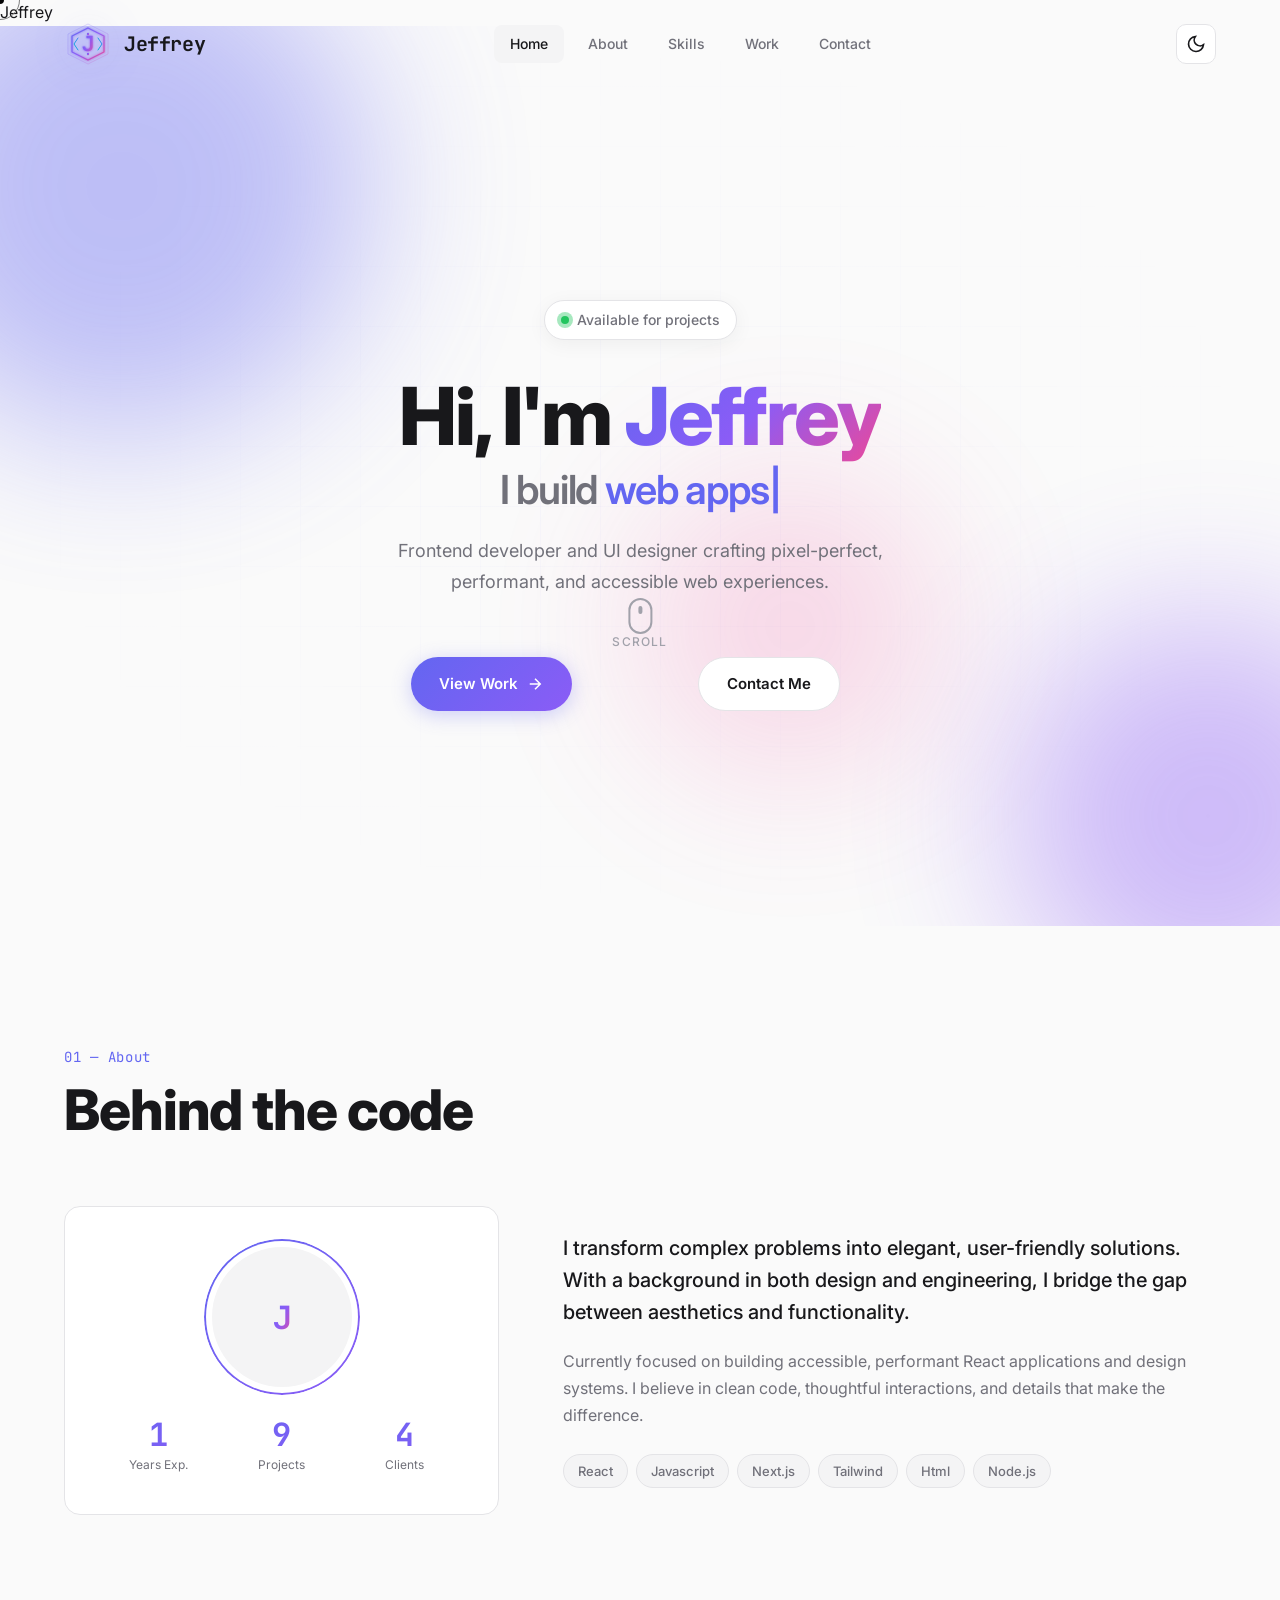
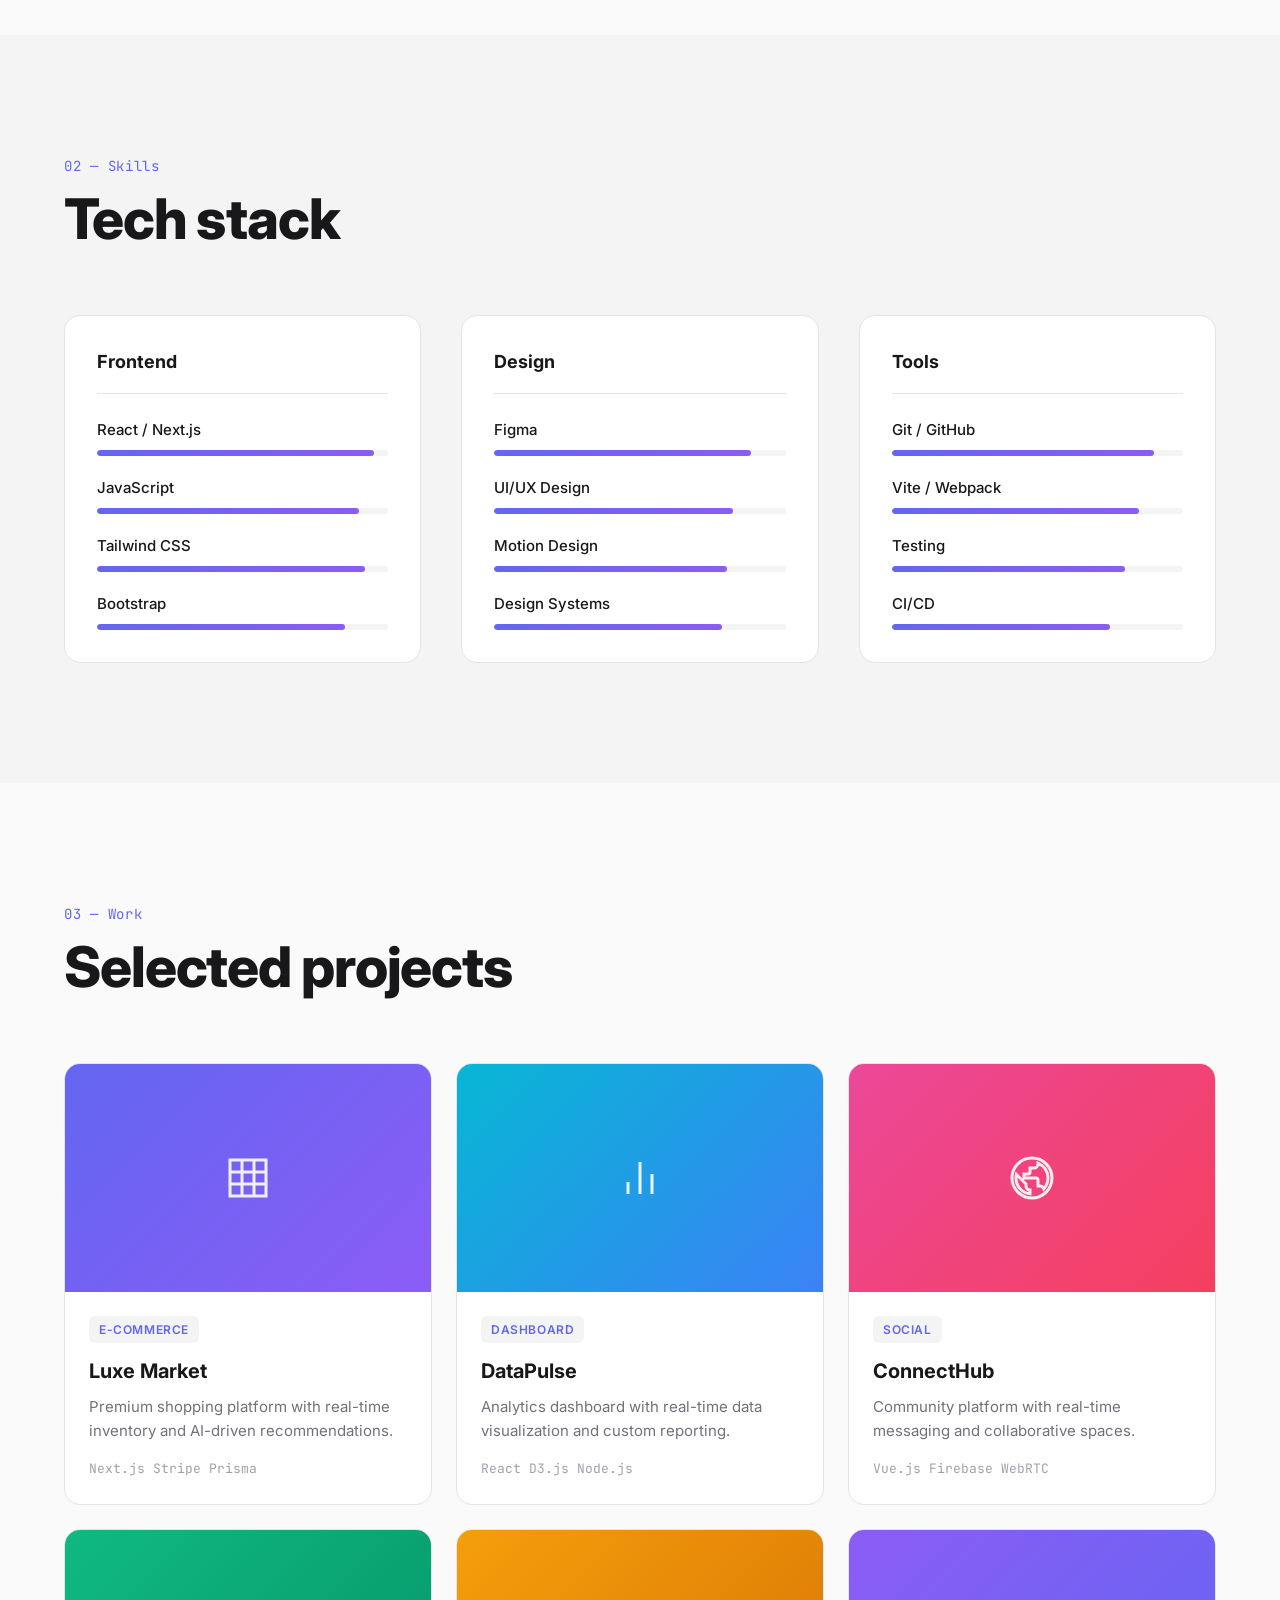
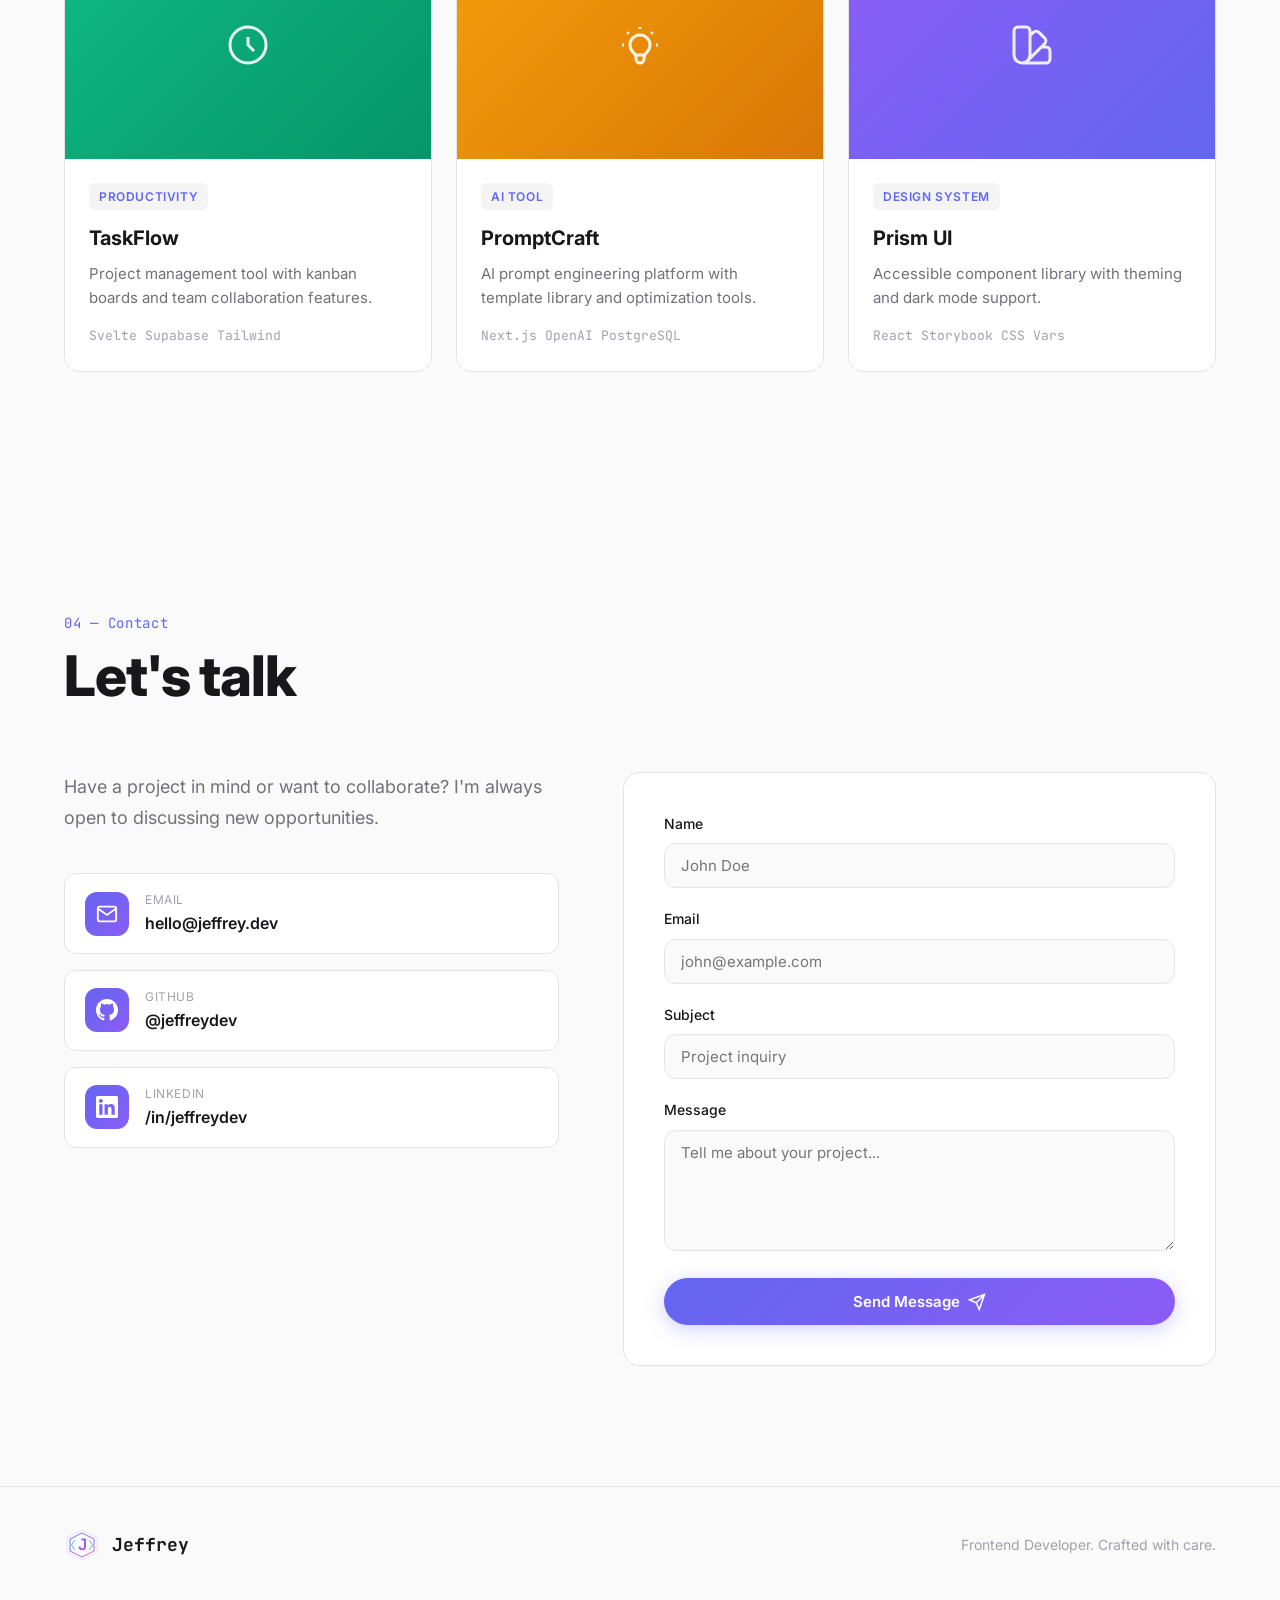
==== index.html @ cb97dbd1 "first commit" ====
<!-- index.html -->
<!DOCTYPE html>
<html lang="en">
<head>
    <meta charset="UTF-8">
    <meta name="viewport" content="width=device-width, initial-scale=1.0">
    <title>Jeffrey | Frontend Developer & Designer</title>
    <link rel="stylesheet" href="styles.css">
    <link rel="preconnect" href="https://fonts.googleapis.com">
    <link rel="preconnect" href="https://fonts.gstatic.com" crossorigin>
    <link href="https://fonts.googleapis.com/css2?family=Inter:wght@300;400;500;600;700;800&family=JetBrains+Mono:wght@400;500;700&display=swap" rel="stylesheet">
</head>
<body>  Jeffrey
    <!-- Custom Cursor -->
    <div class="cursor-dot"></div>
    <div class="cursor-ring"></div>

    <!-- Navigation -->
    <nav class="navbar" id="navbar">
        <div class="nav-container">
            <a href="#home" class="logo-link">
                <div class="logo-wrapper">
                    <svg class="logo-svg" viewBox="0 0 120 120" xmlns="http://www.w3.org/2000/svg">
                        <defs>
                            <linearGradient id="logoGrad" x1="0%" y1="0%" x2="100%" y2="100%">
                                <stop offset="0%" style="stop-color:#6366f1;stop-opacity:1" />
                                <stop offset="50%" style="stop-color:#8b5cf6;stop-opacity:1" />
                                <stop offset="100%" style="stop-color:#ec4899;stop-opacity:1" />
                            </linearGradient>
                            <linearGradient id="logoGrad2" x1="100%" y1="0%" x2="0%" y2="100%">
                                <stop offset="0%" style="stop-color:#3b82f6;stop-opacity:1" />
                                <stop offset="100%" style="stop-color:#06b6d4;stop-opacity:1" />
                            </linearGradient>
                            <filter id="glow" x="-50%" y="-50%" width="200%" height="200%">
                                <feGaussianBlur stdDeviation="3" result="coloredBlur"/>
                                <feMerge>
                                    <feMergeNode in="coloredBlur"/>
                                    <feMergeNode in="SourceGraphic"/>
                                </feMerge>
                            </filter>
                        </defs>
                        <!-- Outer geometric shape -->
                        <path d="M60 10 L110 35 L110 85 L60 110 L10 85 L10 35 Z" fill="none" stroke="url(#logoGrad)" stroke-width="2" opacity="0.3"/>
                        <path d="M60 20 L100 40 L100 80 L60 100 L20 80 L20 40 Z" fill="none" stroke="url(#logoGrad)" stroke-width="3" filter="url(#glow)"/>
                        <!-- Inner J letter -->
                        <text x="60" y="78" text-anchor="middle" font-family="JetBrains Mono" font-weight="700" font-size="52" fill="url(#logoGrad)" filter="url(#glow)">J</text>
                        <!-- Code brackets -->
                        <path d="M35 45 L25 60 L35 75" fill="none" stroke="url(#logoGrad2)" stroke-width="2.5" stroke-linecap="round" stroke-linejoin="round"/>
                        <path d="M85 45 L95 60 L85 75" fill="none" stroke="url(#logoGrad2)" stroke-width="2.5" stroke-linecap="round" stroke-linejoin="round"/>
                        <!-- Dots -->
                        <circle cx="60" cy="35" r="3" fill="url(#logoGrad)"/>
                        <circle cx="60" cy="85" r="3" fill="url(#logoGrad)"/>
                    </svg>
                </div>
                <span class="logo-text">Jeffrey</span>
            </a>

            <ul class="nav-menu" id="navMenu">
                <li><a href="#home" class="nav-link active">Home</a></li>
                <li><a href="#about" class="nav-link">About</a></li>
                <li><a href="#skills" class="nav-link">Skills</a></li>
                <li><a href="#work" class="nav-link">Work</a></li>
                <li><a href="#contact" class="nav-link">Contact</a></li>
            </ul>

            <div class="nav-actions">
                <button class="theme-toggle" id="themeToggle" aria-label="Toggle theme">
                    <svg class="sun-icon" viewBox="0 0 24 24" fill="none" stroke="currentColor" stroke-width="2">
                        <circle cx="12" cy="12" r="5"/>
                        <path d="M12 1v2M12 21v2M4.22 4.22l1.42 1.42M18.36 18.36l1.42 1.42M1 12h2M21 12h2M4.22 19.78l1.42-1.42M18.36 5.64l1.42-1.42"/>
                    </svg>
                    <svg class="moon-icon" viewBox="0 0 24 24" fill="none" stroke="currentColor" stroke-width="2">
                        <path d="M21 12.79A9 9 0 1111.21 3 7 7 0 0021 12.79z"/>
                    </svg>
                </button>
                <button class="hamburger" id="hamburger" aria-label="Menu">
                    <span></span>
                    <span></span>
                    <span></span>
                </button>
            </div>
        </div>
    </nav>

    <!-- Hero Section -->
    <section id="home" class="hero">
        <div class="hero-bg">
            <div class="orb orb-1"></div>
            <div class="orb orb-2"></div>
            <div class="orb orb-3"></div>
            <div class="grid-overlay"></div>
        </div>
        
        <div class="hero-content">
            <div class="hero-badge">
                <span class="pulse-dot"></span>
                Available for projects
            </div>
            
            <h1 class="hero-title">
                <span class="title-line">Hi, I'm <span class="gradient-text">Jeffrey</span></span>
                <span class="title-line title-line-2">I build <span class="typewriter" id="typewriter"></span><span class="cursor-blink">|</span></span>
            </h1>
            
            <p class="hero-desc">
                Frontend developer and UI designer crafting pixel-perfect, performant, and accessible web experiences.
            </p>
            
            <div class="hero-cta">
                <a href="#work" class="btn btn-primary" style="right: 70px; position: relative; top: 20px;">
                    <span>View Work</span>
                    <svg viewBox="0 0 24 24" fill="none" stroke="currentColor" stroke-width="2">
                        <path d="M5 12h14M12 5l7 7-7 7"/>
                    </svg> 
                </a>
                <a href="#contact" class="btn btn-secondary"style="left: 40px; position: relative; top: 20px;">Contact Me</a>
            </div>


            <div class="scroll-indicator">
                <div class="mouse" style="top: 10px;">
                    <div class="wheel"></div>
                </div>
                <span>Scroll</span>
            </div>
        </div>
    </section>

    <!-- About Section -->
    <section id="about" class="about section">
        <div class="container">
            <div class="section-header">
                <span class="section-label">01 — About</span>
                <h2 class="section-title">Behind the code</h2>
            </div>
            
            <div class="about-grid">
                <div class="about-visual">
                    <div class="about-card">
                        <div class="card-glare"></div>
                        <div class="about-avatar">
                            <div class="avatar-ring"></div>
                            <div class="avatar-inner">
                                <svg viewBox="0 0 100 100" class="avatar-logo">
                                    <use href="#logoGrad"/>
                                    <text x="50" y="65" text-anchor="middle" font-family="JetBrains Mono" font-weight="700" font-size="40" fill="url(#logoGrad)">J</text>
                                </svg>
                            </div>
                        </div>
                        <div class="about-stats">
                            <div class="stat">
                                <span class="stat-num" data-target="2">0</span>
                                <span class="stat-label">Years Exp.</span>
                            </div>
                            <div class="stat">
                                <span class="stat-num" data-target="12">0</span>
                                <span class="stat-label">Projects</span>
                            </div>
                            <div class="stat">
                                <span class="stat-num" data-target="6">0</span>
                                <span class="stat-label">Clients</span>
                            </div>
                        </div>
                    </div>
                </div>
                
                <div class="about-text">
                    <p class="lead">
                        I transform complex problems into elegant, user-friendly solutions. With a background in both design and engineering, I bridge the gap between aesthetics and functionality.
                    </p>
                    <p>
                        Currently focused on building accessible, performant React applications and design systems. I believe in clean code, thoughtful interactions, and details that make the difference.
                    </p>
                    <div class="about-tags">
                        <span class="tag">React</span>
                        <span class="tag">Javascript</span>
                        <span class="tag">Next.js</span>
                        <span class="tag">Tailwind</span>
                        <span class="tag">Html</span>
                        <span class="tag">Node.js</span>
                    </div>
                </div>
            </div>
        </div>
    </section>

    <!-- Skills Section -->
    <section id="skills" class="skills section">
        <div class="container">
            <div class="section-header">
                <span class="section-label">02 — Skills</span>
                <h2 class="section-title">Tech stack</h2>
            </div>
            
            <div class="skills-grid">
                <div class="skill-category">
                    <h3 class="skill-cat-title">Frontend</h3>
                    <div class="skill-list">
                        <div class="skill-item" data-level="95">
                            <span class="skill-name">React / Next.js</span>
                            <div class="skill-bar"><div class="skill-fill"></div></div>
                        </div>
                        <div class="skill-item" data-level="90">
                            <span class="skill-name">JavaScript</span>
                            <div class="skill-bar"><div class="skill-fill"></div></div>
                        </div>
                        <div class="skill-item" data-level="92">
                            <span class="skill-name">Tailwind CSS</span>
                            <div class="skill-bar"><div class="skill-fill"></div></div>
                        </div>
                        <div class="skill-item" data-level="85">
                            <span class="skill-name">Bootstrap</span>
                            <div class="skill-bar"><div class="skill-fill"></div></div>
                        </div>
                    </div>
                </div>
                
                <div class="skill-category">
                    <h3 class="skill-cat-title">Design</h3>
                    <div class="skill-list">
                        <div class="skill-item" data-level="88">
                            <span class="skill-name">Figma</span>
                            <div class="skill-bar"><div class="skill-fill"></div></div>
                        </div>
                        <div class="skill-item" data-level="82">
                            <span class="skill-name">UI/UX Design</span>
                            <div class="skill-bar"><div class="skill-fill"></div></div>
                        </div>
                        <div class="skill-item" data-level="80">
                            <span class="skill-name">Motion Design</span>
                            <div class="skill-bar"><div class="skill-fill"></div></div>
                        </div>
                        <div class="skill-item" data-level="78">
                            <span class="skill-name">Design Systems</span>
                            <div class="skill-bar"><div class="skill-fill"></div></div>
                        </div>
                    </div>
                </div>
                
                <div class="skill-category">
                    <h3 class="skill-cat-title">Tools</h3>
                    <div class="skill-list">
                        <div class="skill-item" data-level="90">
                            <span class="skill-name">Git / GitHub</span>
                            <div class="skill-bar"><div class="skill-fill"></div></div>
                        </div>
                        <div class="skill-item" data-level="85">
                            <span class="skill-name">Vite / Webpack</span>
                            <div class="skill-bar"><div class="skill-fill"></div></div>
                        </div>
                        <div class="skill-item" data-level="80">
                            <span class="skill-name">Testing</span>
                            <div class="skill-bar"><div class="skill-fill"></div></div>
                        </div>
                        <div class="skill-item" data-level="75">
                            <span class="skill-name">CI/CD</span>
                            <div class="skill-bar"><div class="skill-fill"></div></div>
                        </div>
                    </div>
                </div>
            </div>
        </div>
    </section>

    <!-- Work Section -->
    <section id="work" class="work section">
        <div class="container">
            <div class="section-header">
                <span class="section-label">03 — Work</span>
                <h2 class="section-title">Selected projects</h2>
            </div>
            
            <div class="projects-grid">
                <article class="project-card">
                    <div class="project-visual" style="background: linear-gradient(135deg, #6366f1 0%, #8b5cf6 100%);">
                        <div class="project-icon">
                            <svg viewBox="0 0 24 24" fill="none" stroke="white" stroke-width="1.5">
                                <path d="M3 3h18v18H3zM9 3v18M15 3v18M3 9h18M3 15h18"/>
                            </svg>
                        </div>
                    </div>
                    <div class="project-info">
                        <span class="project-tag">E-Commerce</span>
                        <h3 class="project-title">Luxe Market</h3>
                        <p class="project-desc">Premium shopping platform with real-time inventory and AI-driven recommendations.</p>
                        <div class="project-tech">
                            <span>Next.js</span>
                            <span>Stripe</span>
                            <span>Prisma</span>
                        </div>
                    </div>
                </article>

                <article class="project-card">
                    <div class="project-visual" style="background: linear-gradient(135deg, #06b6d4 0%, #3b82f6 100%);">
                        <div class="project-icon">
                            <svg viewBox="0 0 24 24" fill="none" stroke="white" stroke-width="1.5">
                                <path d="M18 20V10M12 20V4M6 20v-6"/>
                            </svg>
                        </div>
                    </div>
                    <div class="project-info">
                        <span class="project-tag">Dashboard</span>
                        <h3 class="project-title">DataPulse</h3>
                        <p class="project-desc">Analytics dashboard with real-time data visualization and custom reporting.</p>
                        <div class="project-tech">
                            <span>React</span>
                            <span>D3.js</span>
                            <span>Node.js</span>
                        </div>
                    </div>
                </article>

                <article class="project-card">
                    <div class="project-visual" style="background: linear-gradient(135deg, #ec4899 0%, #f43f5e 100%);">
                        <div class="project-icon">
                            <svg viewBox="0 0 24 24" fill="none" stroke="white" stroke-width="1.5">
                                <path d="M12 2C6.48 2 2 6.48 2 12s4.48 10 10 10 10-4.48 10-10S17.52 2 12 2zm-1 17.93c-3.95-.49-7-3.85-7-7.93 0-.62.08-1.21.21-1.79L9 15v1c0 1.1.9 2 2 2v1.93zm6.9-2.54c-.26-.81-1-1.39-1.9-1.39h-1v-3c0-.55-.45-1-1-1H8v-2h2c.55 0 1-.45 1-1V7h2c1.1 0 2-.9 2-2v-.41c2.93 1.19 5 4.06 5 7.41 0 2.08-.8 3.97-2.1 5.39z"/>
                            </svg>
                        </div>
                    </div>
                    <div class="project-info">
                        <span class="project-tag">Social</span>
                        <h3 class="project-title">ConnectHub</h3>
                        <p class="project-desc">Community platform with real-time messaging and collaborative spaces.</p>
                        <div class="project-tech">
                            <span>Vue.js</span>
                            <span>Firebase</span>
                            <span>WebRTC</span>
                        </div>
                    </div>
                </article>

                <article class="project-card">
                    <div class="project-visual" style="background: linear-gradient(135deg, #10b981 0%, #059669 100%);">
                        <div class="project-icon">
                            <svg viewBox="0 0 24 24" fill="none" stroke="white" stroke-width="1.5">
                                <path d="M12 8v4l3 3m6-3a9 9 0 11-18 0 9 9 0 0118 0z"/>
                            </svg>
                        </div>
                    </div>
                    <div class="project-info">
                        <span class="project-tag">Productivity</span>
                        <h3 class="project-title">TaskFlow</h3>
                        <p class="project-desc">Project management tool with kanban boards and team collaboration features.</p>
                        <div class="project-tech">
                            <span>Svelte</span>
                            <span>Supabase</span>
                            <span>Tailwind</span>
                        </div>
                    </div>
                </article>

                <article class="project-card">
                    <div class="project-visual" style="background: linear-gradient(135deg, #f59e0b 0%, #d97706 100%);">
                        <div class="project-icon">
                            <svg viewBox="0 0 24 24" fill="none" stroke="white" stroke-width="1.5">
                                <path d="M9.663 17h4.673M12 3v1m6.364 1.636l-.707.707M21 12h-1M4 12H3m3.343-5.657l-.707-.707m2.828 9.9a5 5 0 117.072 0l-.548.547A3.374 3.374 0 0014 18.469V19a2 2 0 11-4 0v-.531c0-.895-.356-1.754-.988-2.386l-.548-.547z"/>
                            </svg>
                        </div>
                    </div>
                    <div class="project-info">
                        <span class="project-tag">AI Tool</span>
                        <h3 class="project-title">PromptCraft</h3>
                        <p class="project-desc">AI prompt engineering platform with template library and optimization tools.</p>
                        <div class="project-tech">
                            <span>Next.js</span>
                            <span>OpenAI</span>
                            <span>PostgreSQL</span>
                        </div>
                    </div>
                </article>

                <article class="project-card">
                    <div class="project-visual" style="background: linear-gradient(135deg, #8b5cf6 0%, #6366f1 100%);">
                        <div class="project-icon">
                            <svg viewBox="0 0 24 24" fill="none" stroke="white" stroke-width="1.5">
                                <path d="M7 21a4 4 0 01-4-4V5a2 2 0 012-2h4a2 2 0 012 2v12a4 4 0 01-4 4zm0 0h12a2 2 0 002-2v-4a2 2 0 00-2-2h-2.343M11 7.343l1.657-1.657a2 2 0 012.828 0l2.829 2.829a2 2 0 010 2.828l-8.486 8.485M7 17h.01"/>
                            </svg>
                        </div>
                    </div>
                    <div class="project-info">
                        <span class="project-tag">Design System</span>
                        <h3 class="project-title">Prism UI</h3>
                        <p class="project-desc">Accessible component library with theming and dark mode support.</p>
                        <div class="project-tech">
                            <span>React</span>
                            <span>Storybook</span>
                            <span>CSS Vars</span>
                        </div>
                    </div>
                </article>
            </div>
        </div>
    </section>

    <!-- Contact Section -->
    <section id="contact" class="contact section">
        <div class="container">
            <div class="section-header">
                <span class="section-label">04 — Contact</span>
                <h2 class="section-title">Let's talk</h2>
            </div>
            
            <div class="contact-grid">
                <div class="contact-info">
                    <p class="contact-lead">
                        Have a project in mind or want to collaborate? I'm always open to discussing new opportunities.
                    </p>
                    
                    <div class="contact-links">
                        <a href="mailto:hello@jeffrey.dev" class="contact-link">
                            <span class="contact-icon">
                                <svg viewBox="0 0 24 24" fill="none" stroke="currentColor" stroke-width="2">
                                    <path d="M4 4h16c1.1 0 2 .9 2 2v12c0 1.1-.9 2-2 2H4c-1.1 0-2-.9-2-2V6c0-1.1.9-2 2-2z"/>
                                    <path d="M22 6l-10 7L2 6"/>
                                </svg>
                            </span>
                            <div>
                                <span class="contact-label">Email</span>
                                <span class="contact-value">hello@jeffrey.dev</span>
                            </div>
                        </a>
                        
                        <a href="#" class="contact-link">
                            <span class="contact-icon">
                                <svg viewBox="0 0 24 24" fill="currentColor">
                                    <path d="M12 0c-6.626 0-12 5.373-12 12 0 5.302 3.438 9.8 8.207 11.387.599.111.793-.261.793-.577v-2.234c-3.338.726-4.033-1.416-4.033-1.416-.546-1.387-1.333-1.756-1.333-1.756-1.089-.745.083-.729.083-.729 1.205.084 1.839 1.237 1.839 1.237 1.07 1.834 2.807 1.304 3.492.997.107-.775.418-1.305.762-1.604-2.665-.305-5.467-1.334-5.467-5.931 0-1.311.469-2.381 1.236-3.221-.124-.303-.535-1.524.117-3.176 0 0 1.008-.322 3.301 1.23.957-.266 1.983-.399 3.003-.404 1.02.005 2.047.138 3.006.404 2.291-1.552 3.297-1.23 3.297-1.23.653 1.653.242 2.874.118 3.176.77.84 1.235 1.911 1.235 3.221 0 4.609-2.807 5.624-5.479 5.921.43.372.823 1.102.823 2.222v3.293c0 .319.192.694.801.576 4.765-1.589 8.199-6.086 8.199-11.386 0-6.627-5.373-12-12-12z"/>
                                </svg>
                            </span>
                            <div>
                                <span class="contact-label">GitHub</span>
                                <span class="contact-value">@jeffreydev</span>
                            </div>
                        </a>
                        
                        <a href="#" class="contact-link">
                            <span class="contact-icon">
                                <svg viewBox="0 0 24 24" fill="currentColor">
                                    <path d="M20.447 20.452h-3.554v-5.569c0-1.328-.027-3.037-1.852-3.037-1.853 0-2.136 1.445-2.136 2.939v5.667H9.351V9h3.414v1.561h.046c.477-.9 1.637-1.85 3.37-1.85 3.601 0 4.267 2.37 4.267 5.455v6.286zM5.337 7.433c-1.144 0-2.063-.926-2.063-2.065 0-1.138.92-2.063 2.063-2.063 1.14 0 2.064.925 2.064 2.063 0 1.139-.925 2.065-2.064 2.065zm1.782 13.019H3.555V9h3.564v11.452zM22.225 0H1.771C.792 0 0 .774 0 1.729v20.542C0 23.227.792 24 1.771 24h20.451C23.2 24 24 23.227 24 22.271V1.729C24 .774 23.2 0 22.222 0h.003z"/>
                                </svg>
                            </span>
                            <div>
                                <span class="contact-label">LinkedIn</span>
                                <span class="contact-value">/in/jeffreydev</span>
                            </div>
                        </a>
                    </div>
                </div>
                
                <form class="contact-form" id="contactForm">
                    <div class="form-group">
                        <label for="name">Name</label>
                        <input type="text" id="name" required placeholder="John Doe">
                    </div>
                    <div class="form-group">
                        <label for="email">Email</label>
                        <input type="email" id="email" required placeholder="john@example.com">
                    </div>
                    <div class="form-group">
                        <label for="subject">Subject</label>
                        <input type="text" id="subject" required placeholder="Project inquiry">
                    </div>
                    <div class="form-group">
                        <label for="message">Message</label>
                        <textarea id="message" rows="5" required placeholder="Tell me about your project..."></textarea>
                    </div>
                    <button type="submit" class="btn btn-primary btn-full">
                        <span>Send Message</span>
                        <svg viewBox="0 0 24 24" fill="none" stroke="currentColor" stroke-width="2">
                            <path d="M22 2L11 13M22 2l-7 20-4-9-9-4 20-7z"/>
                        </svg>
                    </button>
                </form>
            </div>
        </div>
    </section>

    <!-- Footer -->
    <footer class="footer">
        <div class="container">
            <div class="footer-content">
                <div class="footer-brand">
                    <svg class="footer-logo" viewBox="0 0 120 120">
                        <use href="#logoGrad"/>
                        <path d="M60 10 L110 35 L110 85 L60 110 L10 85 L10 35 Z" fill="none" stroke="url(#logoGrad)" stroke-width="2" opacity="0.3"/>
                        <path d="M60 20 L100 40 L100 80 L60 100 L20 80 L20 40 Z" fill="none" stroke="url(#logoGrad)" stroke-width="3"/>
                        <text x="60" y="78" text-anchor="middle" font-family="JetBrains Mono" font-weight="700" font-size="52" fill="url(#logoGrad)">J</text>
                        <path d="M35 45 L25 60 L35 75" fill="none" stroke="url(#logoGrad2)" stroke-width="2.5" stroke-linecap="round"/>
                        <path d="M85 45 L95 60 L85 75" fill="none" stroke="url(#logoGrad2)" stroke-width="2.5" stroke-linecap="round"/>
                    </svg>
                    <span class="footer-name">Jeffrey</span>
                </div>
                <p class="footer-copy"> Frontend Developer. Crafted with care.</p>
            </div>
        </div>
    </footer>

    <script src="script.js"></script>
</body>
</html>
---- styles.css ----
/* styles.css */

/* CSS Variables */
:root {
    --primary: #6366f1;
    --primary-light: #818cf8;
    --primary-dark: #4f46e5;
    --accent: #8b5cf6;
    --accent-2: #06b6d4;
    --pink: #ec4899;
    
    --bg: #fafafa;
    --bg-elevated: #ffffff;
    --bg-sunken: #f4f4f5;
    --text: #18181b;
    --text-secondary: #71717a;
    --text-tertiary: #a1a1aa;
    --border: #e4e4e7;
    
    --font-sans: 'Inter', system-ui, sans-serif;
    --font-mono: 'JetBrains Mono', monospace;
    
    --radius: 12px;
    --radius-lg: 16px;
    --transition: all 0.3s cubic-bezier(0.4, 0, 0.2, 1);
    --transition-slow: all 0.5s cubic-bezier(0.4, 0, 0.2, 1);
}

[data-theme="dark"] {
    --bg: #09090b;
    --bg-elevated: #18181b;
    --bg-sunken: #27272a;
    --text: #fafafa;
    --text-secondary: #a1a1aa;
    --text-tertiary: #71717a;
    --border: #27272a;
}

/* Reset */
*, *::before, *::after {
    margin: 0;
    padding: 0;
    box-sizing: border-box;
}

html {
    scroll-behavior: smooth;
    font-size: 16px;
}

body {
    font-family: var(--font-sans);
    background: var(--bg);
    color: var(--text);
    line-height: 1.6;
    overflow-x: hidden;
    transition: background 0.3s, color 0.3s;
}

/* Custom Cursor */
.cursor-dot,
.cursor-ring {
    position: fixed;
    top: 0;
    left: 0;
    transform: translate(-50%, -50%);
    border-radius: 50%;
    pointer-events: none;
    z-index: 9999;
    mix-blend-mode: difference;
}

.cursor-dot {
    width: 8px;
    height: 8px;
    background: white;
}

.cursor-ring {
    width: 40px;
    height: 40px;
    border: 1.5px solid rgba(255, 255, 255, 0.5);
    transition: width 0.2s, height 0.2s, border-color 0.2s;
}

/* Container */
.container {
    max-width: 1200px;
    margin: 0 auto;
    padding: 0 24px;
}

/* Section */
.section {
    padding: 120px 0;
}

.section-header {
    margin-bottom: 64px;
}

.section-label {
    display: block;
    font-family: var(--font-mono);
    font-size: 0.875rem;
    color: var(--primary);
    margin-bottom: 12px;
    letter-spacing: 0.05em;
}

.section-title {
    font-size: clamp(2rem, 5vw, 3.5rem);
    font-weight: 800;
    line-height: 1.1;
    letter-spacing: -0.02em;
}

/* Gradient Text */
.gradient-text {
    background: linear-gradient(135deg, var(--primary) 0%, var(--accent) 50%, var(--pink) 100%);
    -webkit-background-clip: text;
    -webkit-text-fill-color: transparent;
    background-clip: text;
}

/* Navigation */
.navbar {
    position: fixed;
    top: 0;
    left: 0;
    right: 0;
    z-index: 100;
    padding: 20px 0;
    transition: var(--transition);
}

.navbar.scrolled {
    background: rgba(var(--bg), 0.8);
    backdrop-filter: blur(20px);
    -webkit-backdrop-filter: blur(20px);
    border-bottom: 1px solid var(--border);
    padding: 16px 0;
}

.nav-container {
    max-width: 1200px;
    margin: 0 auto;
    padding: 0 24px;
    display: flex;
    align-items: center;
    justify-content: space-between;
}

.logo-link {
    display: flex;
    align-items: center;
    gap: 12px;
    text-decoration: none;
    color: var(--text);
}

.logo-wrapper {
    width: 48px;
    height: 48px;
    position: relative;
}

.logo-svg {
    width: 100%;
    height: 100%;
    filter: drop-shadow(0 0 20px rgba(99, 102, 241, 0.3));
    transition: transform 0.3s ease;
}

.logo-link:hover .logo-svg {
    transform: rotate(5deg) scale(1.05);
}

.logo-text {
    font-family: var(--font-mono);
    font-size: 1.25rem;
    font-weight: 700;
    letter-spacing: -0.02em;
}

.nav-menu {
    display: flex;
    list-style: none;
    gap: 8px;
}

.nav-link {
    display: block;
    padding: 8px 16px;
    text-decoration: none;
    color: var(--text-secondary);
    font-size: 0.875rem;
    font-weight: 500;
    border-radius: 8px;
    transition: var(--transition);
    position: relative;
}

.nav-link:hover,
.nav-link.active {
    color: var(--text);
    background: var(--bg-sunken);
}

.nav-actions {
    display: flex;
    align-items: center;
    gap: 12px;
}

.theme-toggle {
    width: 40px;
    height: 40px;
    border-radius: 10px;
    border: 1px solid var(--border);
    background: var(--bg-elevated);
    color: var(--text);
    cursor: pointer;
    display: flex;
    align-items: center;
    justify-content: center;
    transition: var(--transition);
}

.theme-toggle:hover {
    border-color: var(--primary);
    transform: translateY(-2px);
}

.theme-toggle svg {
    width: 20px;
    height: 20px;
}

.sun-icon { display: none; }
[data-theme="dark"] .sun-icon { display: block; }
[data-theme="dark"] .moon-icon { display: none; }

.hamburger {
    display: none;
    flex-direction: column;
    gap: 5px;
    width: 32px;
    height: 32px;
    background: none;
    border: none;
    cursor: pointer;
    padding: 4px;
}

.hamburger span {
    display: block;
    width: 100%;
    height: 2px;
    background: var(--text);
    border-radius: 2px;
    transition: var(--transition);
}

/* Hero */
.hero {
    min-height: 100vh;
    display: flex;
    align-items: center;
    justify-content: center;
    position: relative;
    overflow: hidden;
    padding: 120px 24px 80px;
}

.hero-bg {
    position: absolute;
    inset: 0;
    pointer-events: none;
}

.orb {
    position: absolute;
    border-radius: 50%;
    filter: blur(80px);
    opacity: 0.4;
    animation: float 8s ease-in-out infinite;
}

.orb-1 {
    width: 500px;
    height: 500px;
    background: var(--primary);
    top: -10%;
    left: -10%;
    animation-delay: 0s;
}

.orb-2 {
    width: 400px;
    height: 400px;
    background: var(--accent);
    bottom: -10%;
    right: -10%;
    animation-delay: -4s;
}

.orb-3 {
    width: 300px;
    height: 300px;
    background: var(--pink);
    top: 50%;
    left: 50%;
    transform: translate(-50%, -50%);
    animation-delay: -2s;
    opacity: 0.2;
}

.grid-overlay {
    position: absolute;
    inset: 0;
    background-image: 
        linear-gradient(rgba(99, 102, 241, 0.03) 1px, transparent 1px),
        linear-gradient(90deg, rgba(99, 102, 241, 0.03) 1px, transparent 1px);
    background-size: 60px 60px;
    mask-image: radial-gradient(ellipse at center, black 0%, transparent 70%);
}

.hero-content {
    position: relative;
    z-index: 1;
    text-align: center;
    max-width: 800px;
}

.hero-badge {
    display: inline-flex;
    align-items: center;
    gap: 8px;
    padding: 8px 16px;
    background: var(--bg-elevated);
    border: 1px solid var(--border);
    border-radius: 100px;
    font-size: 0.875rem;
    font-weight: 500;
    color: var(--text-secondary);
    margin-bottom: 32px;
    box-shadow: 0 4px 20px rgba(0,0,0,0.05);
}

.pulse-dot {
    width: 8px;
    height: 8px;
    border-radius: 50%;
    background: #22c55e;
    position: relative;
}

.pulse-dot::after {
    content: '';
    position: absolute;
    inset: -4px;
    border-radius: 50%;
    background: #22c55e;
    opacity: 0.4;
    animation: pulse 2s ease-out infinite;
}

.hero-title {
    margin-bottom: 24px;
}

.title-line {
    display: block;
    font-size: clamp(2.5rem, 8vw, 5rem);
    font-weight: 800;
    line-height: 1.1;
    letter-spacing: -0.03em;
}

.title-line-2 {
    margin-top: 8px;
    font-size: clamp(1.5rem, 4vw, 2.5rem);
    color: var(--text-secondary);
    font-weight: 600;
}

.typewriter {
    color: var(--primary);
}

.cursor-blink {
    color: var(--primary);
    animation: blink 1s step-end infinite;
}

.hero-desc {
    font-size: 1.125rem;
    color: var(--text-secondary);
    max-width: 560px;
    margin: 0 auto 40px;
    line-height: 1.7;
}

.hero-cta {
    display: flex;
    gap: 16px;
    justify-content: center;
    flex-wrap: wrap;
}

/* Buttons */
.btn {
    display: inline-flex;
    align-items: center;
    gap: 8px;
    padding: 14px 28px;
    border-radius: 100px;
    font-weight: 600;
    font-size: 0.9375rem;
    text-decoration: none;
    transition: var(--transition);
    cursor: pointer;
    border: none;
    font-family: inherit;
}

.btn svg {
    width: 18px;
    height: 18px;
    transition: transform 0.3s;
}

.btn-primary {
    background: linear-gradient(135deg, var(--primary) 0%, var(--accent) 100%);
    color: white;
    box-shadow: 0 4px 20px rgba(99, 102, 241, 0.3);
}

.btn-primary:hover {
    transform: translateY(-2px);
    box-shadow: 0 8px 30px rgba(99, 102, 241, 0.4);
}

.btn-primary:hover svg {
    transform: translateX(4px);
}

.btn-secondary {
    background: var(--bg-elevated);
    color: var(--text);
    border: 1px solid var(--border);
}

.btn-secondary:hover {
    border-color: var(--primary);
    transform: translateY(-2px);
}

.btn-full {
    width: 100%;
    justify-content: center;
}

/* Scroll Indicator */
.scroll-indicator {
    position: absolute;
    bottom: 40px;
    left: 50%;
    transform: translateX(-50%);
    display: flex;
    flex-direction: column;
    align-items: center;
    gap: 8px;
    color: var(--text-tertiary);
    font-size: 0.75rem;
    font-weight: 500;
    letter-spacing: 0.1em;
    text-transform: uppercase;
}

.mouse {
    width: 24px;
    height: 36px;
    border: 2px solid var(--text-tertiary);
    border-radius: 12px;
    position: relative;
}

.wheel {
    width: 4px;
    height: 8px;
    background: var(--text-tertiary);
    border-radius: 2px;
    position: absolute;
    top: 6px;
    left: 50%;
    transform: translateX(-50%);
    animation: scroll 2s ease-in-out infinite;
}

/* About */
.about-grid {
    display: grid;
    grid-template-columns: 1fr 1.5fr;
    gap: 64px;
    align-items: center;
}

.about-visual {
    perspective: 1000px;
}

.about-card {
    position: relative;
    background: var(--bg-elevated);
    border: 1px solid var(--border);
    border-radius: var(--radius-lg);
    padding: 40px;
    transform-style: preserve-3d;
    transition: transform 0.3s ease;
}

.card-glare {
    position: absolute;
    inset: 0;
    border-radius: var(--radius-lg);
    background: radial-gradient(
        circle at var(--mouse-x, 50%) var(--mouse-y, 50%),
        rgba(99, 102, 241, 0.15) 0%,
        transparent 60%
    );
    opacity: 0;
    transition: opacity 0.3s;
    pointer-events: none;
}

.about-card:hover .card-glare {
    opacity: 1;
}

.about-avatar {
    position: relative;
    width: 140px;
    height: 140px;
    margin: 0 auto 32px;
}

.avatar-ring {
    position: absolute;
    inset: -8px;
    border-radius: 50%;
    border: 2px solid transparent;
    background: linear-gradient(135deg, var(--primary), var(--accent)) border-box;
    -webkit-mask: linear-gradient(#fff 0 0) padding-box, linear-gradient(#fff 0 0);
    mask: linear-gradient(#fff 0 0) padding-box, linear-gradient(#fff 0 0);
    -webkit-mask-composite: xor;
    mask-composite: exclude;
    animation: spin 10s linear infinite;
}

.avatar-inner {
    width: 100%;
    height: 100%;
    border-radius: 50%;
    background: var(--bg-sunken);
    display: flex;
    align-items: center;
    justify-content: center;
    overflow: hidden;
}

.avatar-logo {
    width: 80px;
    height: 80px;
}

.about-stats {
    display: grid;
    grid-template-columns: repeat(3, 1fr);
    gap: 16px;
    text-align: center;
}

.stat-num {
    display: block;
    font-family: var(--font-mono);
    font-size: 2rem;
    font-weight: 700;
    background: linear-gradient(135deg, var(--primary), var(--accent));
    -webkit-background-clip: text;
    -webkit-text-fill-color: transparent;
    line-height: 1;
}

.stat-label {
    font-size: 0.75rem;
    color: var(--text-secondary);
    margin-top: 4px;
    display: block;
}

.about-text .lead {
    font-size: 1.25rem;
    font-weight: 500;
    line-height: 1.6;
    margin-bottom: 20px;
    color: var(--text);
}

.about-text p {
    color: var(--text-secondary);
    margin-bottom: 16px;
    line-height: 1.7;
}

.about-tags {
    display: flex;
    flex-wrap: wrap;
    gap: 8px;
    margin-top: 24px;
}

.tag {
    padding: 6px 14px;
    background: var(--bg-sunken);
    border: 1px solid var(--border);
    border-radius: 100px;
    font-size: 0.8125rem;
    font-weight: 500;
    color: var(--text-secondary);
    transition: var(--transition);
}

.tag:hover {
    border-color: var(--primary);
    color: var(--primary);
    transform: translateY(-2px);
}

/* Skills */
.skills {
    background: var(--bg-sunken);
}

.skills-grid {
    display: grid;
    grid-template-columns: repeat(3, 1fr);
    gap: 40px;
}

.skill-category {
    background: var(--bg-elevated);
    border: 1px solid var(--border);
    border-radius: var(--radius-lg);
    padding: 32px;
}

.skill-cat-title {
    font-size: 1.125rem;
    font-weight: 700;
    margin-bottom: 24px;
    padding-bottom: 16px;
    border-bottom: 1px solid var(--border);
}

.skill-list {
    display: flex;
    flex-direction: column;
    gap: 20px;
}

.skill-item {
    display: flex;
    flex-direction: column;
    gap: 8px;
}

.skill-name {
    font-size: 0.9375rem;
    font-weight: 500;
    color: var(--text);
}

.skill-bar {
    height: 6px;
    background: var(--bg-sunken);
    border-radius: 100px;
    overflow: hidden;
}

.skill-fill {
    height: 100%;
    background: linear-gradient(90deg, var(--primary), var(--accent));
    border-radius: 100px;
    width: 0;
    transition: width 1.5s cubic-bezier(0.4, 0, 0.2, 1);
}

/* Work */
.projects-grid {
    display: grid;
    grid-template-columns: repeat(3, 1fr);
    gap: 24px;
}

.project-card {
    background: var(--bg-elevated);
    border: 1px solid var(--border);
    border-radius: var(--radius-lg);
    overflow: hidden;
    transition: var(--transition-slow);
    cursor: pointer;
}

.project-card:hover {
    transform: translateY(-8px);
    box-shadow: 0 20px 40px rgba(0,0,0,0.1);
    border-color: var(--primary);
}

.project-visual {
    aspect-ratio: 16/10;
    display: flex;
    align-items: center;
    justify-content: center;
    position: relative;
    overflow: hidden;
}

.project-visual::before {
    content: '';
    position: absolute;
    inset: 0;
    background: linear-gradient(180deg, transparent 0%, rgba(0,0,0,0.3) 100%);
    opacity: 0;
    transition: opacity 0.3s;
}

.project-card:hover .project-visual::before {
    opacity: 1;
}

.project-icon {
    width: 48px;
    height: 48px;
    opacity: 0.9;
    transition: transform 0.3s;
}

.project-card:hover .project-icon {
    transform: scale(1.1) rotate(-5deg);
}

.project-info {
    padding: 24px;
}

.project-tag {
    display: inline-block;
    padding: 4px 10px;
    background: var(--bg-sunken);
    border-radius: 6px;
    font-size: 0.75rem;
    font-weight: 600;
    color: var(--primary);
    text-transform: uppercase;
    letter-spacing: 0.05em;
    margin-bottom: 12px;
}

.project-title {
    font-size: 1.25rem;
    font-weight: 700;
    margin-bottom: 8px;
}

.project-desc {
    font-size: 0.9375rem;
    color: var(--text-secondary);
    line-height: 1.6;
    margin-bottom: 16px;
}

.project-tech {
    display: flex;
    gap: 8px;
    flex-wrap: wrap;
}

.project-tech span {
    font-size: 0.8125rem;
    color: var(--text-tertiary);
    font-family: var(--font-mono);
}

/* Contact */
.contact-grid {
    display: grid;
    grid-template-columns: 1fr 1.2fr;
    gap: 64px;
}

.contact-lead {
    font-size: 1.125rem;
    color: var(--text-secondary);
    line-height: 1.7;
    margin-bottom: 40px;
}

.contact-links {
    display: flex;
    flex-direction: column;
    gap: 16px;
}

.contact-link {
    display: flex;
    align-items: center;
    gap: 16px;
    padding: 16px 20px;
    background: var(--bg-elevated);
    border: 1px solid var(--border);
    border-radius: var(--radius);
    text-decoration: none;
    color: inherit;
    transition: var(--transition);
}

.contact-link:hover {
    border-color: var(--primary);
    transform: translateX(8px);
    box-shadow: 0 4px 20px rgba(99, 102, 241, 0.1);
}

.contact-icon {
    width: 44px;
    height: 44px;
    border-radius: 12px;
    background: linear-gradient(135deg, var(--primary), var(--accent));
    display: flex;
    align-items: center;
    justify-content: center;
    flex-shrink: 0;
}

.contact-icon svg {
    width: 22px;
    height: 22px;
    color: white;
}

.contact-label {
    display: block;
    font-size: 0.75rem;
    color: var(--text-tertiary);
    text-transform: uppercase;
    letter-spacing: 0.05em;
    margin-bottom: 2px;
}

.contact-value {
    display: block;
    font-weight: 600;
    color: var(--text);
}

/* Form */
.contact-form {
    background: var(--bg-elevated);
    border: 1px solid var(--border);
    border-radius: var(--radius-lg);
    padding: 40px;
}

.form-group {
    margin-bottom: 20px;
}

.form-group label {
    display: block;
    font-size: 0.875rem;
    font-weight: 500;
    margin-bottom: 8px;
    color: var(--text);
}

.form-group input,
.form-group textarea {
    width: 100%;
    padding: 12px 16px;
    background: var(--bg);
    border: 1px solid var(--border);
    border-radius: var(--radius);
    font-family: inherit;
    font-size: 0.9375rem;
    color: var(--text);
    transition: var(--transition);
    outline: none;
}

.form-group input:focus,
.form-group textarea:focus {
    border-color: var(--primary);
    box-shadow: 0 0 0 3px rgba(99, 102, 241, 0.1);
}

.form-group textarea {
    resize: vertical;
    min-height: 120px;
}

/* Footer */
.footer {
    padding: 40px 0;
    border-top: 1px solid var(--border);
}

.footer-content {
    display: flex;
    align-items: center;
    justify-content: space-between;
}

.footer-brand {
    display: flex;
    align-items: center;
    gap: 12px;
}

.footer-logo {
    width: 36px;
    height: 36px;
}

.footer-name {
    font-family: var(--font-mono);
    font-weight: 700;
    font-size: 1.125rem;
}

.footer-copy {
    font-size: 0.875rem;
    color: var(--text-tertiary);
}

/* Animations */
@keyframes float {
    0%, 100% { transform: translate(0, 0); }
    25% { transform: translate(30px, -30px); }
    50% { transform: translate(0, -60px); }
    75% { transform: translate(-30px, -30px); }
}

@keyframes pulse {
    0% { transform: scale(1); opacity: 0.4; }
    100% { transform: scale(2.5); opacity: 0; }
}

@keyframes blink {
    50% { opacity: 0; }
}

@keyframes spin {
    to { transform: rotate(360deg); }
}

@keyframes scroll {
    0% { opacity: 1; transform: translateX(-50%) translateY(0); }
    100% { opacity: 0; transform: translateX(-50%) translateY(12px); }
}

/* Reveal Animation */
.reveal {
    opacity: 0;
    transform: translateY(30px);
    transition: opacity 0.8s ease, transform 0.8s ease;
}

.reveal.active {
    opacity: 1;
    transform: translateY(0);
}

/* Responsive */
@media (max-width: 1024px) {
    .about-grid,
    .contact-grid {
        grid-template-columns: 1fr;
        gap: 40px;
    }
    
    .skills-grid {
        grid-template-columns: 1fr;
    }
    
    .projects-grid {
        grid-template-columns: repeat(2, 1fr);
    }
}

@media (max-width: 768px) {
    .nav-menu {
        position: fixed;
        top: 80px;
        left: 24px;
        right: 24px;
        background: var(--bg-elevated);
        border: 1px solid var(--border);
        border-radius: var(--radius-lg);
        padding: 16px;
        flex-direction: column;
        gap: 4px;
        box-shadow: 0 20px 40px rgba(0,0,0,0.1);
        transform: translateY(-20px);
        opacity: 0;
        pointer-events: none;
        transition: var(--transition);
    }
    
    .nav-menu.active {
        transform: translateY(0);
        opacity: 1;
        pointer-events: all;
    }
    
    .hamburger {
        display: flex;
    }
    
    .projects-grid {
        grid-template-columns: 1fr;
    }
    
    .cursor-dot,
    .cursor-ring {
        display: none;
    }
    
    .section {
        padding: 80px 0;
    }
    
    .hero-cta {
        flex-direction: column;
        align-items: stretch;
    }
    
    .btn {
        justify-content: center;
    }
    
    .footer-content {
        flex-direction: column;
        gap: 16px;
        text-align: center;
    }
}

/* Reduced Motion */
@media (prefers-reduced-motion: reduce) {
    * {
        animation-duration: 0.01ms !important;
        animation-iteration-count: 1 !important;
        transition-duration: 0.01ms !important;
    }
}
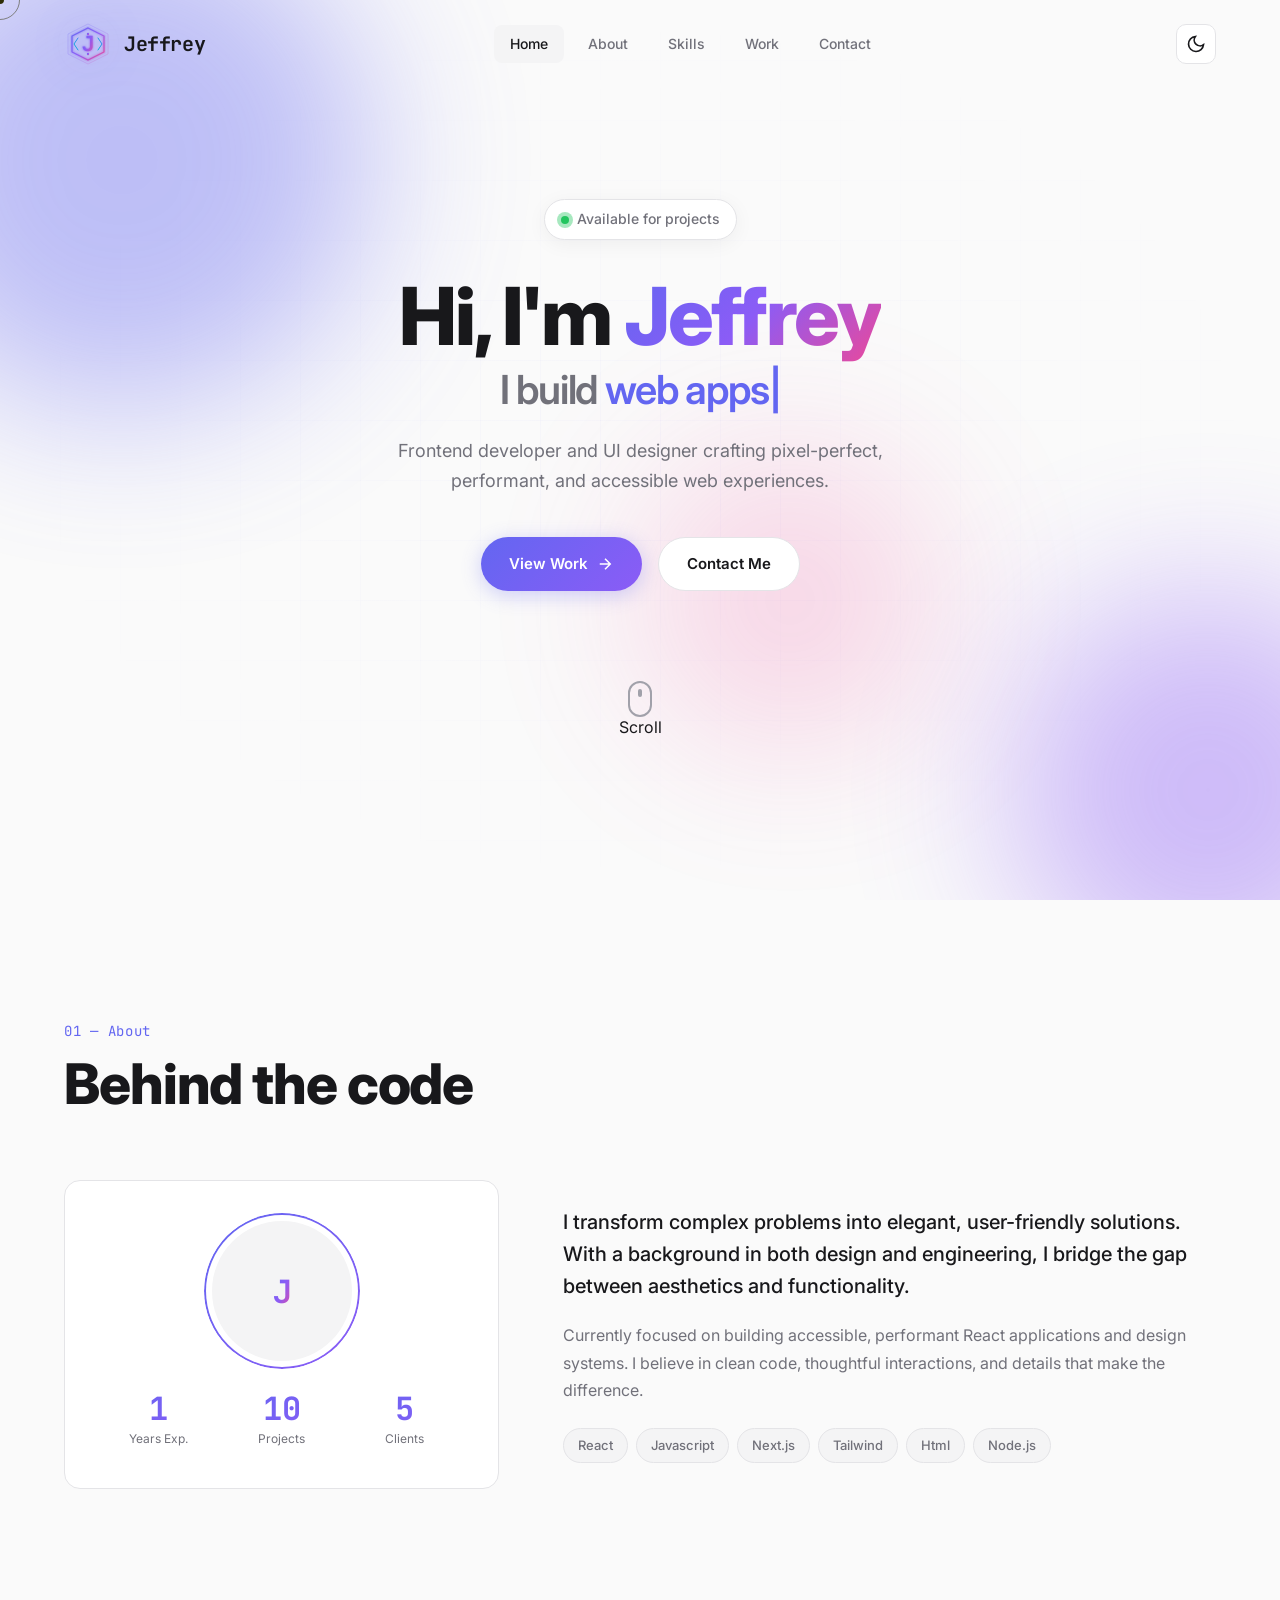
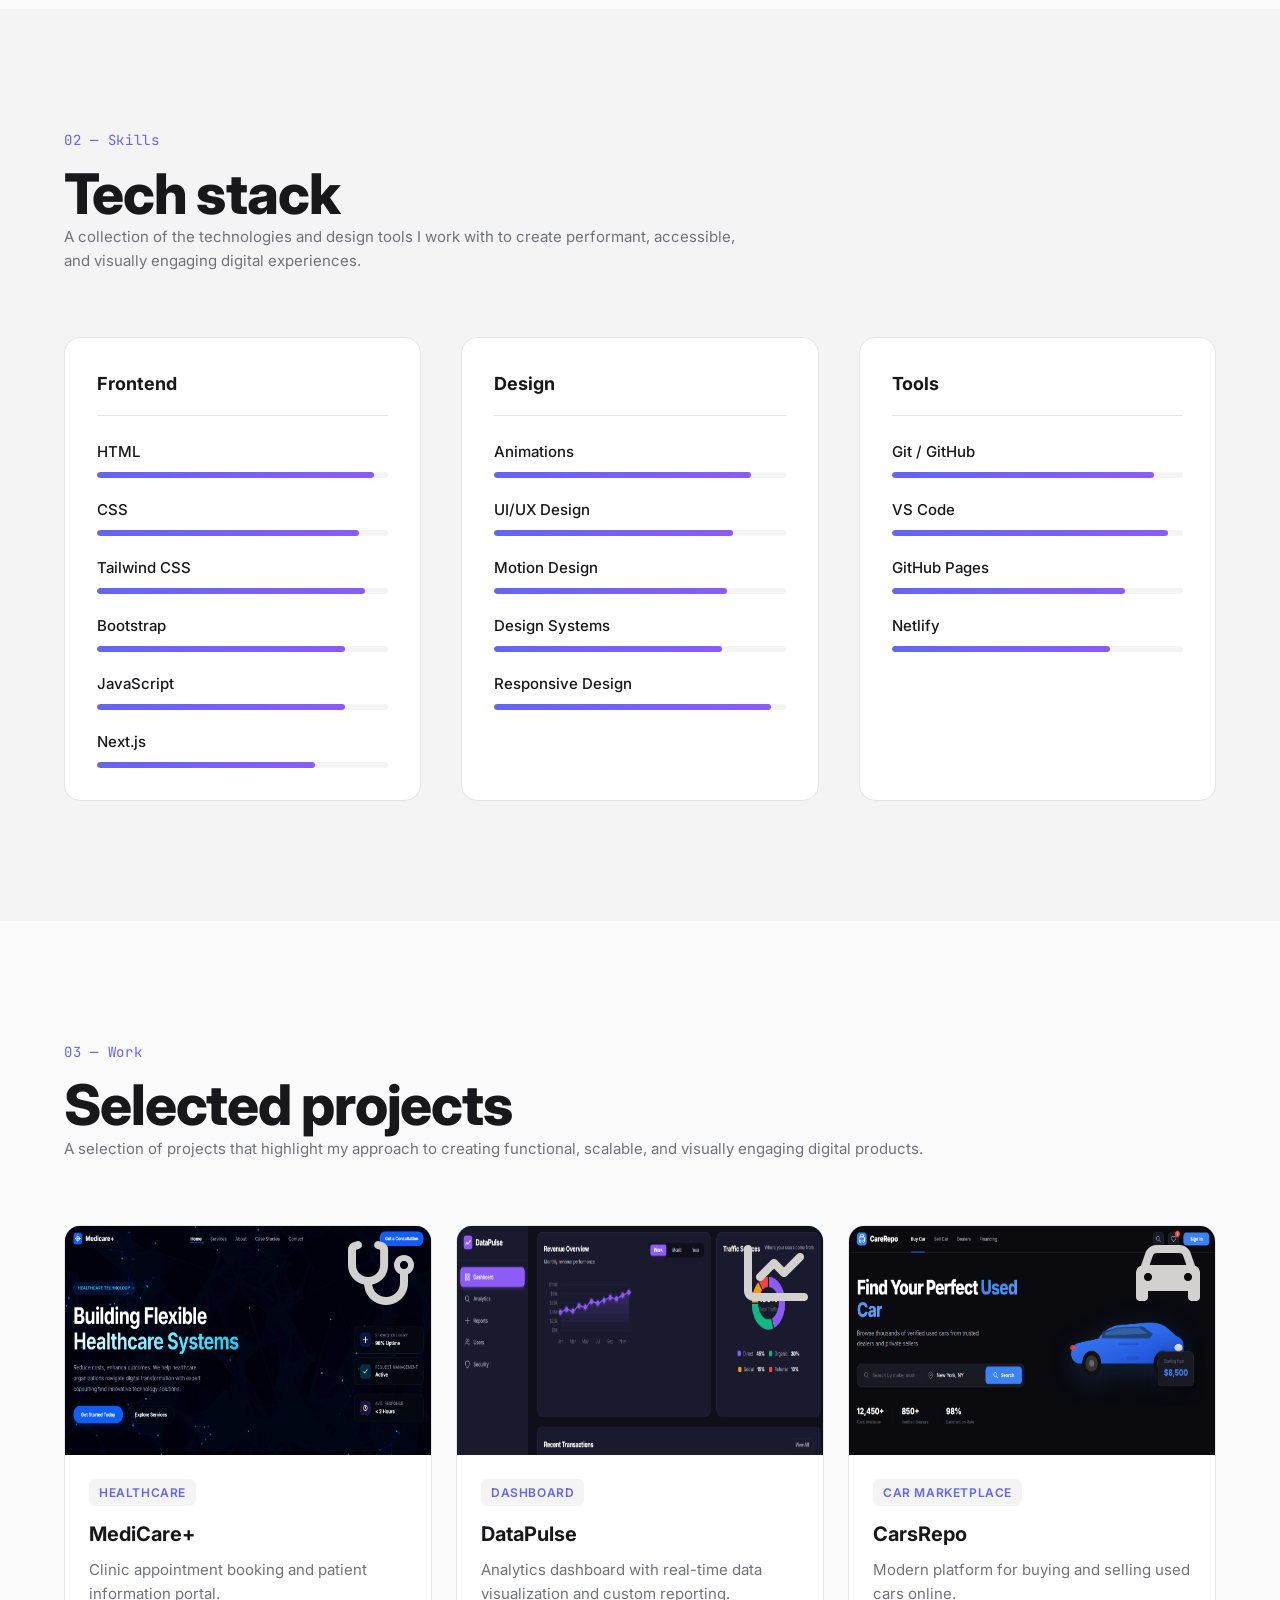
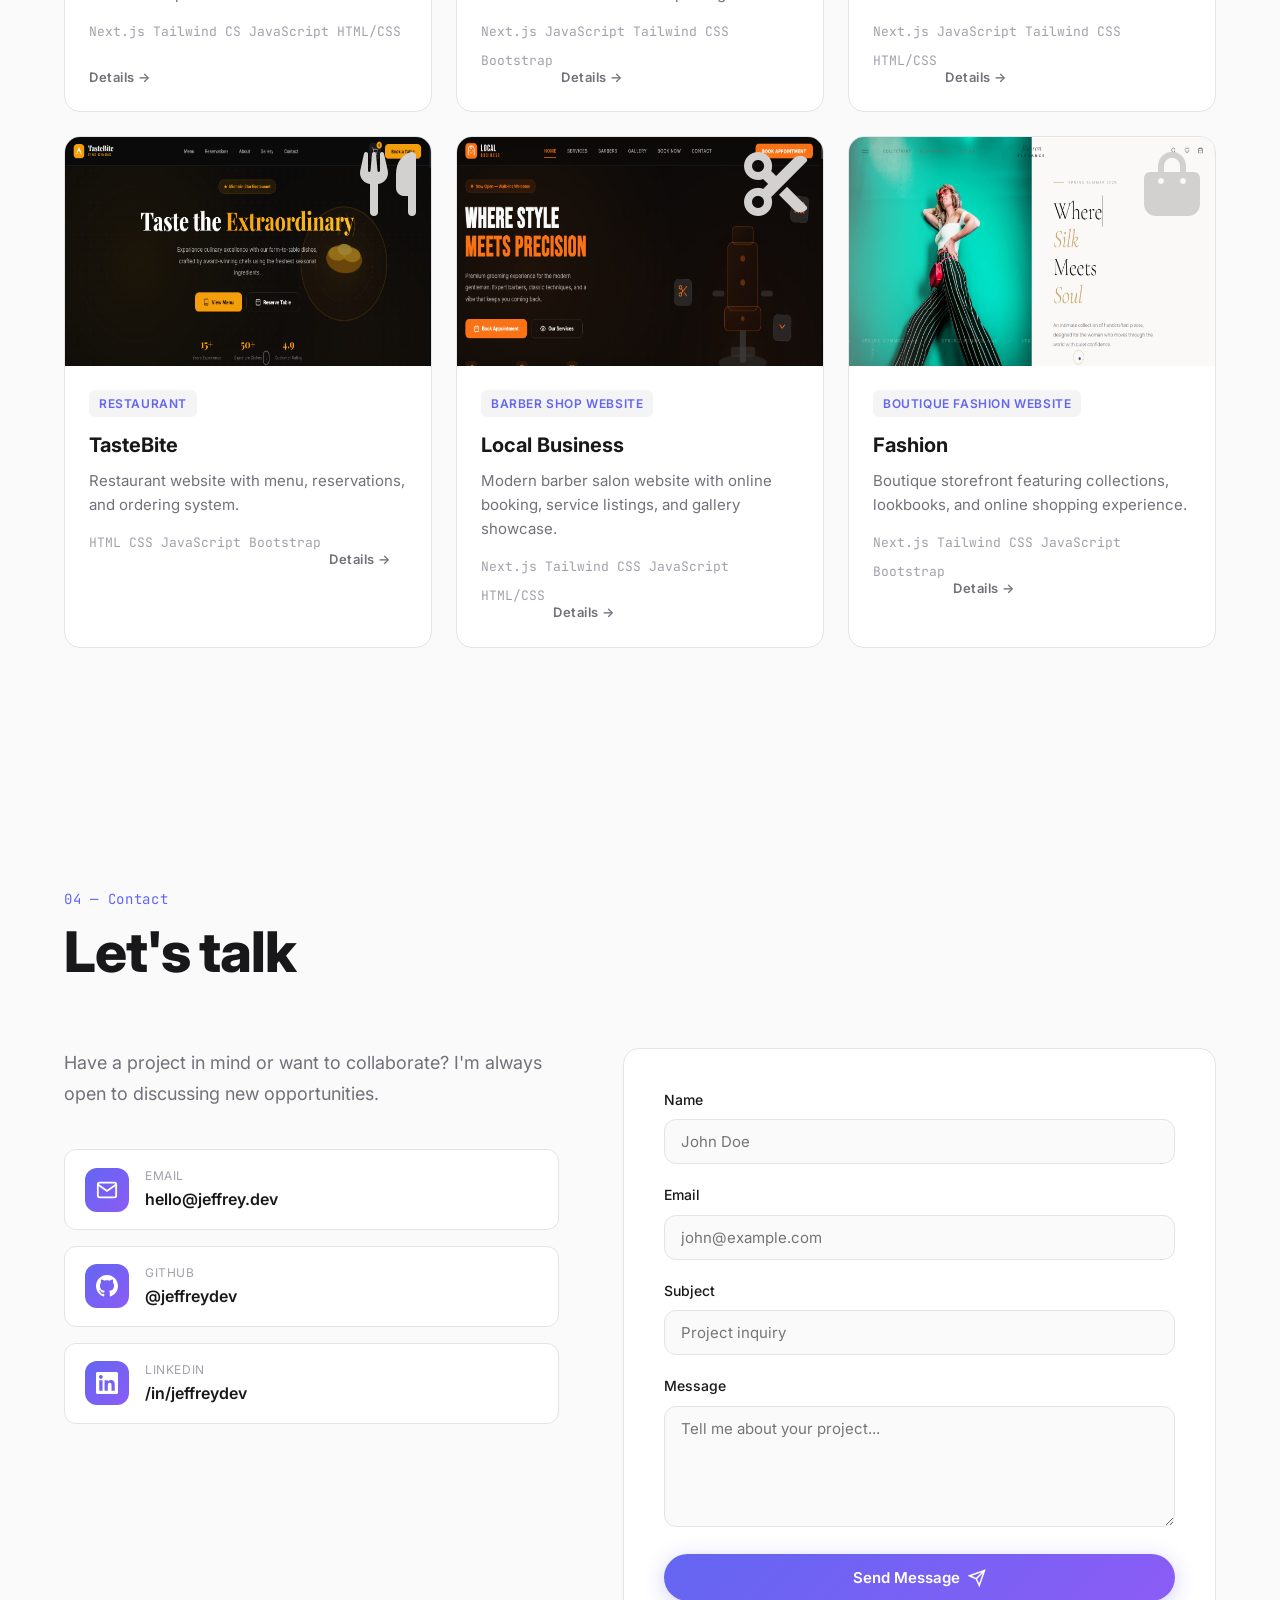
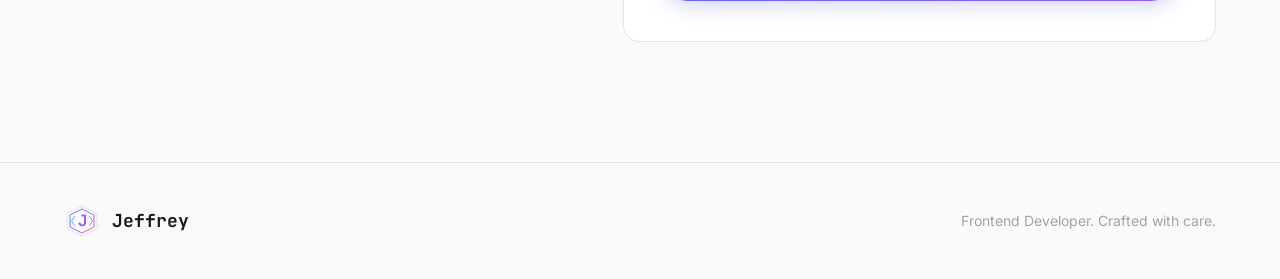
==== commit 24392535: "update project" ====
--- a/index.html
+++ b/index.html
@@ -1,4 +1,4 @@
-<!-- index.html -->
+   <!-- index.html -->
 <!DOCTYPE html>
 <html lang="en">
 <head>
@@ -9,8 +9,10 @@
     <link rel="preconnect" href="https://fonts.googleapis.com">
     <link rel="preconnect" href="https://fonts.gstatic.com" crossorigin>
     <link href="https://fonts.googleapis.com/css2?family=Inter:wght@300;400;500;600;700;800&family=JetBrains+Mono:wght@400;500;700&display=swap" rel="stylesheet">
+    <link rel="stylesheet" href="https://cdnjs.cloudflare.com/ajax/libs/font-awesome/6.5.1/css/all.min.css">
+    <link rel="stylesheet" href="style.css">
 </head>
-<body>  Jeffrey
+<body>
     <!-- Custom Cursor -->
     <div class="cursor-dot"></div>
     <div class="cursor-ring"></div>
@@ -86,7 +88,7 @@
     <section id="home" class="hero">
         <div class="hero-bg">
             <div class="orb orb-1"></div>
-            <div class="orb orb-2"></div>
+            <div class="orb orb-2"></div>  
             <div class="orb orb-3"></div>
             <div class="grid-overlay"></div>
         </div>
@@ -107,13 +109,13 @@
             </p>
             
             <div class="hero-cta">
-                <a href="#work" class="btn btn-primary" style="right: 70px; position: relative; top: 20px;">
+            <a href="#work" class="btn btn-primary">
                     <span>View Work</span>
                     <svg viewBox="0 0 24 24" fill="none" stroke="currentColor" stroke-width="2">
                         <path d="M5 12h14M12 5l7 7-7 7"/>
                     </svg> 
                 </a>
-                <a href="#contact" class="btn btn-secondary"style="left: 40px; position: relative; top: 20px;">Contact Me</a>
+              <a href="#contact" class="btn btn-secondary">Contact Me</a>
             </div>
 
 
@@ -190,6 +192,7 @@
             <div class="section-header">
                 <span class="section-label">02 — Skills</span>
                 <h2 class="section-title">Tech stack</h2>
+                <p class="project-desc ">A collection of the technologies and design tools I work with to create performant, accessible,<br> and visually engaging digital experiences.</p>
             </div>
             
             <div class="skills-grid">
@@ -197,11 +200,11 @@
                     <h3 class="skill-cat-title">Frontend</h3>
                     <div class="skill-list">
                         <div class="skill-item" data-level="95">
-                            <span class="skill-name">React / Next.js</span>
+                            <span class="skill-name">HTML</span>
                             <div class="skill-bar"><div class="skill-fill"></div></div>
                         </div>
                         <div class="skill-item" data-level="90">
-                            <span class="skill-name">JavaScript</span>
+                            <span class="skill-name">CSS</span>
                             <div class="skill-bar"><div class="skill-fill"></div></div>
                         </div>
                         <div class="skill-item" data-level="92">
@@ -211,7 +214,14 @@
                         <div class="skill-item" data-level="85">
                             <span class="skill-name">Bootstrap</span>
                             <div class="skill-bar"><div class="skill-fill"></div></div>
-                        </div>
+                    
+                        </div>
+                        <div class="skill-item" data-level="85">
+                            <span class="skill-name">JavaScript</span>
+                            <div class="skill-bar"><div class="skill-fill"></div></div> </div>
+                            <div class="skill-item" data-level="75">
+                            <span class="skill-name">Next.js</span>
+                            <div class="skill-bar"><div class="skill-fill"></div></div> </div>
                     </div>
                 </div>
                 
@@ -219,7 +229,7 @@
                     <h3 class="skill-cat-title">Design</h3>
                     <div class="skill-list">
                         <div class="skill-item" data-level="88">
-                            <span class="skill-name">Figma</span>
+                            <span class="skill-name">Animations</span>
                             <div class="skill-bar"><div class="skill-fill"></div></div>
                         </div>
                         <div class="skill-item" data-level="82">
@@ -232,6 +242,11 @@
                         </div>
                         <div class="skill-item" data-level="78">
                             <span class="skill-name">Design Systems</span>
+                            <div class="skill-bar"><div class="skill-fill"></div></div>
+                        </div>
+
+                              <div class="skill-item" data-level="95">
+                            <span class="skill-name">Responsive Design</span>
                             <div class="skill-bar"><div class="skill-fill"></div></div>
                         </div>
                     </div>
@@ -244,16 +259,16 @@
                             <span class="skill-name">Git / GitHub</span>
                             <div class="skill-bar"><div class="skill-fill"></div></div>
                         </div>
-                        <div class="skill-item" data-level="85">
-                            <span class="skill-name">Vite / Webpack</span>
+                        <div class="skill-item" data-level="95">
+                            <span class="skill-name">VS Code</span>
                             <div class="skill-bar"><div class="skill-fill"></div></div>
                         </div>
                         <div class="skill-item" data-level="80">
-                            <span class="skill-name">Testing</span>
+                            <span class="skill-name">GitHub Pages</span>
                             <div class="skill-bar"><div class="skill-fill"></div></div>
                         </div>
                         <div class="skill-item" data-level="75">
-                            <span class="skill-name">CI/CD</span>
+                            <span class="skill-name">Netlify</span>
                             <div class="skill-bar"><div class="skill-fill"></div></div>
                         </div>
                     </div>
@@ -268,125 +283,154 @@
             <div class="section-header">
                 <span class="section-label">03 — Work</span>
                 <h2 class="section-title">Selected projects</h2>
+                 <p class="project-desc ">A selection of projects that highlight my approach to creating
+                 functional, scalable, and visually engaging digital products.
+                 </p>
             </div>
             
             <div class="projects-grid">
                 <article class="project-card">
                     <div class="project-visual" style="background: linear-gradient(135deg, #6366f1 0%, #8b5cf6 100%);">
-                        <div class="project-icon">
-                            <svg viewBox="0 0 24 24" fill="none" stroke="white" stroke-width="1.5">
-                                <path d="M3 3h18v18H3zM9 3v18M15 3v18M3 9h18M3 15h18"/>
-                            </svg>
-                        </div>
+           <div class="project-visual">
+
+            <img src="asset/doctor.png" alt="Luxe Market Website">
+
+               <div class="project-icon">
+            <i class="fas fa-stethoscope"></i>
+         </div>
+
+         </div>
                     </div>
                     <div class="project-info">
-                        <span class="project-tag">E-Commerce</span>
-                        <h3 class="project-title">Luxe Market</h3>
-                        <p class="project-desc">Premium shopping platform with real-time inventory and AI-driven recommendations.</p>
+                        <span class="project-tag">Healthcare</span>
+                        <h3 class="project-title">MediCare+</h3>
+                        <p class="project-desc">Clinic appointment booking and patient information portal.</p>
                         <div class="project-tech">
                             <span>Next.js</span>
-                            <span>Stripe</span>
-                            <span>Prisma</span>
+                            <span>Tailwind CS</span>
+                            <span>JavaScript</span>
+                            <span>HTML/CSS</span>
+                         <a href="https://flhaidem-afk.github.io/jeffrey/" class="details-link">Details →</a>
                         </div>
                     </div>
                 </article>
 
                 <article class="project-card">
                     <div class="project-visual" style="background: linear-gradient(135deg, #06b6d4 0%, #3b82f6 100%);">
-                        <div class="project-icon">
-                            <svg viewBox="0 0 24 24" fill="none" stroke="white" stroke-width="1.5">
-                                <path d="M18 20V10M12 20V4M6 20v-6"/>
-                            </svg>
-                        </div>
+                       <div class="project-visual">
+
+                <img src="asset/data.png" alt="Gym Website">
+
+              <div class="project-icon">
+        <i class="fas fa-chart-line"></i>
+           </div>
+
+       </div>
                     </div>
                     <div class="project-info">
                         <span class="project-tag">Dashboard</span>
                         <h3 class="project-title">DataPulse</h3>
                         <p class="project-desc">Analytics dashboard with real-time data visualization and custom reporting.</p>
                         <div class="project-tech">
-                            <span>React</span>
-                            <span>D3.js</span>
-                            <span>Node.js</span>
+                            <span>Next.js</span>
+                            <span>JavaScript</span>
+                            <span>Tailwind CSS</span>
+                            <span>Bootstrap</span>
+                            <a href="datapulse/index.html" class="details-link">Details →</a>
                         </div>
                     </div>
                 </article>
 
                 <article class="project-card">
                     <div class="project-visual" style="background: linear-gradient(135deg, #ec4899 0%, #f43f5e 100%);">
-                        <div class="project-icon">
-                            <svg viewBox="0 0 24 24" fill="none" stroke="white" stroke-width="1.5">
-                                <path d="M12 2C6.48 2 2 6.48 2 12s4.48 10 10 10 10-4.48 10-10S17.52 2 12 2zm-1 17.93c-3.95-.49-7-3.85-7-7.93 0-.62.08-1.21.21-1.79L9 15v1c0 1.1.9 2 2 2v1.93zm6.9-2.54c-.26-.81-1-1.39-1.9-1.39h-1v-3c0-.55-.45-1-1-1H8v-2h2c.55 0 1-.45 1-1V7h2c1.1 0 2-.9 2-2v-.41c2.93 1.19 5 4.06 5 7.41 0 2.08-.8 3.97-2.1 5.39z"/>
-                            </svg>
-                        </div>
+                     <img src="asset/car.png" alt="Gym Website">
+
+    <div class="project-icon">
+      <i class="fas fa-car"></i>
+    
+
+</div>
                     </div>
                     <div class="project-info">
-                        <span class="project-tag">Social</span>
-                        <h3 class="project-title">ConnectHub</h3>
-                        <p class="project-desc">Community platform with real-time messaging and collaborative spaces.</p>
+                        <span class="project-tag">Car Marketplace</span>
+                        <h3 class="project-title">CarsRepo</h3>
+                        <p class="project-desc">Modern platform for buying and selling used cars online.</p>
                         <div class="project-tech">
-                            <span>Vue.js</span>
-                            <span>Firebase</span>
-                            <span>WebRTC</span>
-                        </div>
-                    </div>
-                </article>
-
-                <article class="project-card">
-                    <div class="project-visual" style="background: linear-gradient(135deg, #10b981 0%, #059669 100%);">
-                        <div class="project-icon">
-                            <svg viewBox="0 0 24 24" fill="none" stroke="white" stroke-width="1.5">
-                                <path d="M12 8v4l3 3m6-3a9 9 0 11-18 0 9 9 0 0118 0z"/>
-                            </svg>
-                        </div>
-                    </div>
-                    <div class="project-info">
-                        <span class="project-tag">Productivity</span>
-                        <h3 class="project-title">TaskFlow</h3>
-                        <p class="project-desc">Project management tool with kanban boards and team collaboration features.</p>
+                            <span>Next.js</span>
+                            <span>JavaScript</span>
+                            <span>Tailwind CSS</span>
+                            <span>HTML/CSS</span>
+                         <a href="carerepo/index.html" class="details-link">Details →</a>
+                        </div>
+                    </div>
+                </article   >
+             <!-- start for my  gym websites                 -->
+
+         <article class="project-card">
+        <div class="project-visual" style="background:        linear-gradient   (135deg, #10b981 0%, #059669 100%);">
+            <img src="asset/restorant.png" alt="Gym Website">
+            <div class="project-icon">
+            <i class="fas fa-utensils"></i>
+        </div>
+            <!-- end for my  gym websites                 -->
+</div>
+                    
+                       <div class="project-info">
+                        <span class="project-tag">Restaurant</span>
+                        <h3 class="project-title">TasteBite</h3>
+                        <p class="project-desc">Restaurant website with menu, reservations, and ordering system.
+                        </p>
                         <div class="project-tech">
-                            <span>Svelte</span>
-                            <span>Supabase</span>
-                            <span>Tailwind</span>
+                            <span>HTML</span>
+                            <span>CSS</span>
+                            <span>JavaScript</span>
+                            <span>Bootstrap</span>
+                           <a href="tastebite/index.html" class="details-link">Details →</a>
                         </div>
                     </div>
                 </article>
 
                 <article class="project-card">
                     <div class="project-visual" style="background: linear-gradient(135deg, #f59e0b 0%, #d97706 100%);">
-                        <div class="project-icon">
-                            <svg viewBox="0 0 24 24" fill="none" stroke="white" stroke-width="1.5">
-                                <path d="M9.663 17h4.673M12 3v1m6.364 1.636l-.707.707M21 12h-1M4 12H3m3.343-5.657l-.707-.707m2.828 9.9a5 5 0 117.072 0l-.548.547A3.374 3.374 0 0014 18.469V19a2 2 0 11-4 0v-.531c0-.895-.356-1.754-.988-2.386l-.548-.547z"/>
-                            </svg>
-                        </div>
-                    </div>
+                        <!-- restorant -->
+                           <img src="asset/babber.png" alt="babber Website">
+                    <div class="project-icon">
+                             <i class="fas fa-scissors"></i>
+                        
+                        </div>
+                    </div>
+                  
                     <div class="project-info">
-                        <span class="project-tag">AI Tool</span>
-                        <h3 class="project-title">PromptCraft</h3>
-                        <p class="project-desc">AI prompt engineering platform with template library and optimization tools.</p>
+                        <span class="project-tag">Barber Shop Website</span>
+                        <h3 class="project-title">Local Business</h3>
+                        <p class="project-desc">Modern barber salon website with online booking, service listings, and gallery showcase.</p>
                         <div class="project-tech">
                             <span>Next.js</span>
-                            <span>OpenAI</span>
-                            <span>PostgreSQL</span>
+                            <span>Tailwind CSS</span>
+                            <span>JavaScript</span>
+                            <span>HTML/CSS</span>
+                            <a href="localbusiness/index.html" class="details-link">Details →</a>
                         </div>
                     </div>
                 </article>
 
                 <article class="project-card">
                     <div class="project-visual" style="background: linear-gradient(135deg, #8b5cf6 0%, #6366f1 100%);">
+                          <img src="asset/fasion.png" alt="babber Website">
                         <div class="project-icon">
-                            <svg viewBox="0 0 24 24" fill="none" stroke="white" stroke-width="1.5">
-                                <path d="M7 21a4 4 0 01-4-4V5a2 2 0 012-2h4a2 2 0 012 2v12a4 4 0 01-4 4zm0 0h12a2 2 0 002-2v-4a2 2 0 00-2-2h-2.343M11 7.343l1.657-1.657a2 2 0 012.828 0l2.829 2.829a2 2 0 010 2.828l-8.486 8.485M7 17h.01"/>
-                            </svg>
-                        </div>
+                             <i class="fas fa-bag-shopping"></i>
+                    </div>
                     </div>
                     <div class="project-info">
-                        <span class="project-tag">Design System</span>
-                        <h3 class="project-title">Prism UI</h3>
-                        <p class="project-desc">Accessible component library with theming and dark mode support.</p>
+                        <span class="project-tag">Boutique Fashion Website</span>
+                        <h3 class="project-title">Fashion</h3>
+                        <p class="project-desc">Boutique storefront featuring collections, lookbooks, and online shopping experience.</p>
                         <div class="project-tech">
-                            <span>React</span>
-                            <span>Storybook</span>
-                            <span>CSS Vars</span>
+                            <span>Next.js</span>
+                            <span>Tailwind CSS</span>
+                            <span>JavaScript</span>
+                            <span>Bootstrap</span>
+                            <a href="fashion/index.html" class="details-link">Details →</a>
                         </div>
                     </div>
                 </article>
--- a/styles.css
+++ b/styles.css
@@ -386,7 +386,7 @@
 }
 
 .typewriter {
-    color: var(--primary);
+    color: var(--primary);  project
 }
 
 .cursor-blink {
@@ -464,19 +464,13 @@
 
 /* Scroll Indicator */
 .scroll-indicator {
-    position: absolute;
-    bottom: 40px;
-    left: 50%;
-    transform: translateX(-50%);
     display: flex;
     flex-direction: column;
     align-items: center;
     gap: 8px;
-    color: var(--text-tertiary);
-    font-size: 0.75rem;
-    font-weight: 500;
-    letter-spacing: 0.1em;
-    text-transform: uppercase;
+    margin-top: 80px;
+    position: static;
+    transform: none;
 }
 
 .mouse {
@@ -740,14 +734,26 @@
 .project-card:hover .project-visual::before {
     opacity: 1;
 }
+/* icon and img */
+.project-icon i {
+    font-size: 4rem;
+    color: rgb(211, 208, 208);
+}
+
+.project-visual img {
+    width: 100%;
+    height: 100%;
+    object-fit: fill;
+}.project-visual {
+    position: relative;
+}
 
 .project-icon {
-    width: 48px;
-    height: 48px;
-    opacity: 0.9;
-    transition: transform 0.3s;
-}
-
+    position: absolute;
+    top: 15px;
+    right: 15px;
+}
+/* end */
 .project-card:hover .project-icon {
     transform: scale(1.1) rotate(-5deg);
 }
@@ -1064,4 +1070,37 @@
         animation-iteration-count: 1 !important;
         transition-duration: 0.01ms !important;
     }
+}
+
+
+.details-link {
+    display: inline-flex;
+    align-items: center;
+    gap: 6px;
+    margin-top: 16px;
+    font-size: 13px;
+    font-weight: 600;
+    color: var(--text-secondary);
+    text-decoration: none;
+    transition: all 0.3s ease;
+    letter-spacing: 0.5px;
+}
+
+.details-link:hover {
+    color: var(--accent); /* or your brand color */
+    gap: 10px;
+}
+
+/* Optional: underline animation */
+.details-link::after {
+    content: '';
+    display: block;
+    width: 0;
+    height: 1px;
+    background: var(--accent);
+    transition: width 0.3s ease;
+}
+
+.details-link:hover::after {
+    width: 100%;
 }
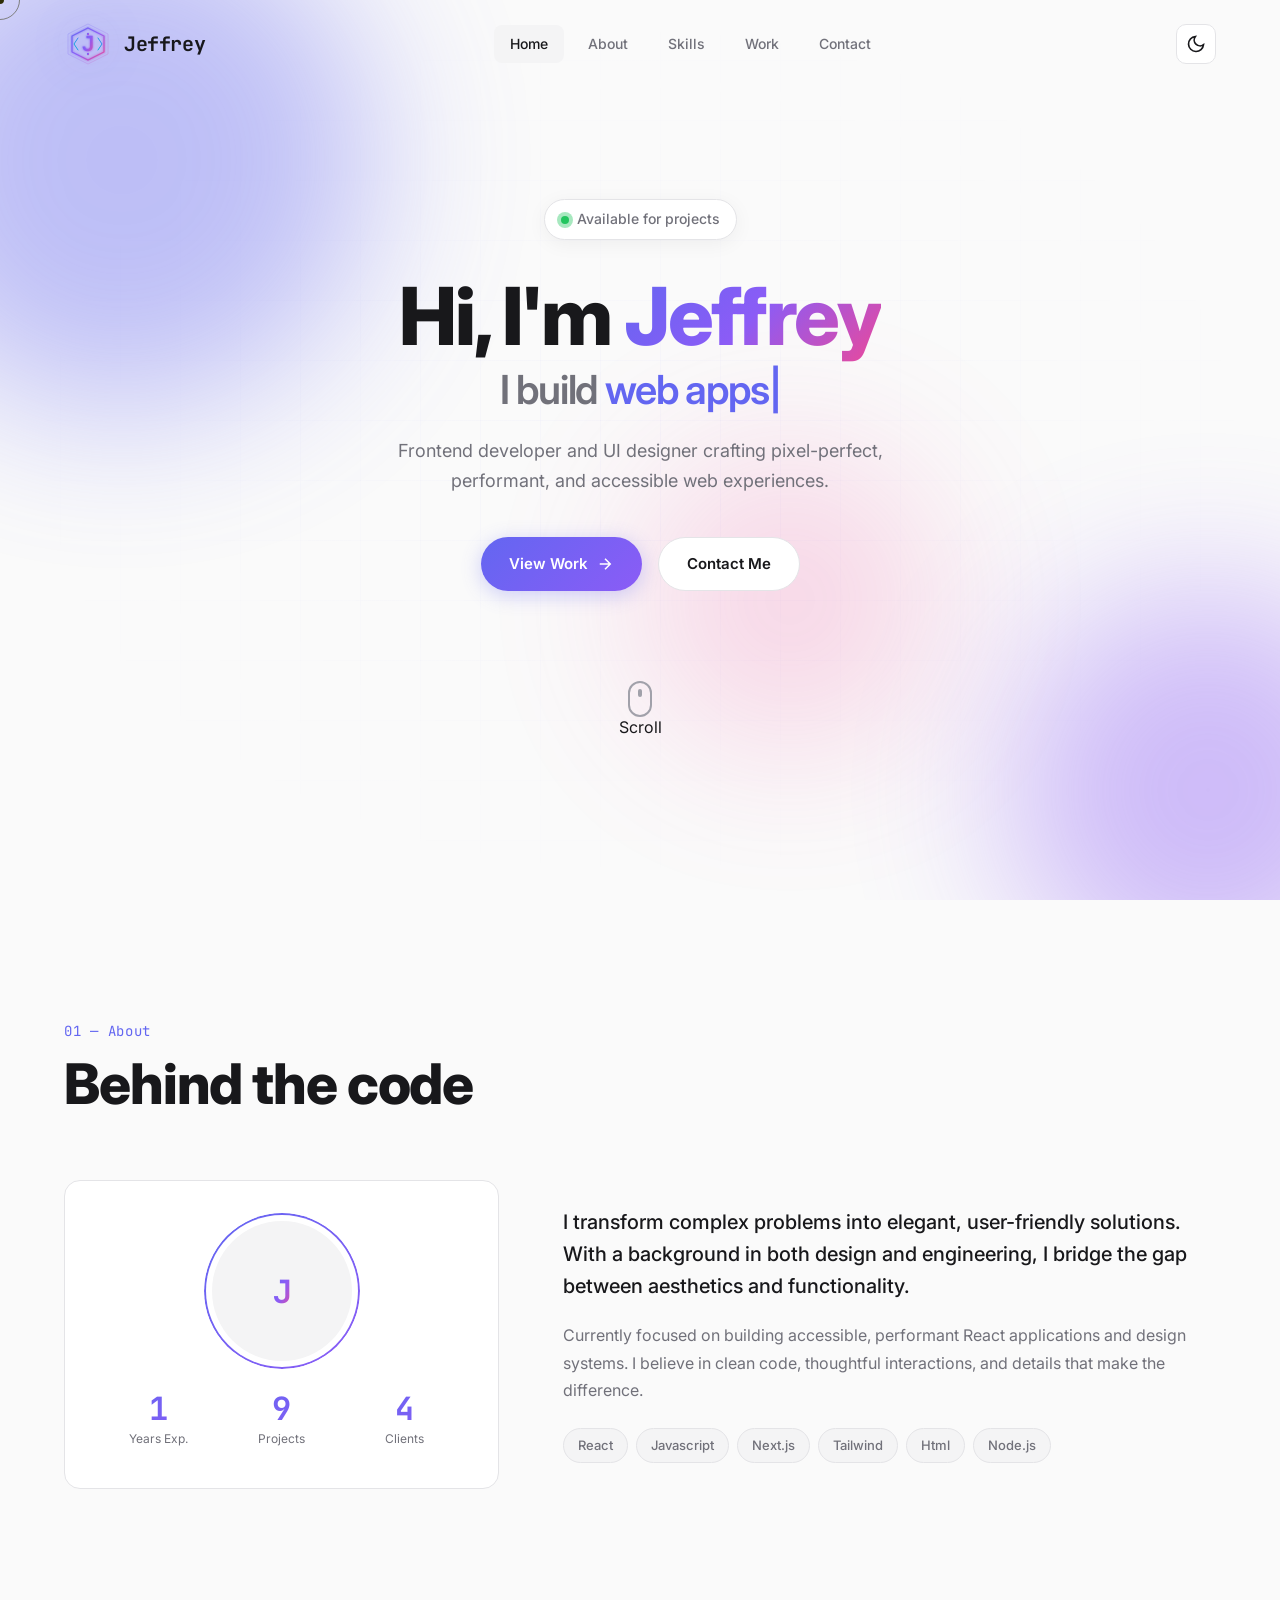
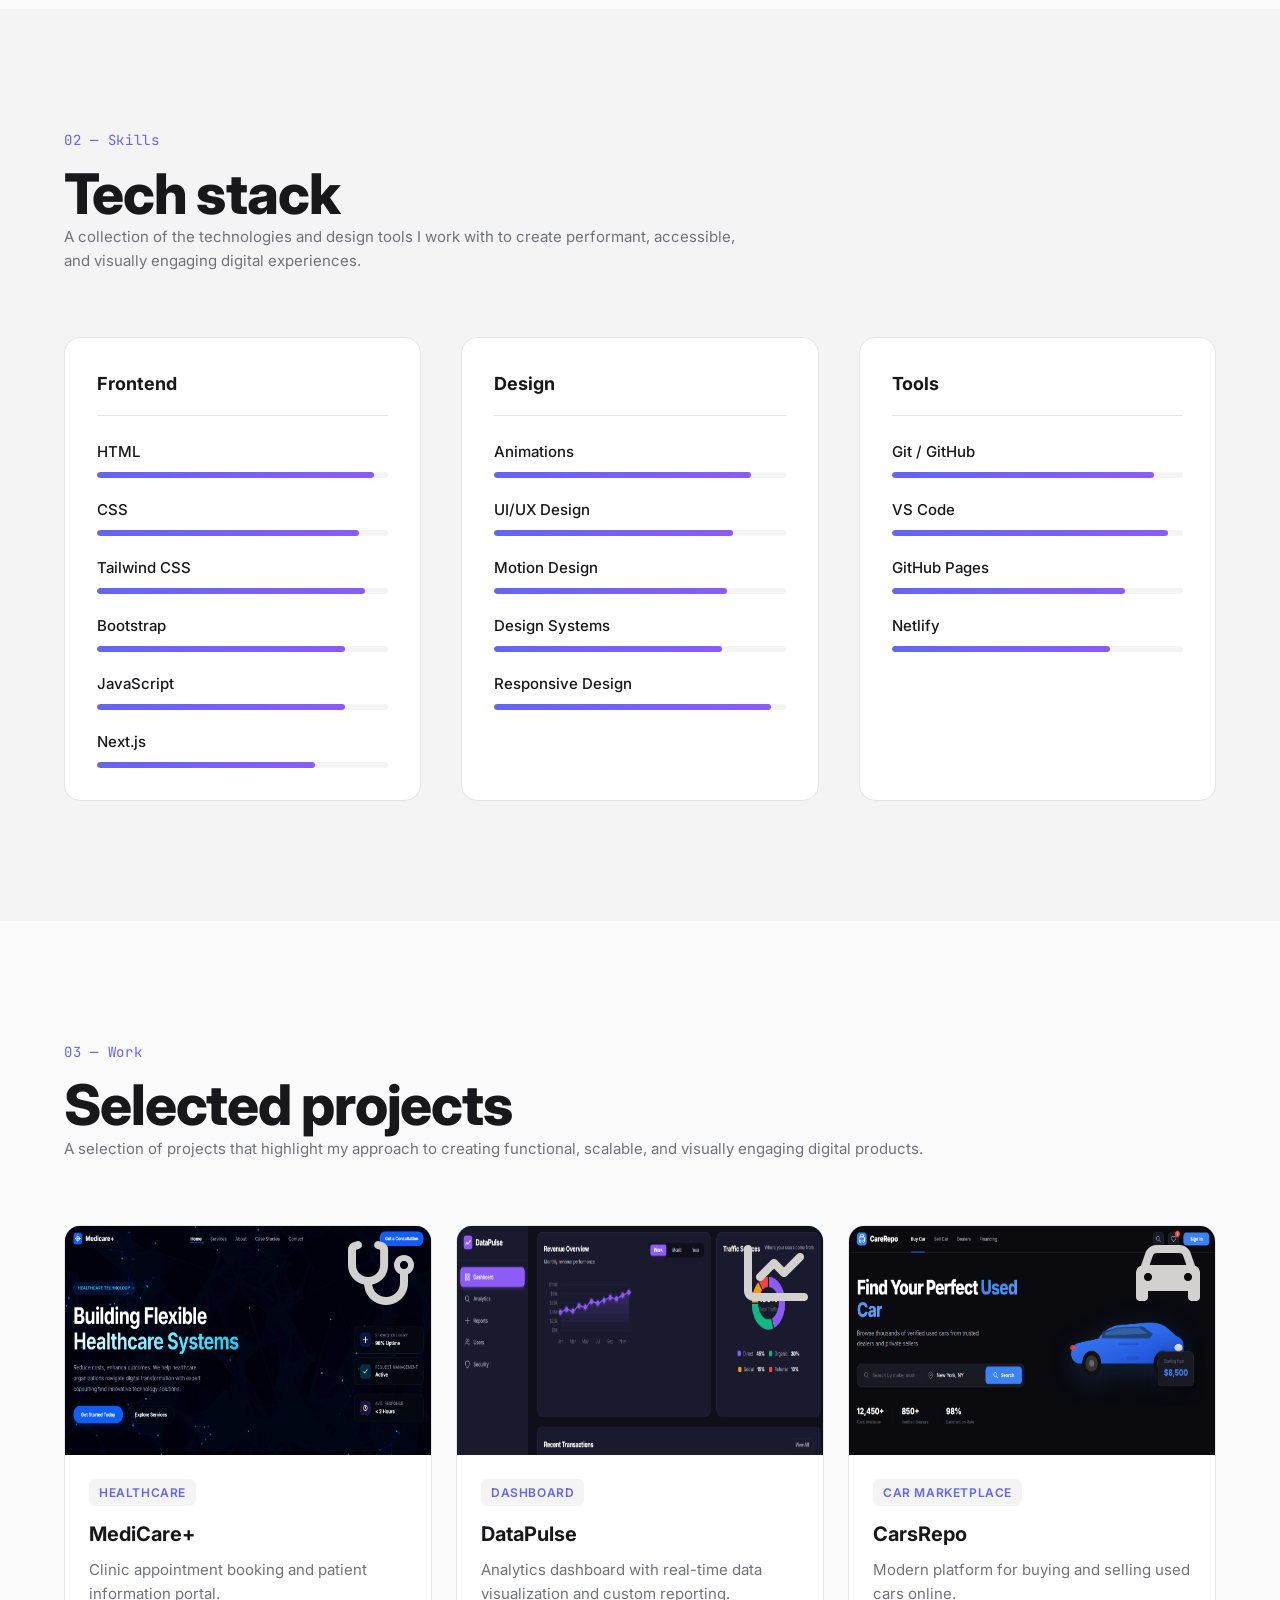
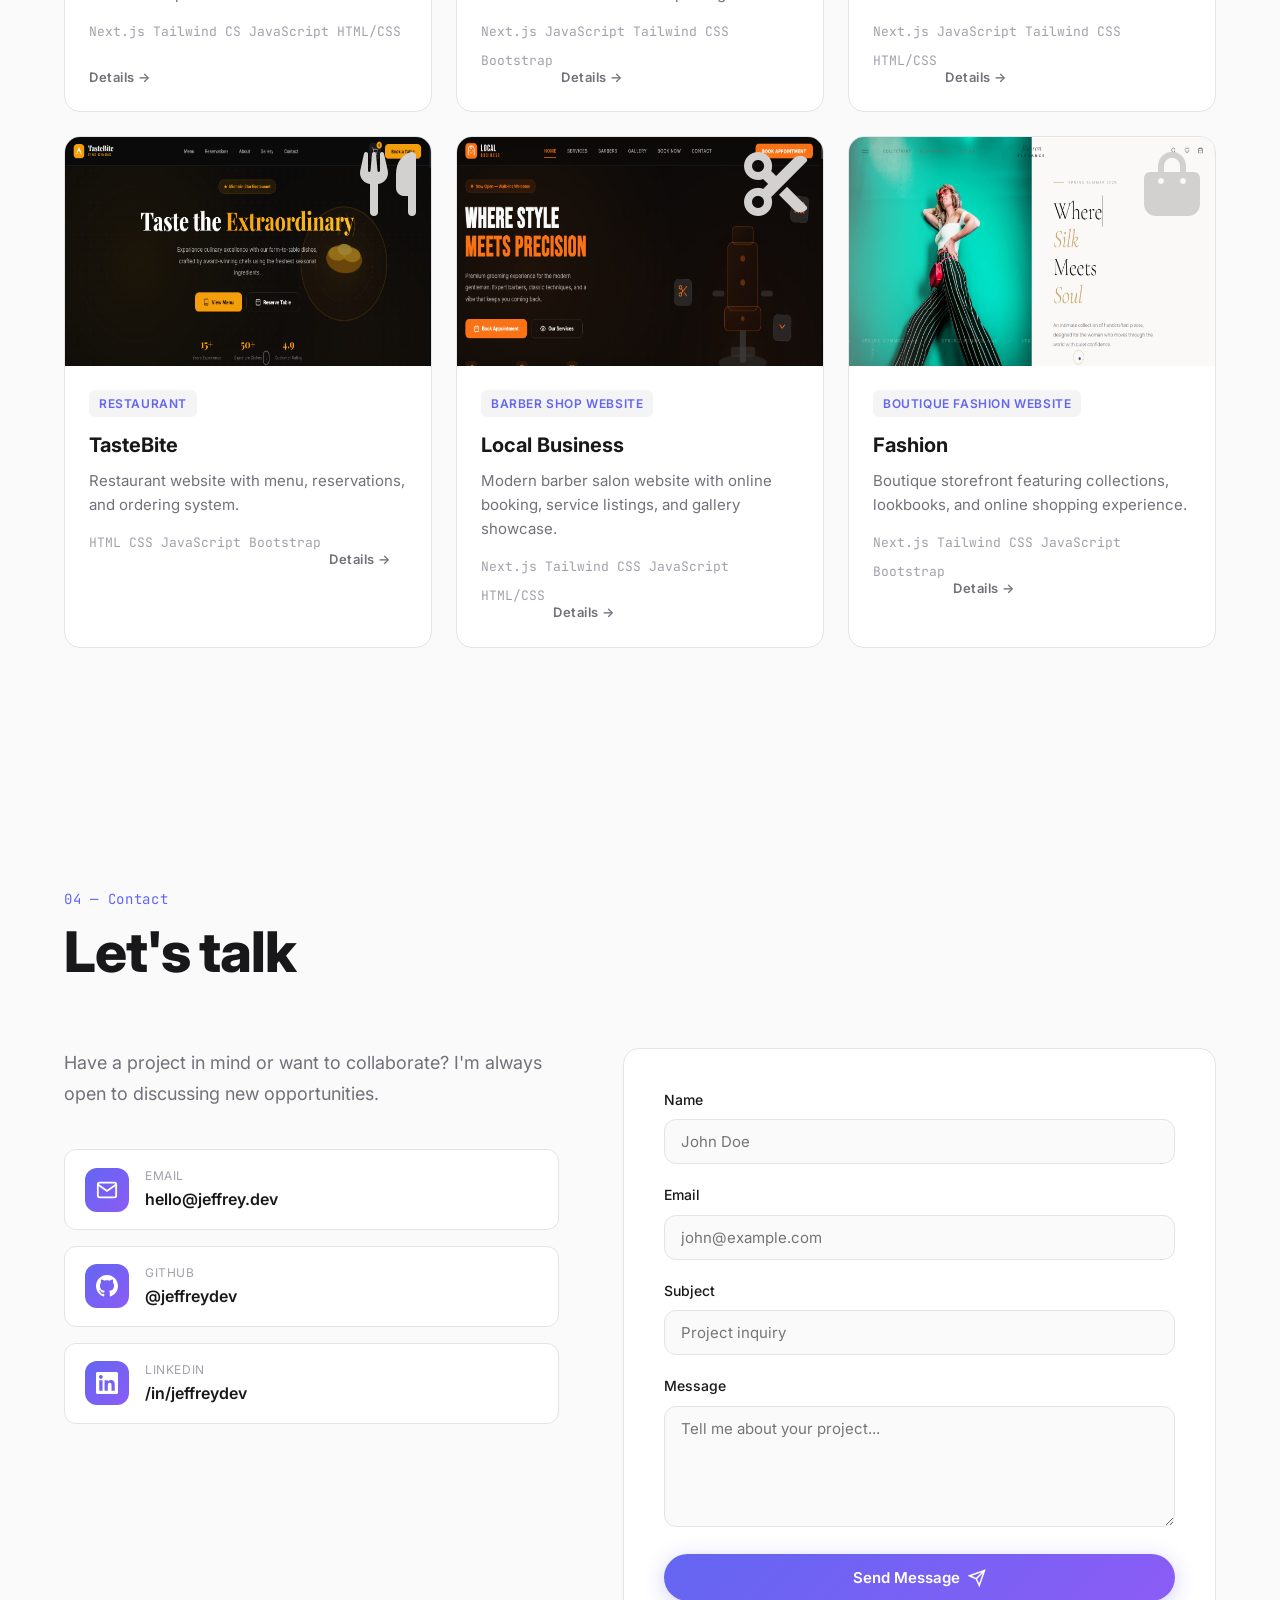
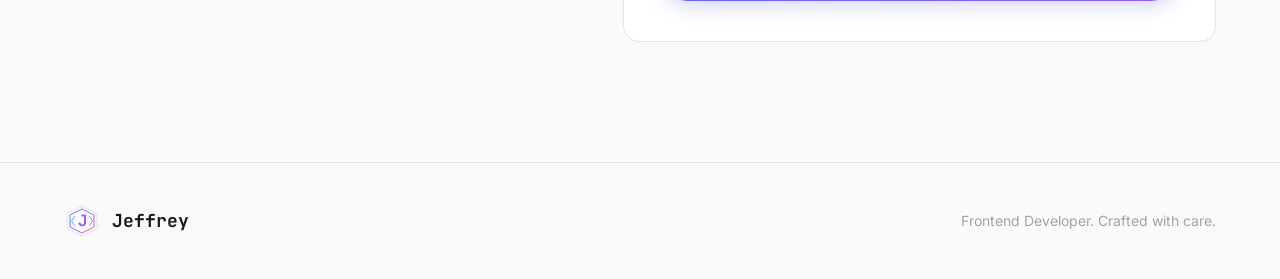
==== commit f29193a8: "update portfolio" ====
--- a/index.html
+++ b/index.html
@@ -310,7 +310,7 @@
                             <span>Tailwind CS</span>
                             <span>JavaScript</span>
                             <span>HTML/CSS</span>
-                         <a href="https://flhaidem-afk.github.io/jeffrey/" class="details-link">Details →</a>
+                         <a href="https://flhaidem-afk.github.io/medical-site/" class="details-link">Details →</a>
                         </div>
                     </div>
                 </article>
@@ -336,7 +336,7 @@
                             <span>JavaScript</span>
                             <span>Tailwind CSS</span>
                             <span>Bootstrap</span>
-                            <a href="datapulse/index.html" class="details-link">Details →</a>
+                            <a href="https://flhaidem-afk.github.io/data/" class="details-link">Details →</a>
                         </div>
                     </div>
                 </article>
@@ -360,7 +360,7 @@
                             <span>JavaScript</span>
                             <span>Tailwind CSS</span>
                             <span>HTML/CSS</span>
-                         <a href="carerepo/index.html" class="details-link">Details →</a>
+                         <a href="https://flhaidem-afk.github.io/car-deal/" class="details-link">Details →</a>
                         </div>
                     </div>
                 </article   >
@@ -385,7 +385,7 @@
                             <span>CSS</span>
                             <span>JavaScript</span>
                             <span>Bootstrap</span>
-                           <a href="tastebite/index.html" class="details-link">Details →</a>
+                           <a href="https://flhaidem-afk.github.io/restorant/" class="details-link">Details →</a>
                         </div>
                     </div>
                 </article>
@@ -409,7 +409,7 @@
                             <span>Tailwind CSS</span>
                             <span>JavaScript</span>
                             <span>HTML/CSS</span>
-                            <a href="localbusiness/index.html" class="details-link">Details →</a>
+                            <a href="https://flhaidem-afk.github.io/babber/" class="details-link">Details →</a>
                         </div>
                     </div>
                 </article>
@@ -430,7 +430,7 @@
                             <span>Tailwind CSS</span>
                             <span>JavaScript</span>
                             <span>Bootstrap</span>
-                            <a href="fashion/index.html" class="details-link">Details →</a>
+                            <a href="https://flhaidem-afk.github.io/fashon/" class="details-link">Details →</a>
                         </div>
                     </div>
                 </article>
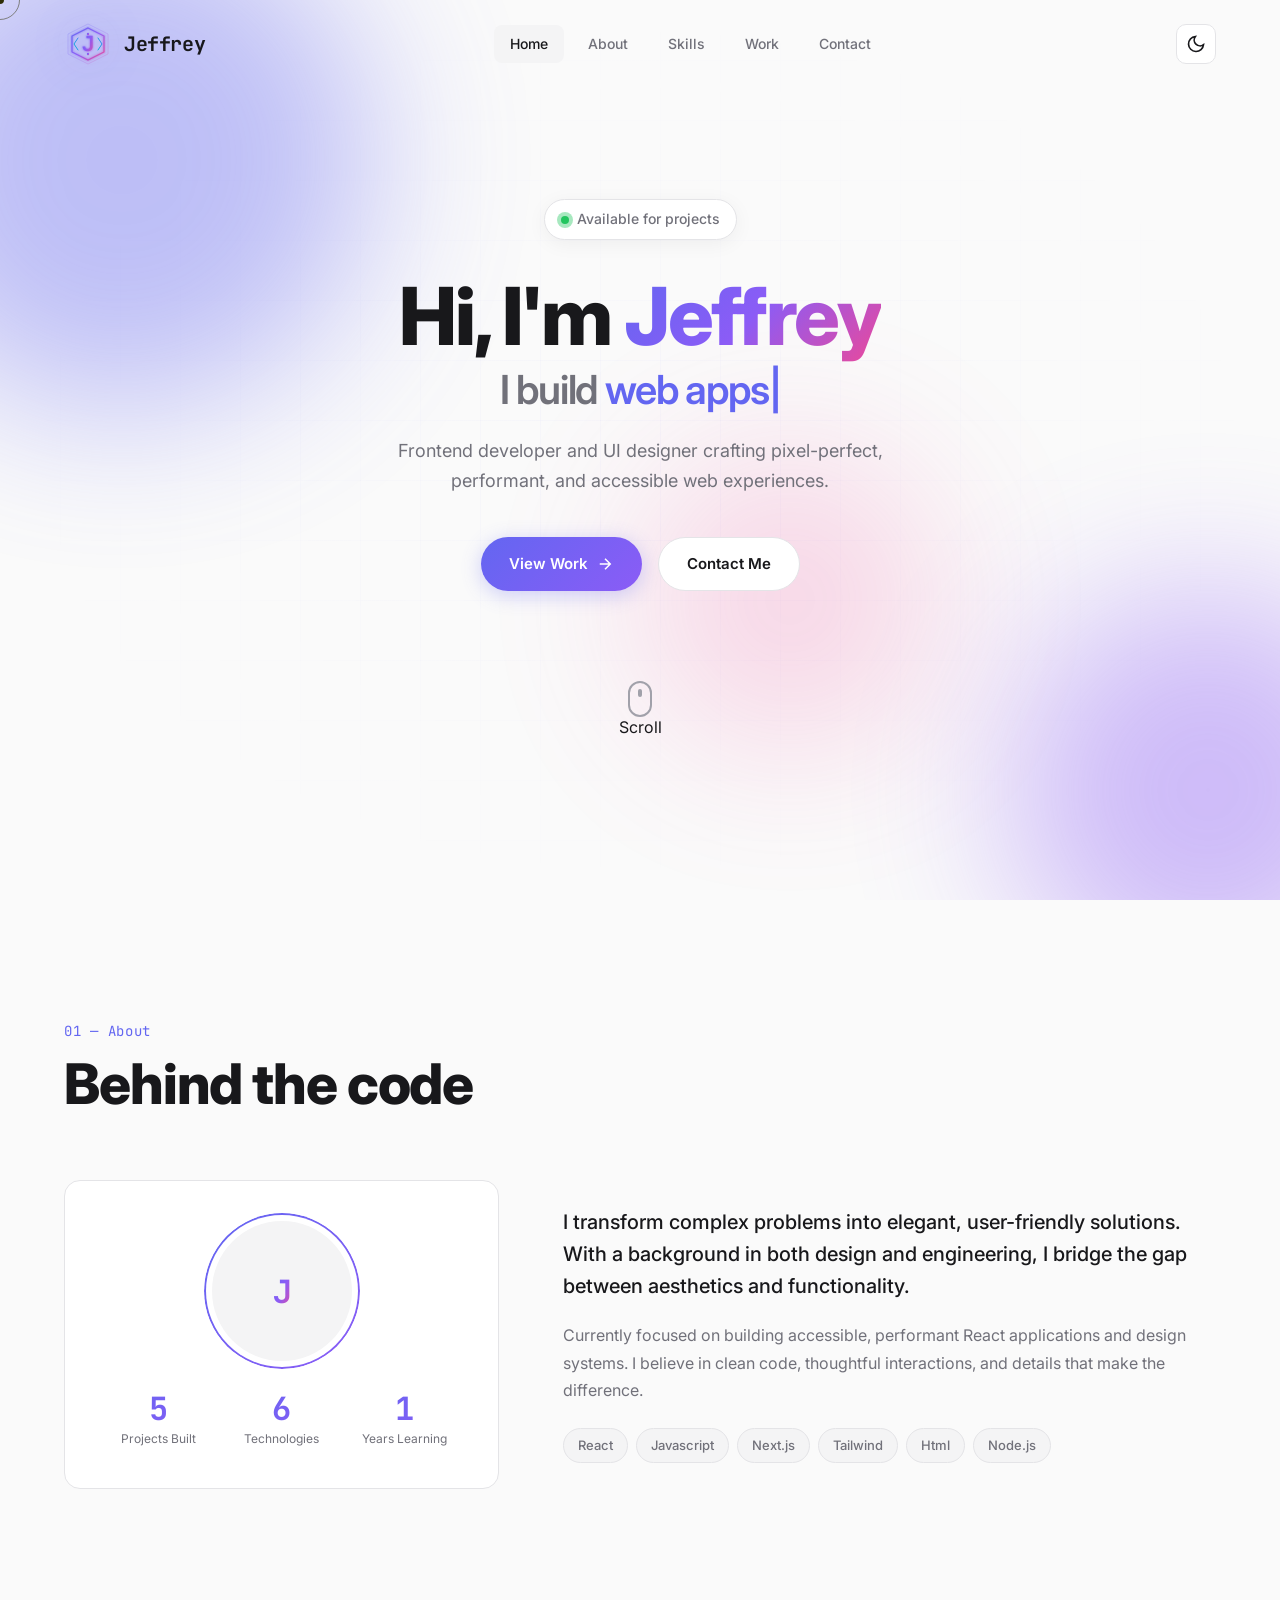
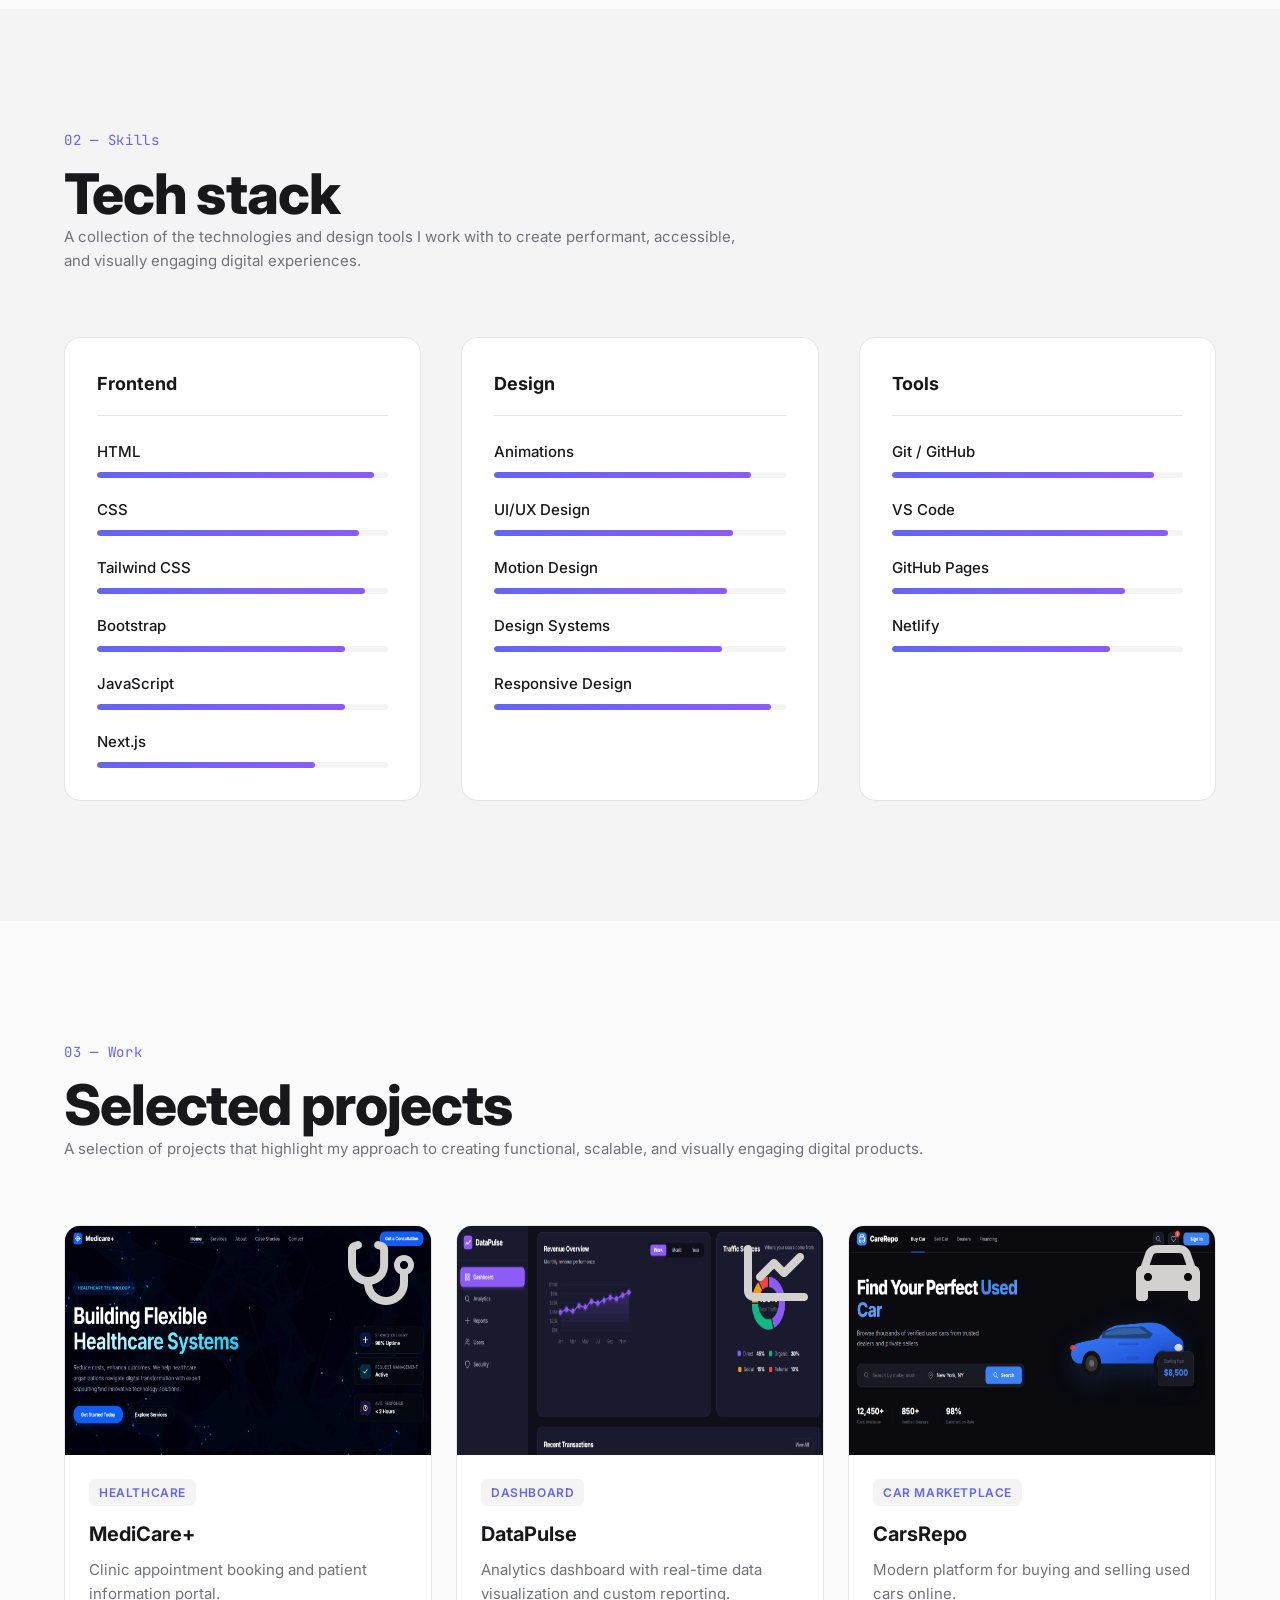
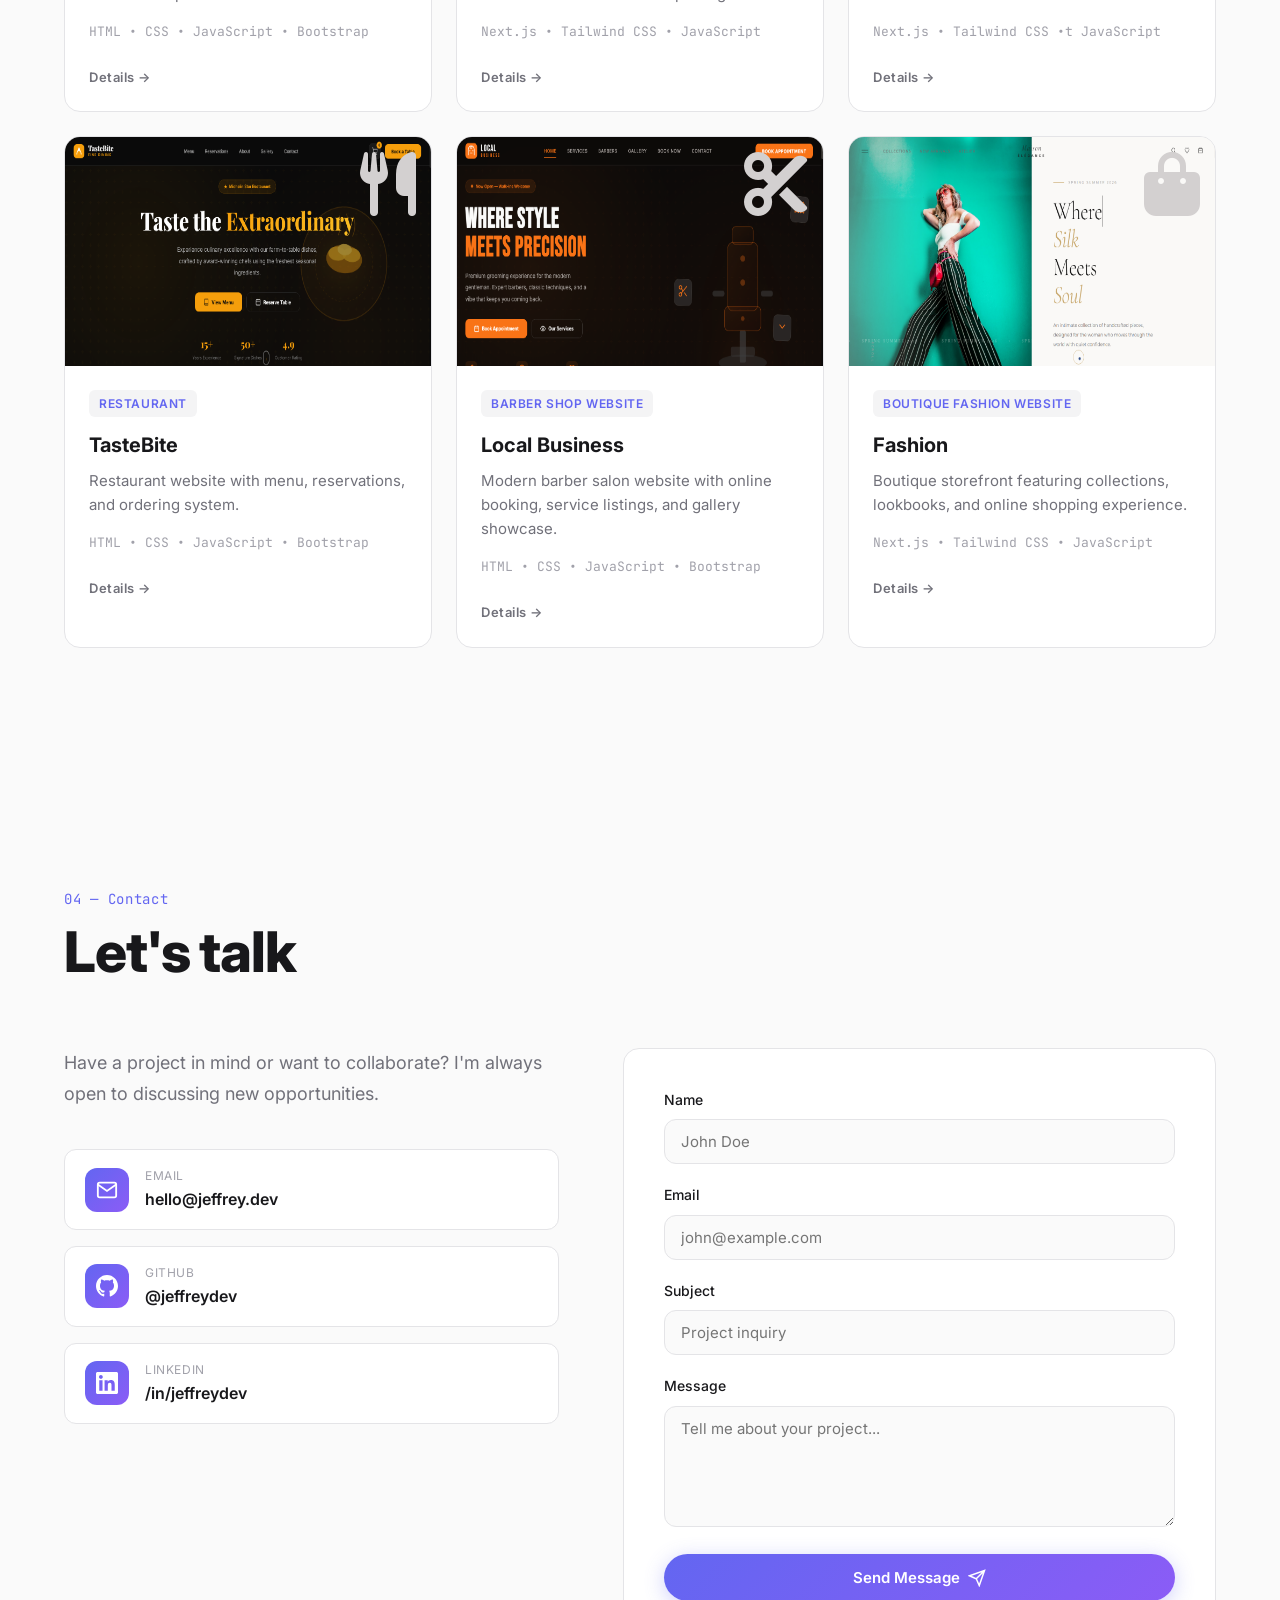
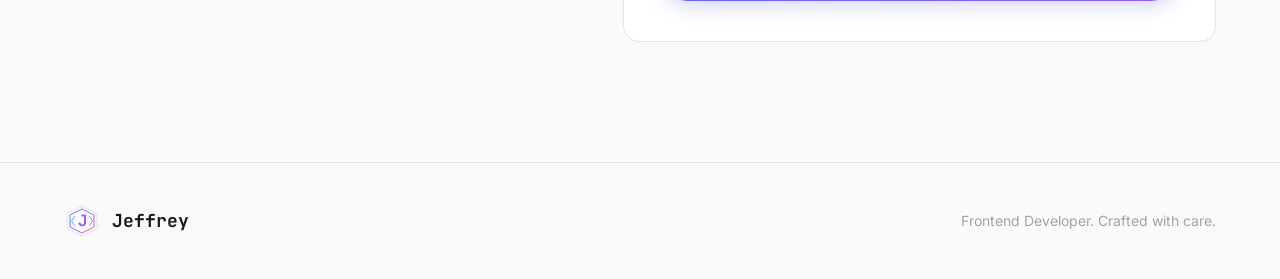
==== commit 814856b6: "Updated portfolio design" ====
--- a/index.html
+++ b/index.html
@@ -151,16 +151,16 @@
                         </div>
                         <div class="about-stats">
                             <div class="stat">
-                                <span class="stat-num" data-target="2">0</span>
-                                <span class="stat-label">Years Exp.</span>
+                                <span class="stat-num" data-target="6+">0</span>
+                                <span class="stat-label">Projects Built</span>
                             </div>
                             <div class="stat">
-                                <span class="stat-num" data-target="12">0</span>
-                                <span class="stat-label">Projects</span>
+                                <span class="stat-num" data-target="7+">0</span>
+                                <span class="stat-label">Technologies</span>
                             </div>
                             <div class="stat">
-                                <span class="stat-num" data-target="6">0</span>
-                                <span class="stat-label">Clients</span>
+                                <span class="stat-num" data-target="2+">0</span>
+                                <span class="stat-label">Years Learning</span>
                             </div>
                         </div>
                     </div>
@@ -306,10 +306,10 @@
                         <h3 class="project-title">MediCare+</h3>
                         <p class="project-desc">Clinic appointment booking and patient information portal.</p>
                         <div class="project-tech">
-                            <span>Next.js</span>
-                            <span>Tailwind CS</span>
-                            <span>JavaScript</span>
-                            <span>HTML/CSS</span>
+                            <span>HTML •</span>
+                            <span>CSS •</span>
+                            <span>JavaScript •</span>
+                            <span> Bootstrap</span>
                          <a href="https://flhaidem-afk.github.io/medical-site/" class="details-link">Details →</a>
                         </div>
                     </div>
@@ -332,10 +332,9 @@
                         <h3 class="project-title">DataPulse</h3>
                         <p class="project-desc">Analytics dashboard with real-time data visualization and custom reporting.</p>
                         <div class="project-tech">
-                            <span>Next.js</span>
+                            <span>Next.js • </span>
+                            <span>Tailwind CSS •</span>
                             <span>JavaScript</span>
-                            <span>Tailwind CSS</span>
-                            <span>Bootstrap</span>
                             <a href="https://flhaidem-afk.github.io/data/" class="details-link">Details →</a>
                         </div>
                     </div>
@@ -356,10 +355,9 @@
                         <h3 class="project-title">CarsRepo</h3>
                         <p class="project-desc">Modern platform for buying and selling used cars online.</p>
                         <div class="project-tech">
-                            <span>Next.js</span>
+                            <span>Next.js •</span>
+                            <span>Tailwind CSS •t</span>
                             <span>JavaScript</span>
-                            <span>Tailwind CSS</span>
-                            <span>HTML/CSS</span>
                          <a href="https://flhaidem-afk.github.io/car-deal/" class="details-link">Details →</a>
                         </div>
                     </div>
@@ -381,10 +379,10 @@
                         <p class="project-desc">Restaurant website with menu, reservations, and ordering system.
                         </p>
                         <div class="project-tech">
-                            <span>HTML</span>
-                            <span>CSS</span>
-                            <span>JavaScript</span>
-                            <span>Bootstrap</span>
+                            <span>HTML •</span>
+                            <span>CSS •</span>
+                            <span>JavaScript •</span>
+                            <span> Bootstrap</span>
                            <a href="https://flhaidem-afk.github.io/restorant/" class="details-link">Details →</a>
                         </div>
                     </div>
@@ -405,10 +403,10 @@
                         <h3 class="project-title">Local Business</h3>
                         <p class="project-desc">Modern barber salon website with online booking, service listings, and gallery showcase.</p>
                         <div class="project-tech">
-                            <span>Next.js</span>
-                            <span>Tailwind CSS</span>
-                            <span>JavaScript</span>
-                            <span>HTML/CSS</span>
+                            <span>HTML • </span>
+                            <span>CSS •</span>
+                            <span>JavaScript •</span>
+                            <span> Bootstrap</span>
                             <a href="https://flhaidem-afk.github.io/babber/" class="details-link">Details →</a>
                         </div>
                     </div>
@@ -426,10 +424,9 @@
                         <h3 class="project-title">Fashion</h3>
                         <p class="project-desc">Boutique storefront featuring collections, lookbooks, and online shopping experience.</p>
                         <div class="project-tech">
-                            <span>Next.js</span>
-                            <span>Tailwind CSS</span>
+                            <span>Next.js •</span>
+                            <span>Tailwind CSS •</span>
                             <span>JavaScript</span>
-                            <span>Bootstrap</span>
                             <a href="https://flhaidem-afk.github.io/fashon/" class="details-link">Details →</a>
                         </div>
                     </div>
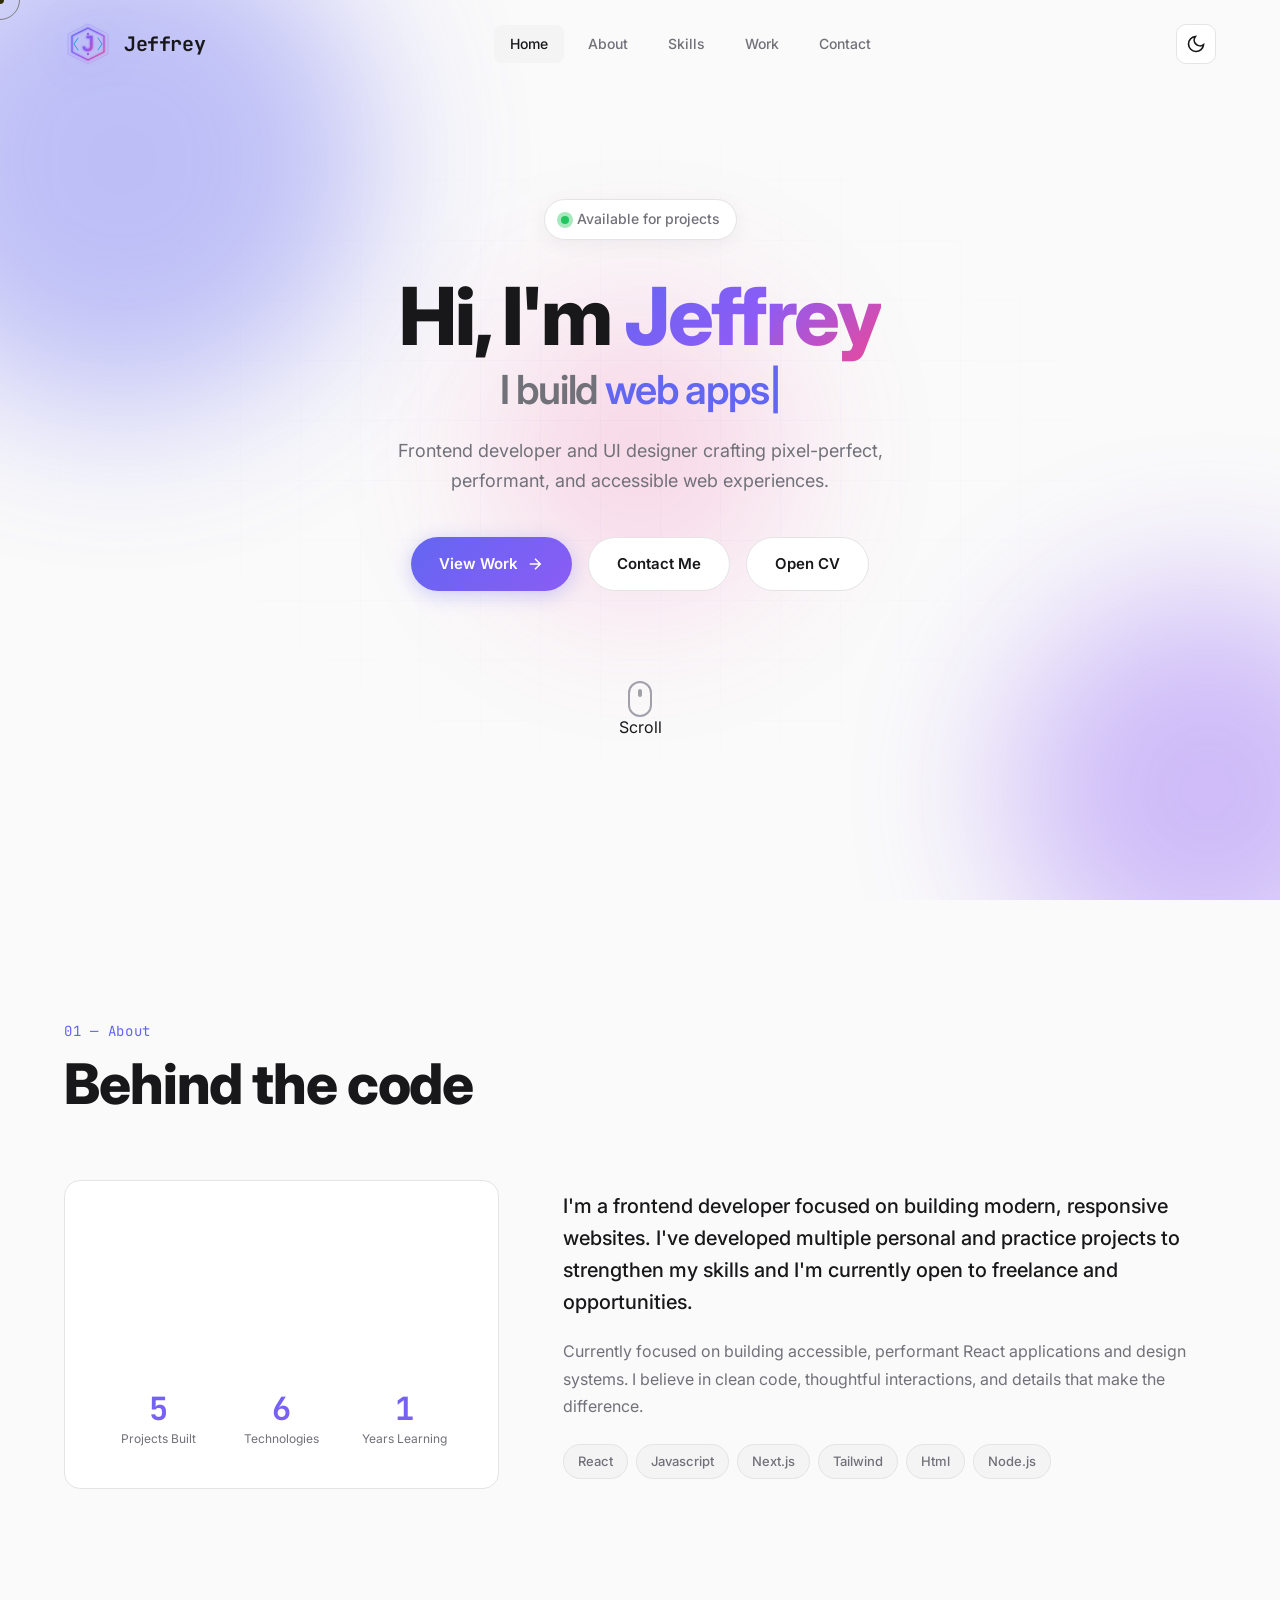
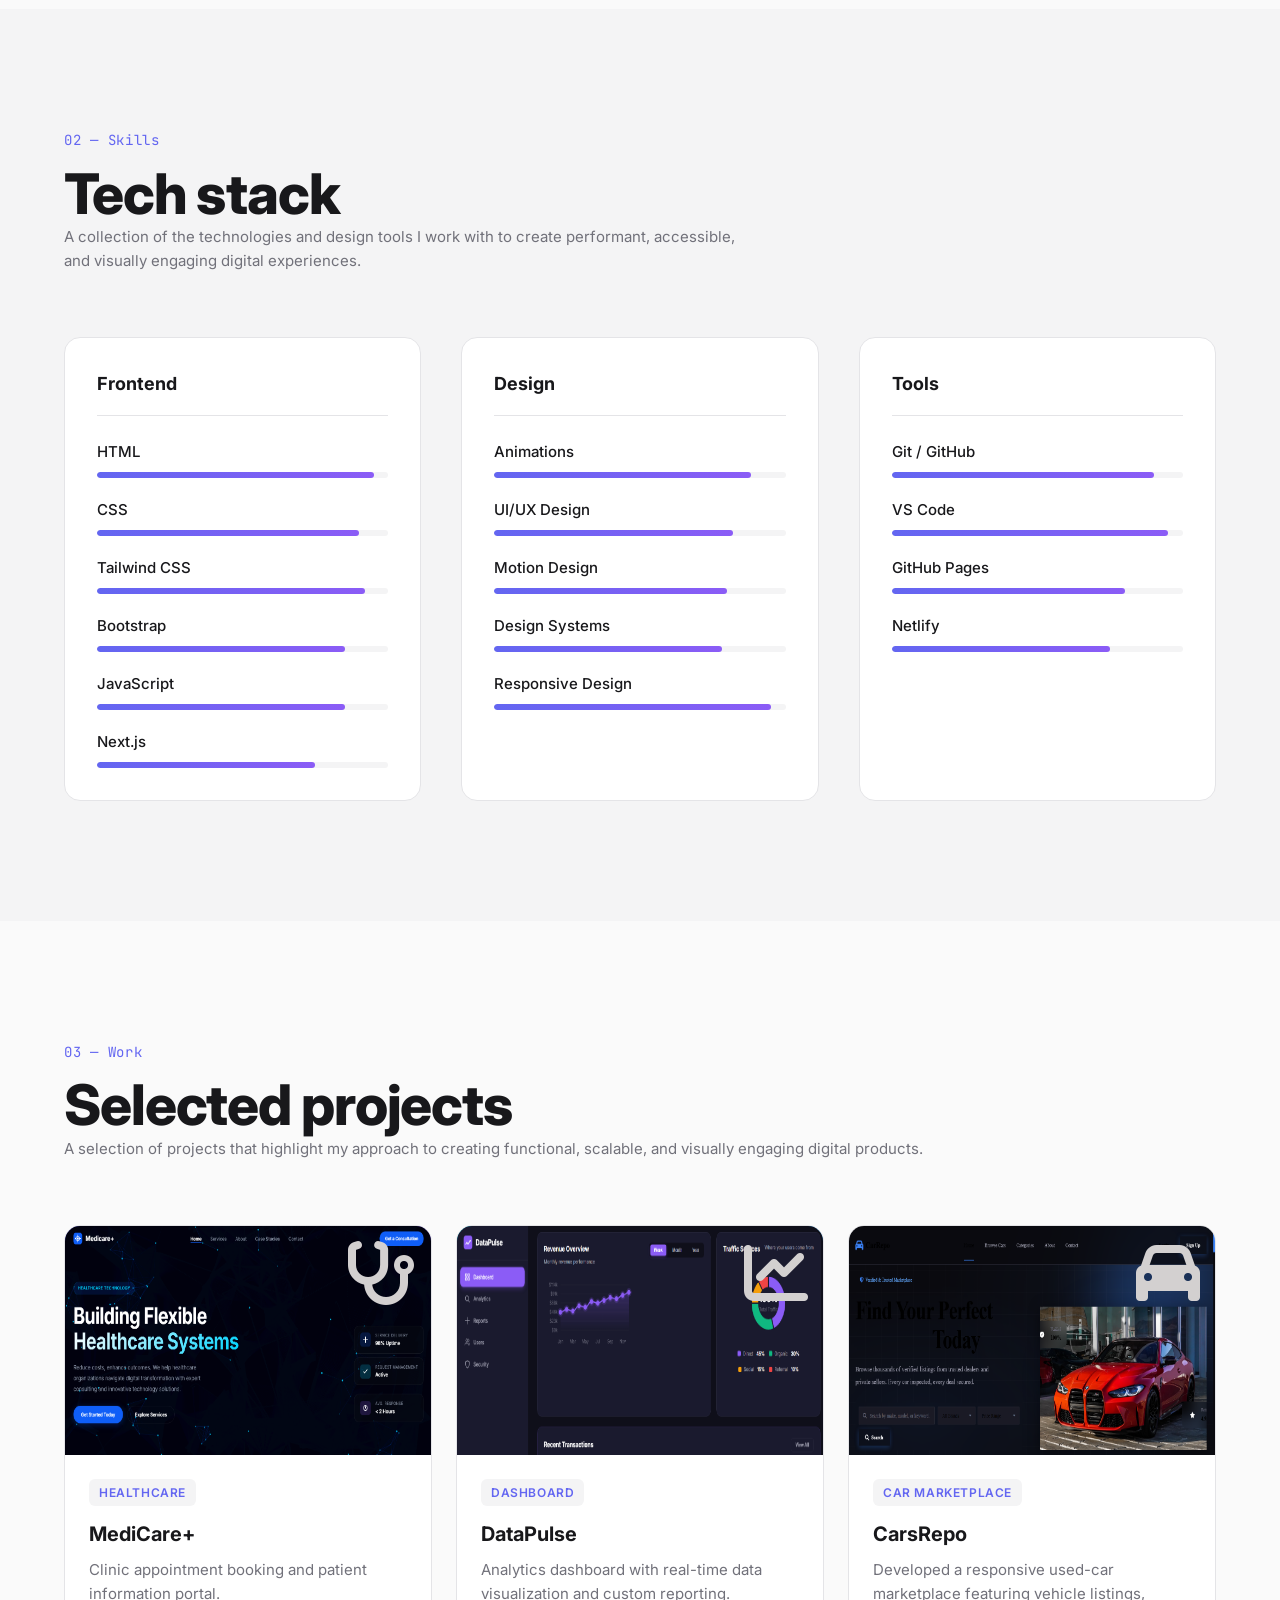
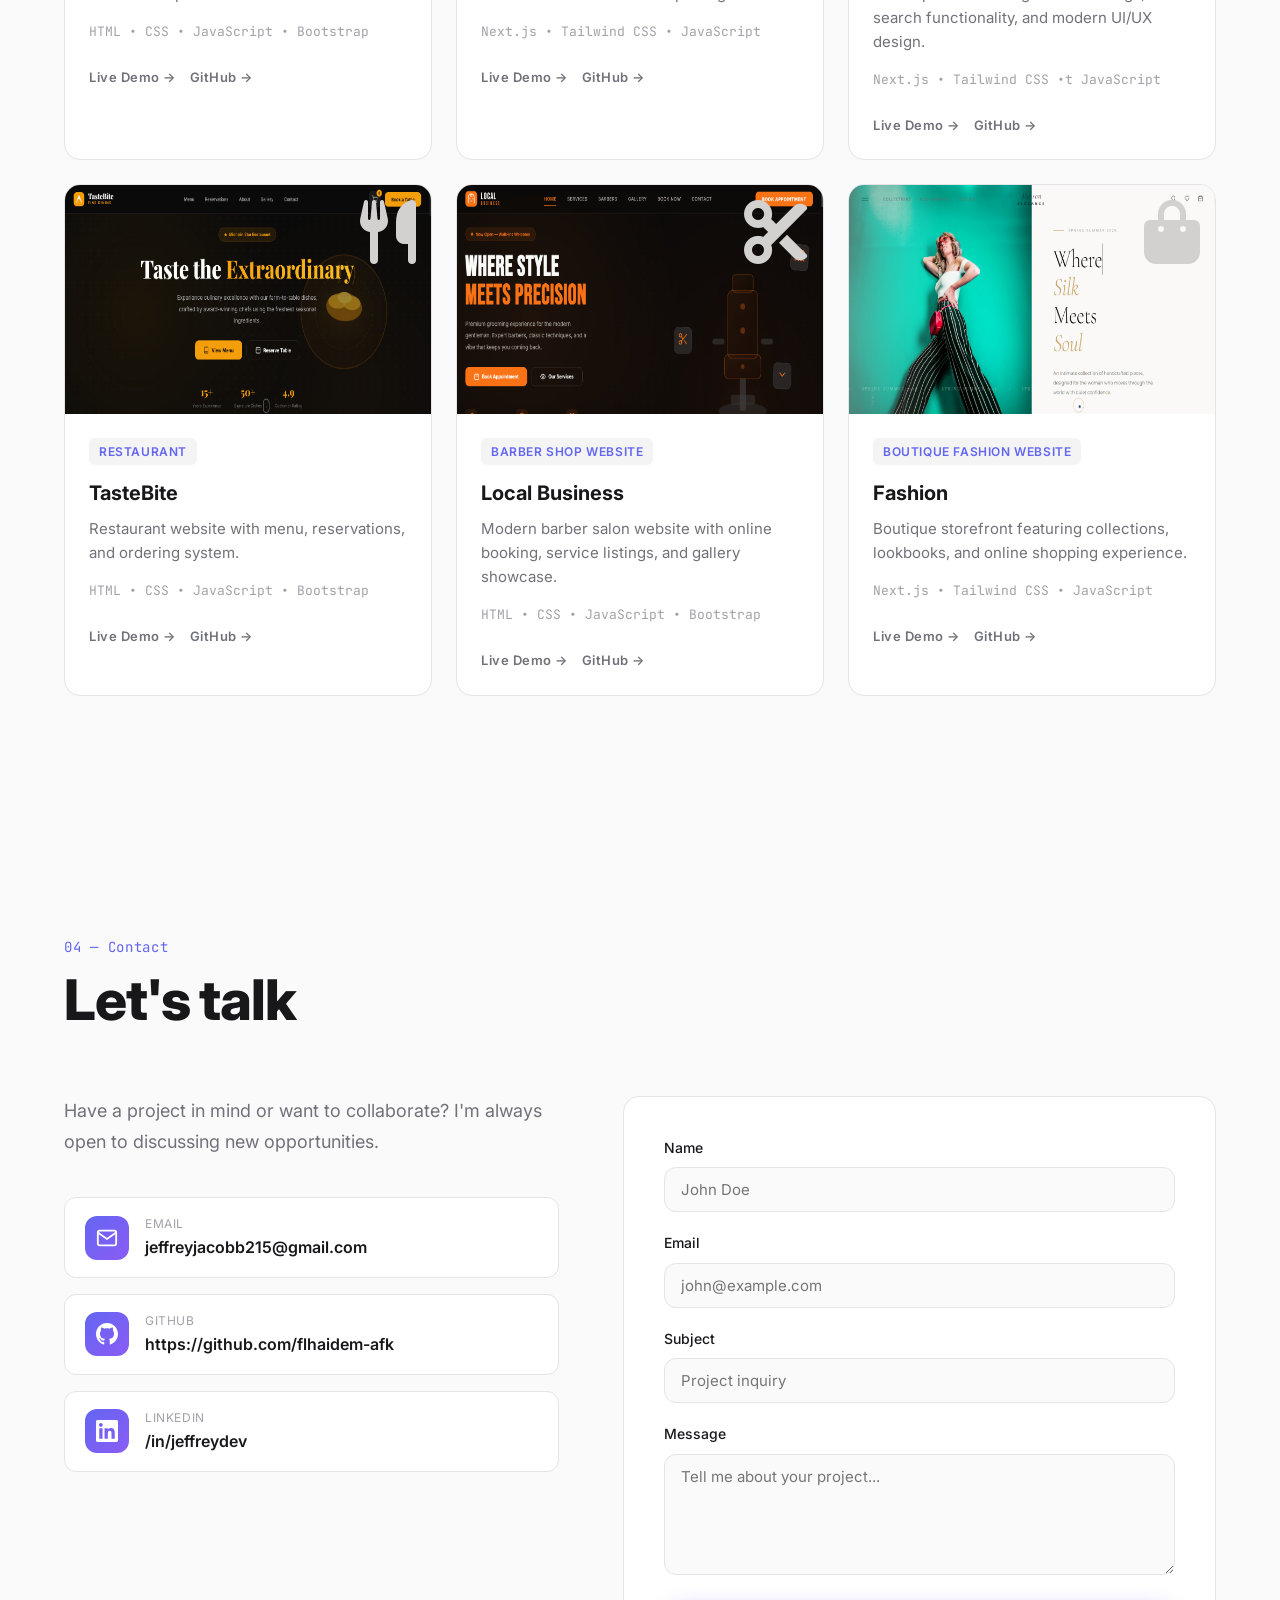
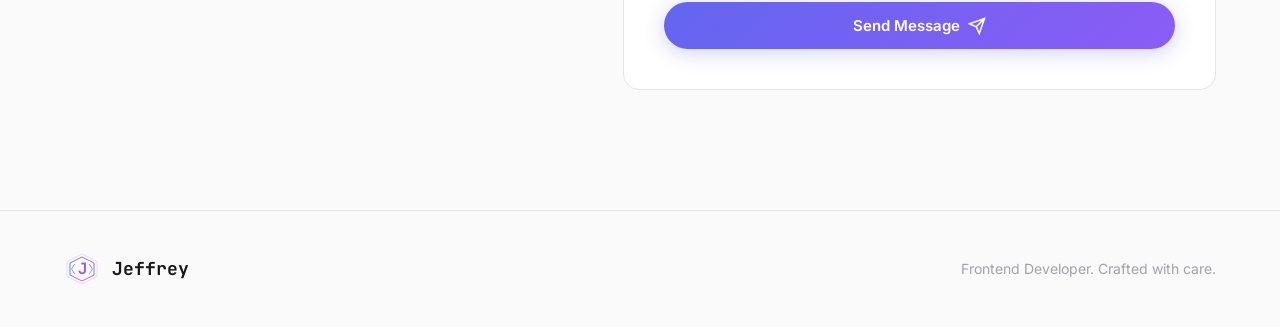
==== commit 3b7b277e: "update" ====
--- a/index.html
+++ b/index.html
@@ -11,6 +11,7 @@
     <link href="https://fonts.googleapis.com/css2?family=Inter:wght@300;400;500;600;700;800&family=JetBrains+Mono:wght@400;500;700&display=swap" rel="stylesheet">
     <link rel="stylesheet" href="https://cdnjs.cloudflare.com/ajax/libs/font-awesome/6.5.1/css/all.min.css">
     <link rel="stylesheet" href="style.css">
+    <meta name="viewport" content="width=device-width, initial-scale=1.0">
 </head>
 <body>
     <!-- Custom Cursor -->
@@ -116,6 +117,10 @@
                     </svg> 
                 </a>
               <a href="#contact" class="btn btn-secondary">Contact Me</a>
+
+                  <a href="cv.html" target="_blank" class="btn btn-secondary">
+                    Open CV
+                   </a>
             </div>
 
 
@@ -168,7 +173,7 @@
                 
                 <div class="about-text">
                     <p class="lead">
-                        I transform complex problems into elegant, user-friendly solutions. With a background in both design and engineering, I bridge the gap between aesthetics and functionality.
+                        I'm a frontend developer focused on building modern, responsive websites. I've developed multiple personal and practice projects to strengthen my skills and I'm currently open to freelance and opportunities.
                     </p>
                     <p>
                         Currently focused on building accessible, performant React applications and design systems. I believe in clean code, thoughtful interactions, and details that make the difference.
@@ -310,7 +315,8 @@
                             <span>CSS •</span>
                             <span>JavaScript •</span>
                             <span> Bootstrap</span>
-                         <a href="https://flhaidem-afk.github.io/medical-site/" class="details-link">Details →</a>
+                         <a href="https://flhaidem-afk.github.io/medical-site/" class="details-link">Live Demo →</a>
+                        <a href="https://github.com/flhaidem-afk/medical-site" class="details-link">GitHub →</a>
                         </div>
                     </div>
                 </article>
@@ -335,7 +341,8 @@
                             <span>Next.js • </span>
                             <span>Tailwind CSS •</span>
                             <span>JavaScript</span>
-                            <a href="https://flhaidem-afk.github.io/data/" class="details-link">Details →</a>
+                            <a href="https://flhaidem-afk.github.io/data/" class="details-link">Live Demo →</a>
+                            <a href="https://github.com/flhaidem-afk/data/" class="details-link">GitHub →</a>
                         </div>
                     </div>
                 </article>
@@ -353,12 +360,13 @@
                     <div class="project-info">
                         <span class="project-tag">Car Marketplace</span>
                         <h3 class="project-title">CarsRepo</h3>
-                        <p class="project-desc">Modern platform for buying and selling used cars online.</p>
+                        <p class="project-desc">Developed a responsive used-car marketplace featuring vehicle listings, search functionality, and modern UI/UX design.</p>
                         <div class="project-tech">
                             <span>Next.js •</span>
                             <span>Tailwind CSS •t</span>
                             <span>JavaScript</span>
-                         <a href="https://flhaidem-afk.github.io/car-deal/" class="details-link">Details →</a>
+                         <a href="https://flhaidem-afk.github.io/car-deal/" class="details-link">Live Demo →</a>
+                         <a href="https://github.com/flhaidem-afk/car-deal" class="details-link">GitHub →</a>
                         </div>
                     </div>
                 </article   >
@@ -383,7 +391,8 @@
                             <span>CSS •</span>
                             <span>JavaScript •</span>
                             <span> Bootstrap</span>
-                           <a href="https://flhaidem-afk.github.io/restorant/" class="details-link">Details →</a>
+                           <a href="https://flhaidem-afk.github.io/restorant/" class="details-link">Live Demo →</a>
+                           <a href="https://github.com/flhaidem-afk/restorant" class="details-link">GitHub →</a>
                         </div>
                     </div>
                 </article>
@@ -407,7 +416,8 @@
                             <span>CSS •</span>
                             <span>JavaScript •</span>
                             <span> Bootstrap</span>
-                            <a href="https://flhaidem-afk.github.io/babber/" class="details-link">Details →</a>
+                            <a href="https://flhaidem-afk.github.io/babber/" class="details-link">Live Demo →</a>
+                            <a href="https://github.com/flhaidem-afk/babber" class="details-link">GitHub →</a>
                         </div>
                     </div>
                 </article>
@@ -427,7 +437,8 @@
                             <span>Next.js •</span>
                             <span>Tailwind CSS •</span>
                             <span>JavaScript</span>
-                            <a href="https://flhaidem-afk.github.io/fashon/" class="details-link">Details →</a>
+                            <a href="https://flhaidem-afk.github.io/fashon/" class="details-link">Live Demo →</a>
+                            <a href="https://github.com/flhaidem-afk/fashon" class="details-link">GitHub →</a>
                         </div>
                     </div>
                 </article>
@@ -459,7 +470,7 @@
                             </span>
                             <div>
                                 <span class="contact-label">Email</span>
-                                <span class="contact-value">hello@jeffrey.dev</span>
+                                <span class="contact-value">jeffreyjacobb215@gmail.com</span>
                             </div>
                         </a>
                         
@@ -471,7 +482,7 @@
                             </span>
                             <div>
                                 <span class="contact-label">GitHub</span>
-                                <span class="contact-value">@jeffreydev</span>
+                                <span class="contact-value">https://github.com/flhaidem-afk</span>
                             </div>
                         </a>
                         
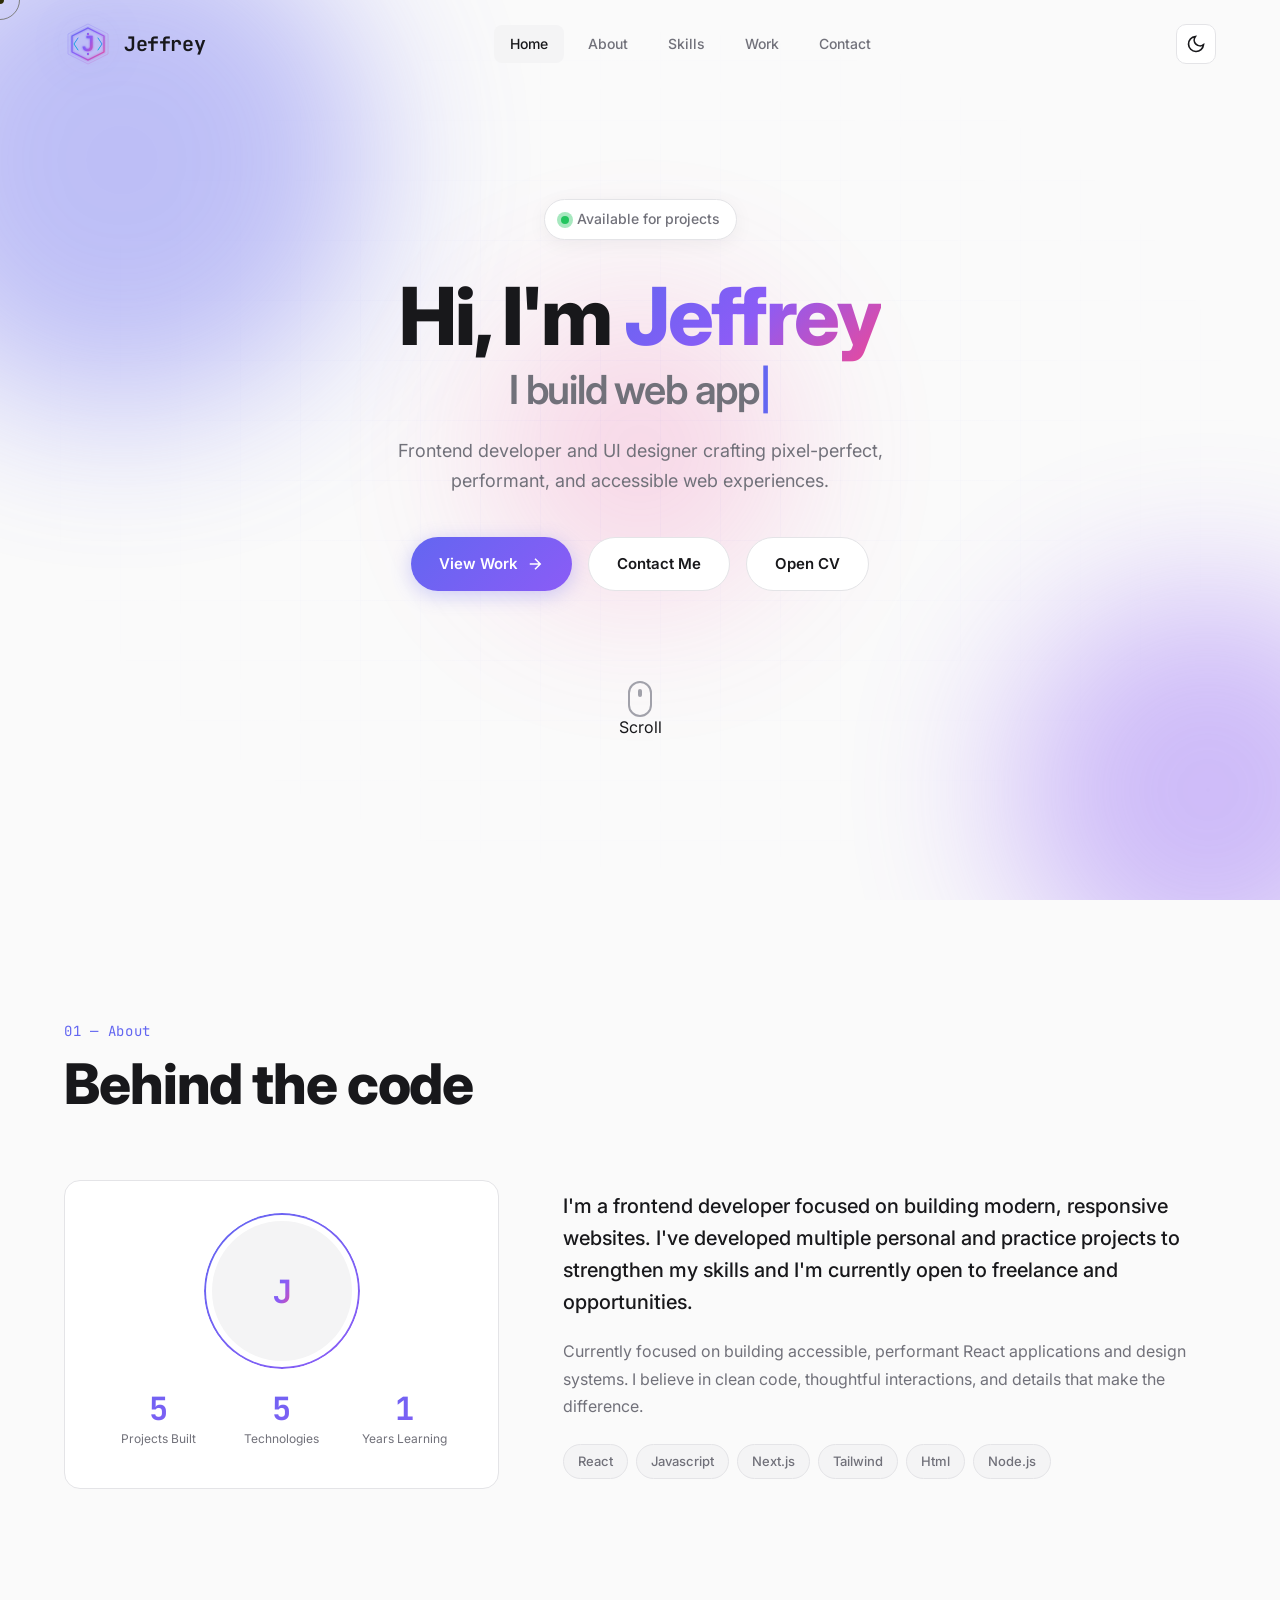
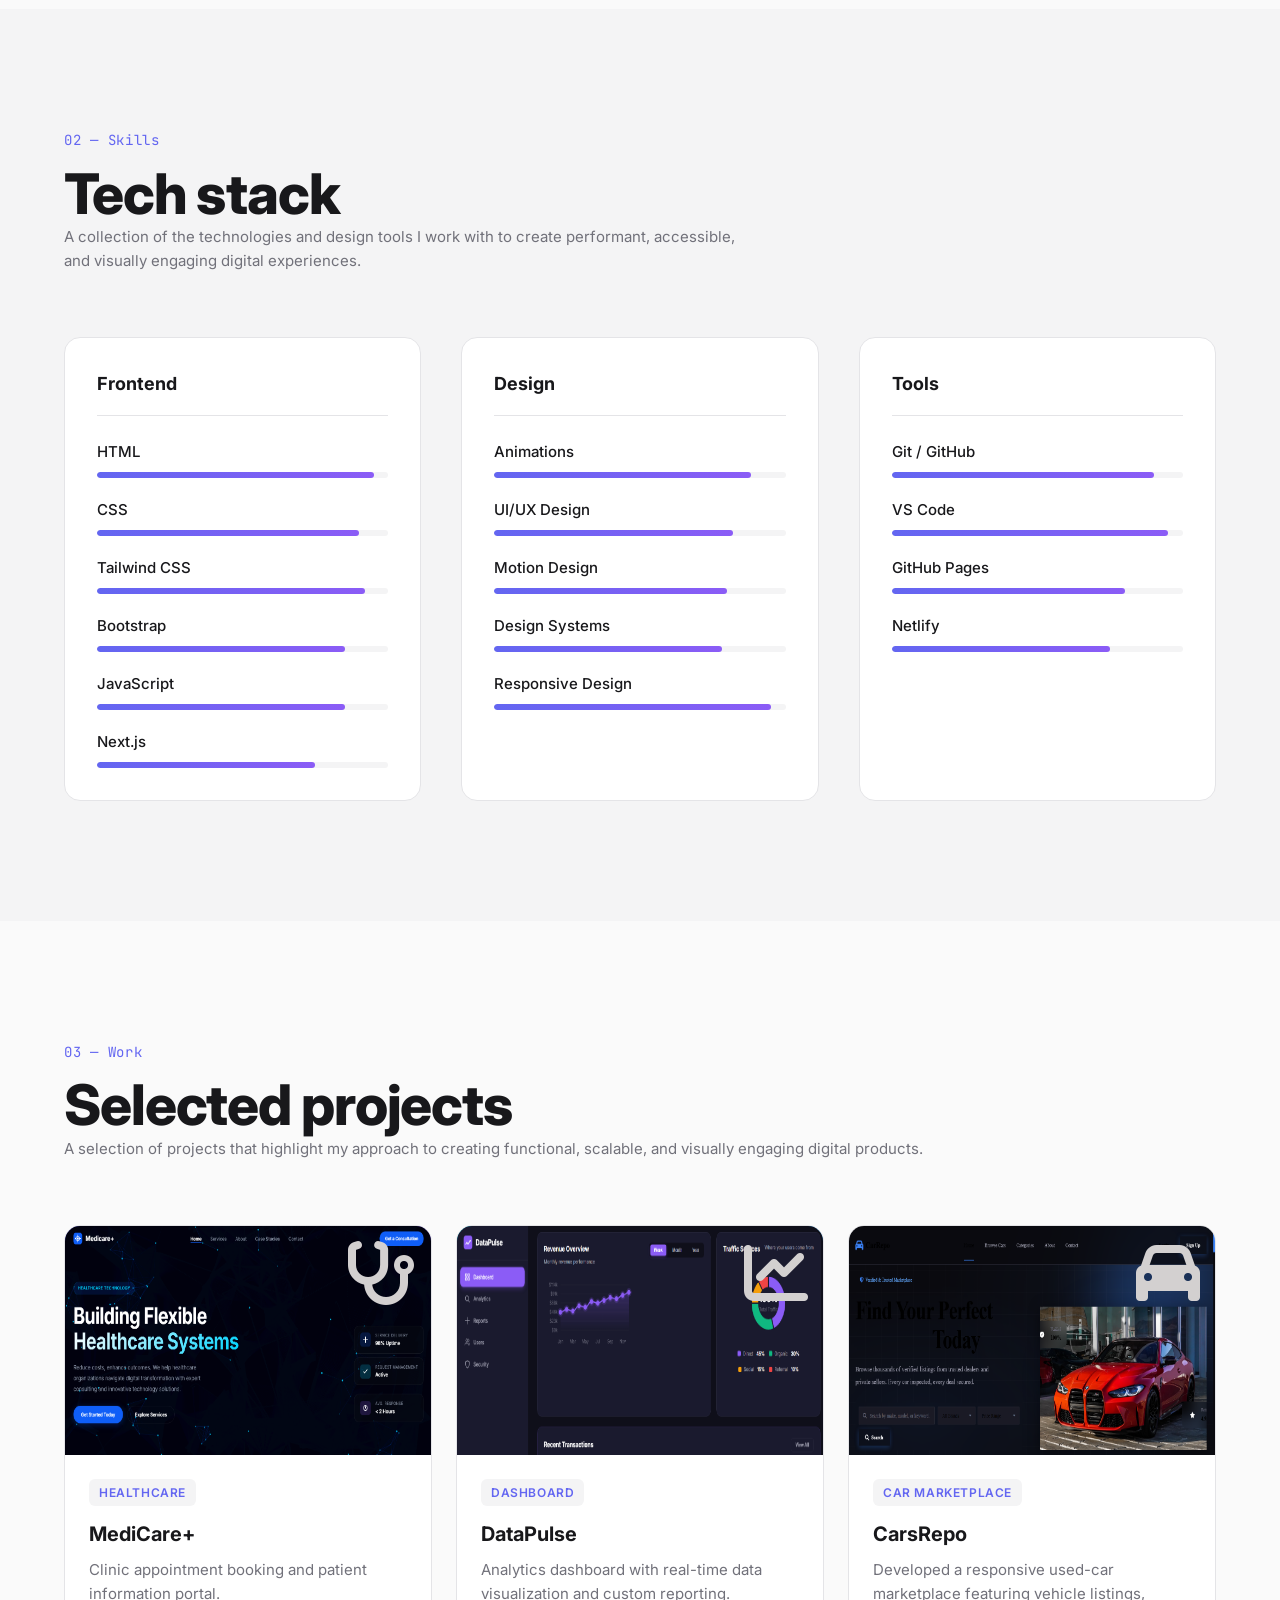
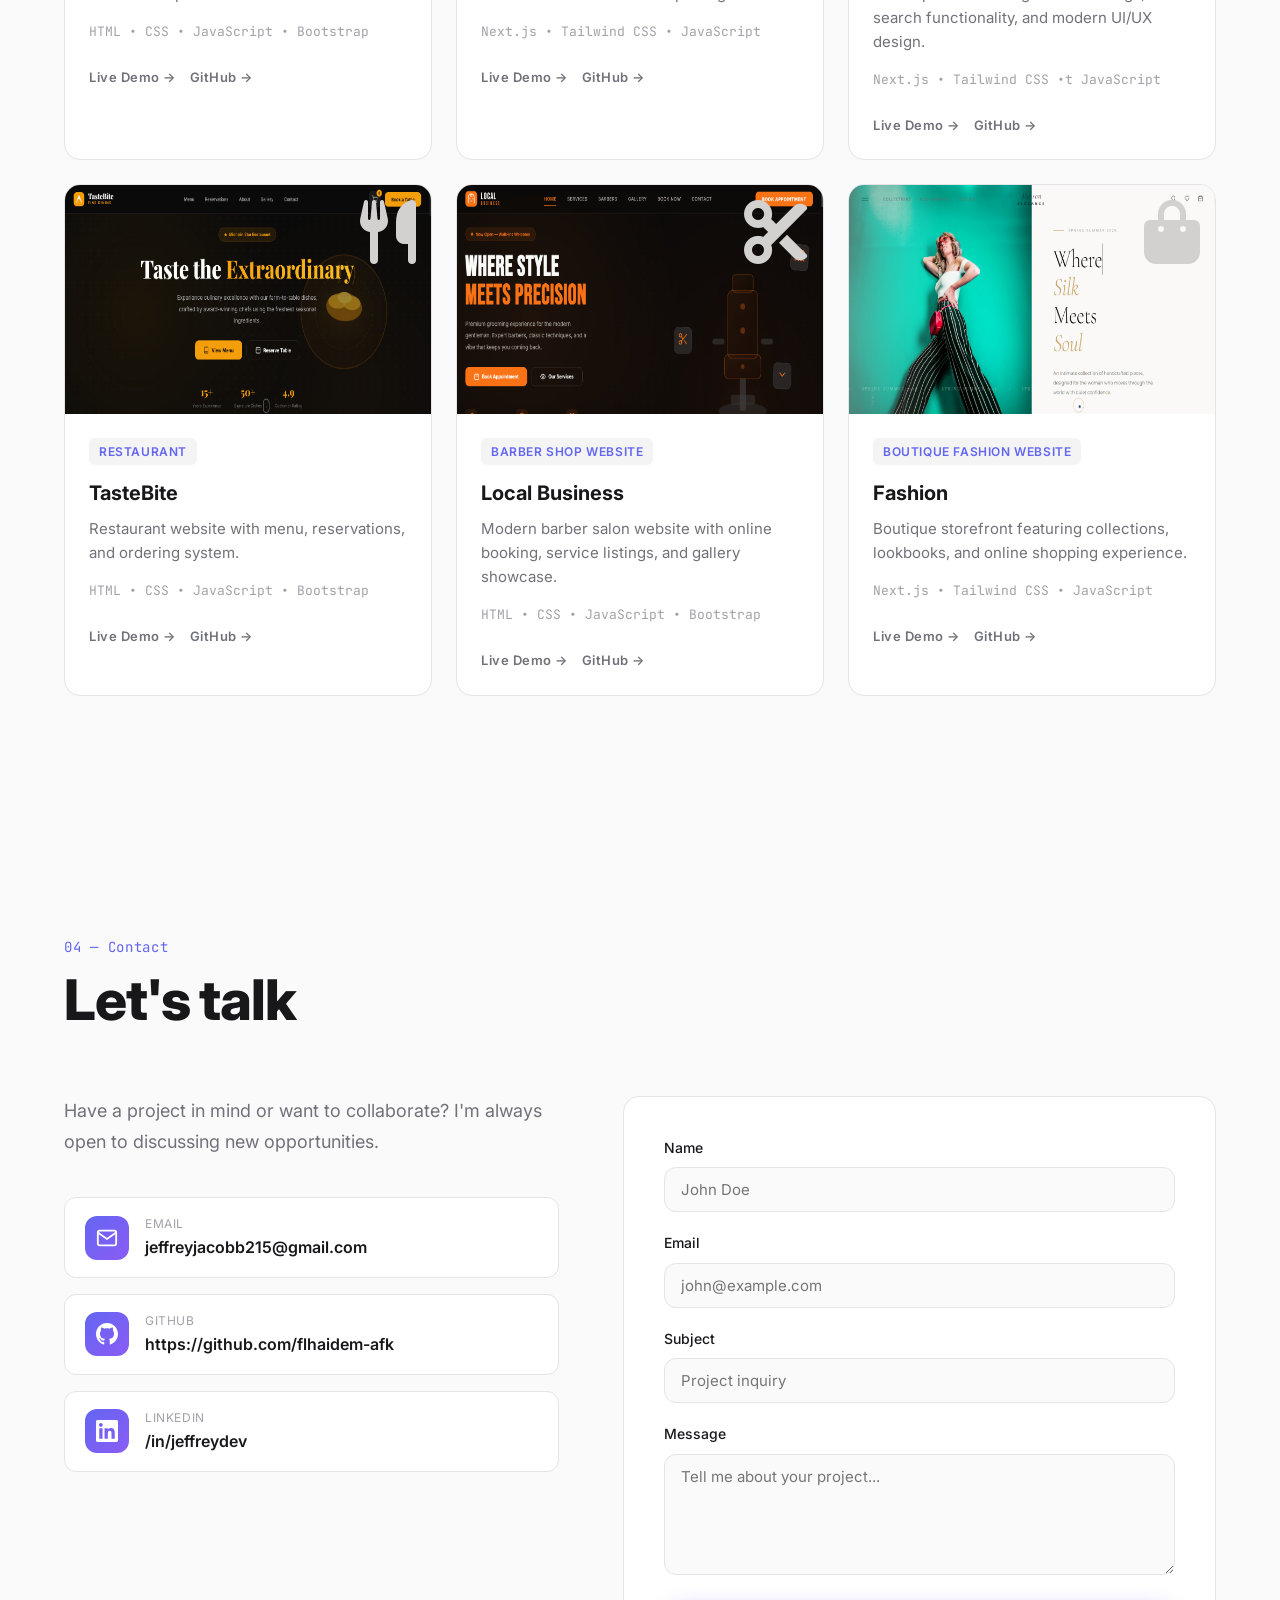
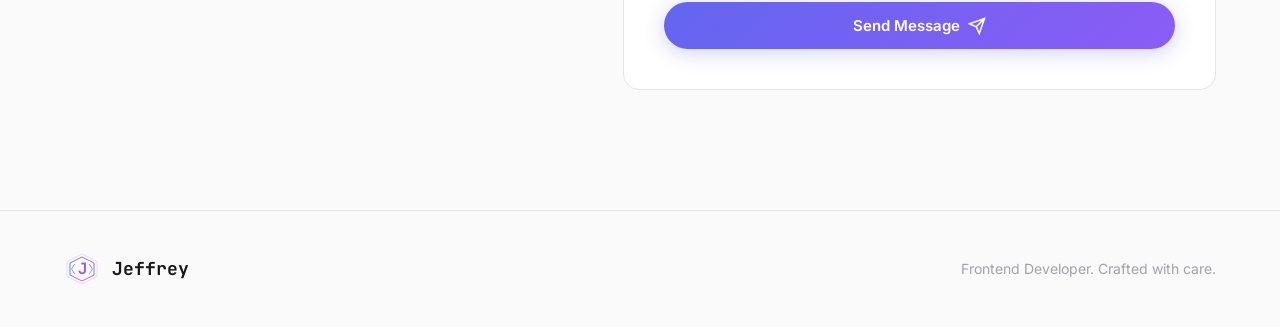
==== commit 7f17587c: "Updated portfolio" ====
--- a/index.html
+++ b/index.html
@@ -11,7 +11,6 @@
     <link href="https://fonts.googleapis.com/css2?family=Inter:wght@300;400;500;600;700;800&family=JetBrains+Mono:wght@400;500;700&display=swap" rel="stylesheet">
     <link rel="stylesheet" href="https://cdnjs.cloudflare.com/ajax/libs/font-awesome/6.5.1/css/all.min.css">
     <link rel="stylesheet" href="style.css">
-    <meta name="viewport" content="width=device-width, initial-scale=1.0">
 </head>
 <body>
     <!-- Custom Cursor -->
@@ -461,7 +460,7 @@
                     </p>
                     
                     <div class="contact-links">
-                        <a href="mailto:hello@jeffrey.dev" class="contact-link">
+                        <a href="mailto:jeffreyjacobb215@gmail.com" class="contact-link">
                             <span class="contact-icon">
                                 <svg viewBox="0 0 24 24" fill="none" stroke="currentColor" stroke-width="2">
                                     <path d="M4 4h16c1.1 0 2 .9 2 2v12c0 1.1-.9 2-2 2H4c-1.1 0-2-.9-2-2V6c0-1.1.9-2 2-2z"/>
--- a/styles.css
+++ b/styles.css
@@ -1,4 +1,10 @@
 /* styles.css */
+
+html,
+body {
+    width: 100%;
+    overflow-x: hidden;
+}
 
 /* CSS Variables */
 :root {
@@ -383,15 +389,15 @@
     font-size: clamp(1.5rem, 4vw, 2.5rem);
     color: var(--text-secondary);
     font-weight: 600;
-}
+};
 
 .typewriter {
-    color: var(--primary);  project
+    color: var(--primary);  
 }
 
 .cursor-blink {
     color: var(--primary);
-    animation: blink 1s step-end infinite;
+    animation: blink, 1s step-end infinite;
 }
 
 .hero-desc {
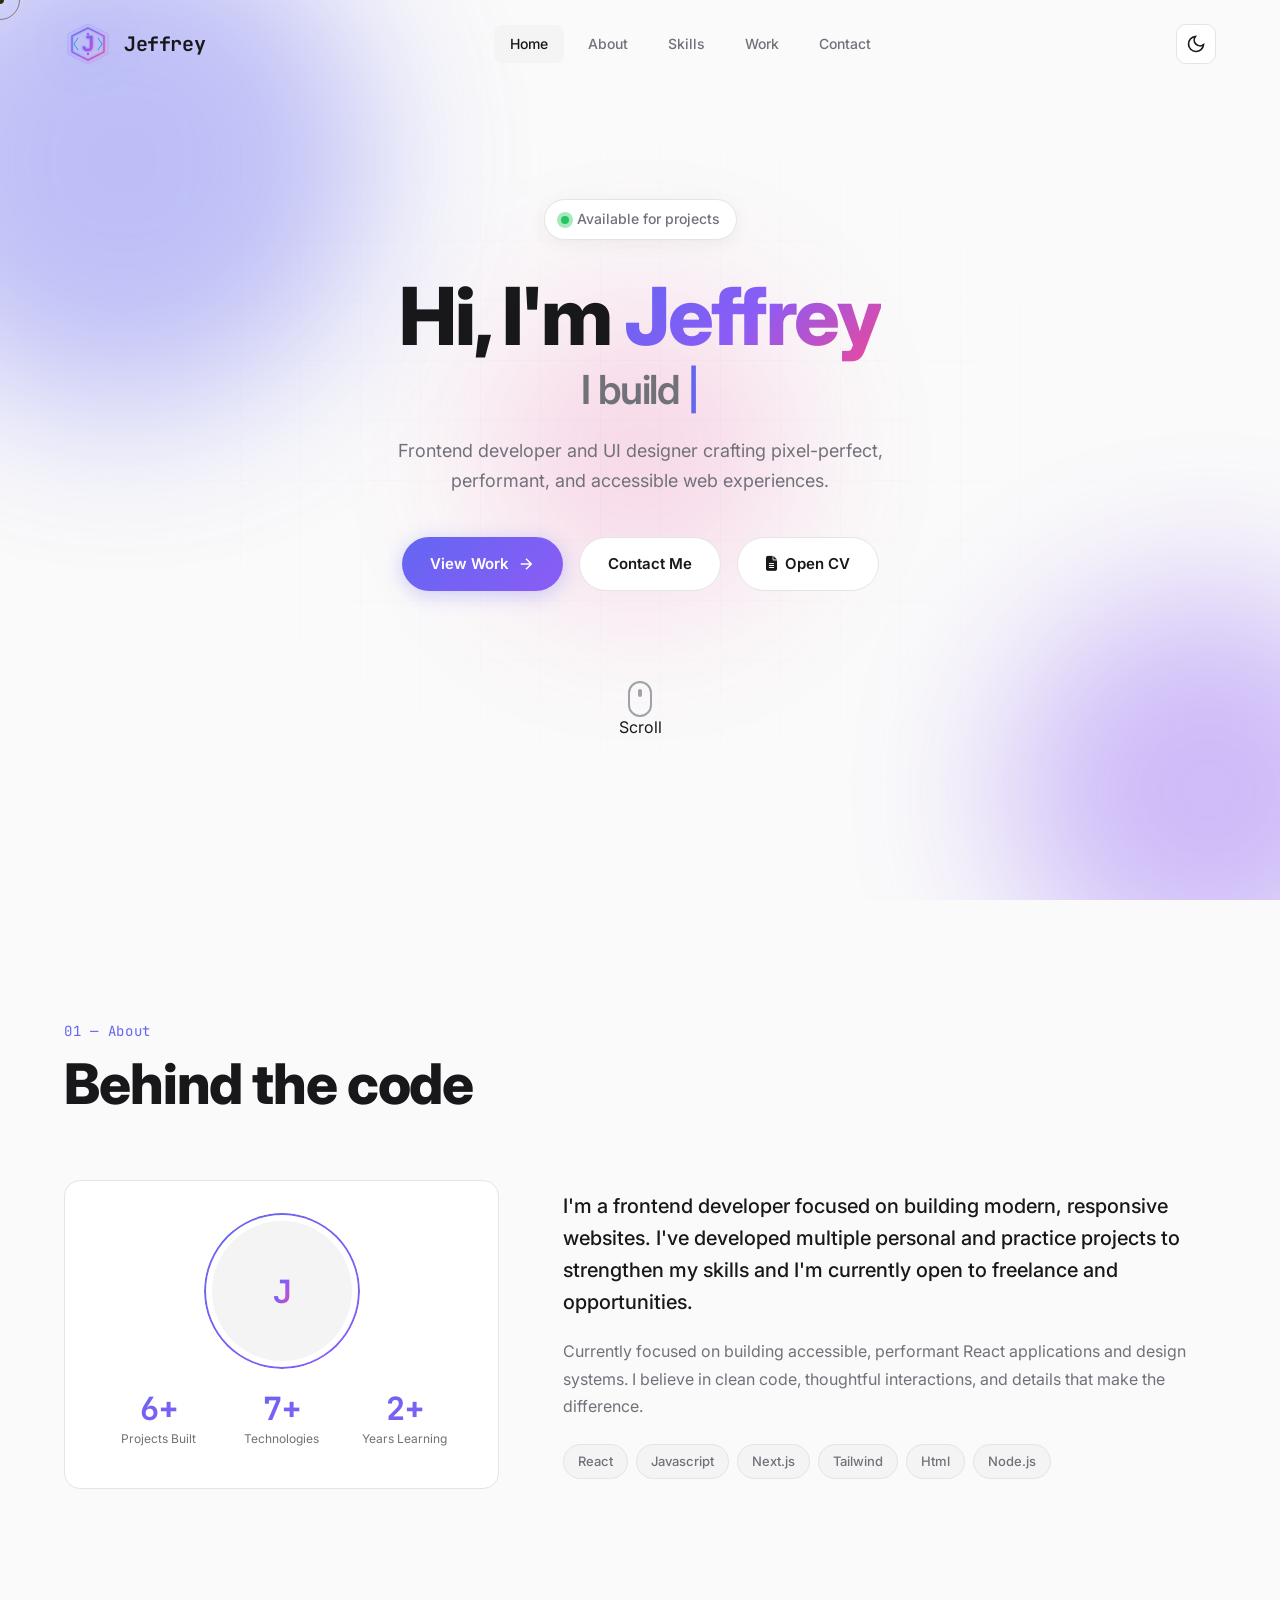
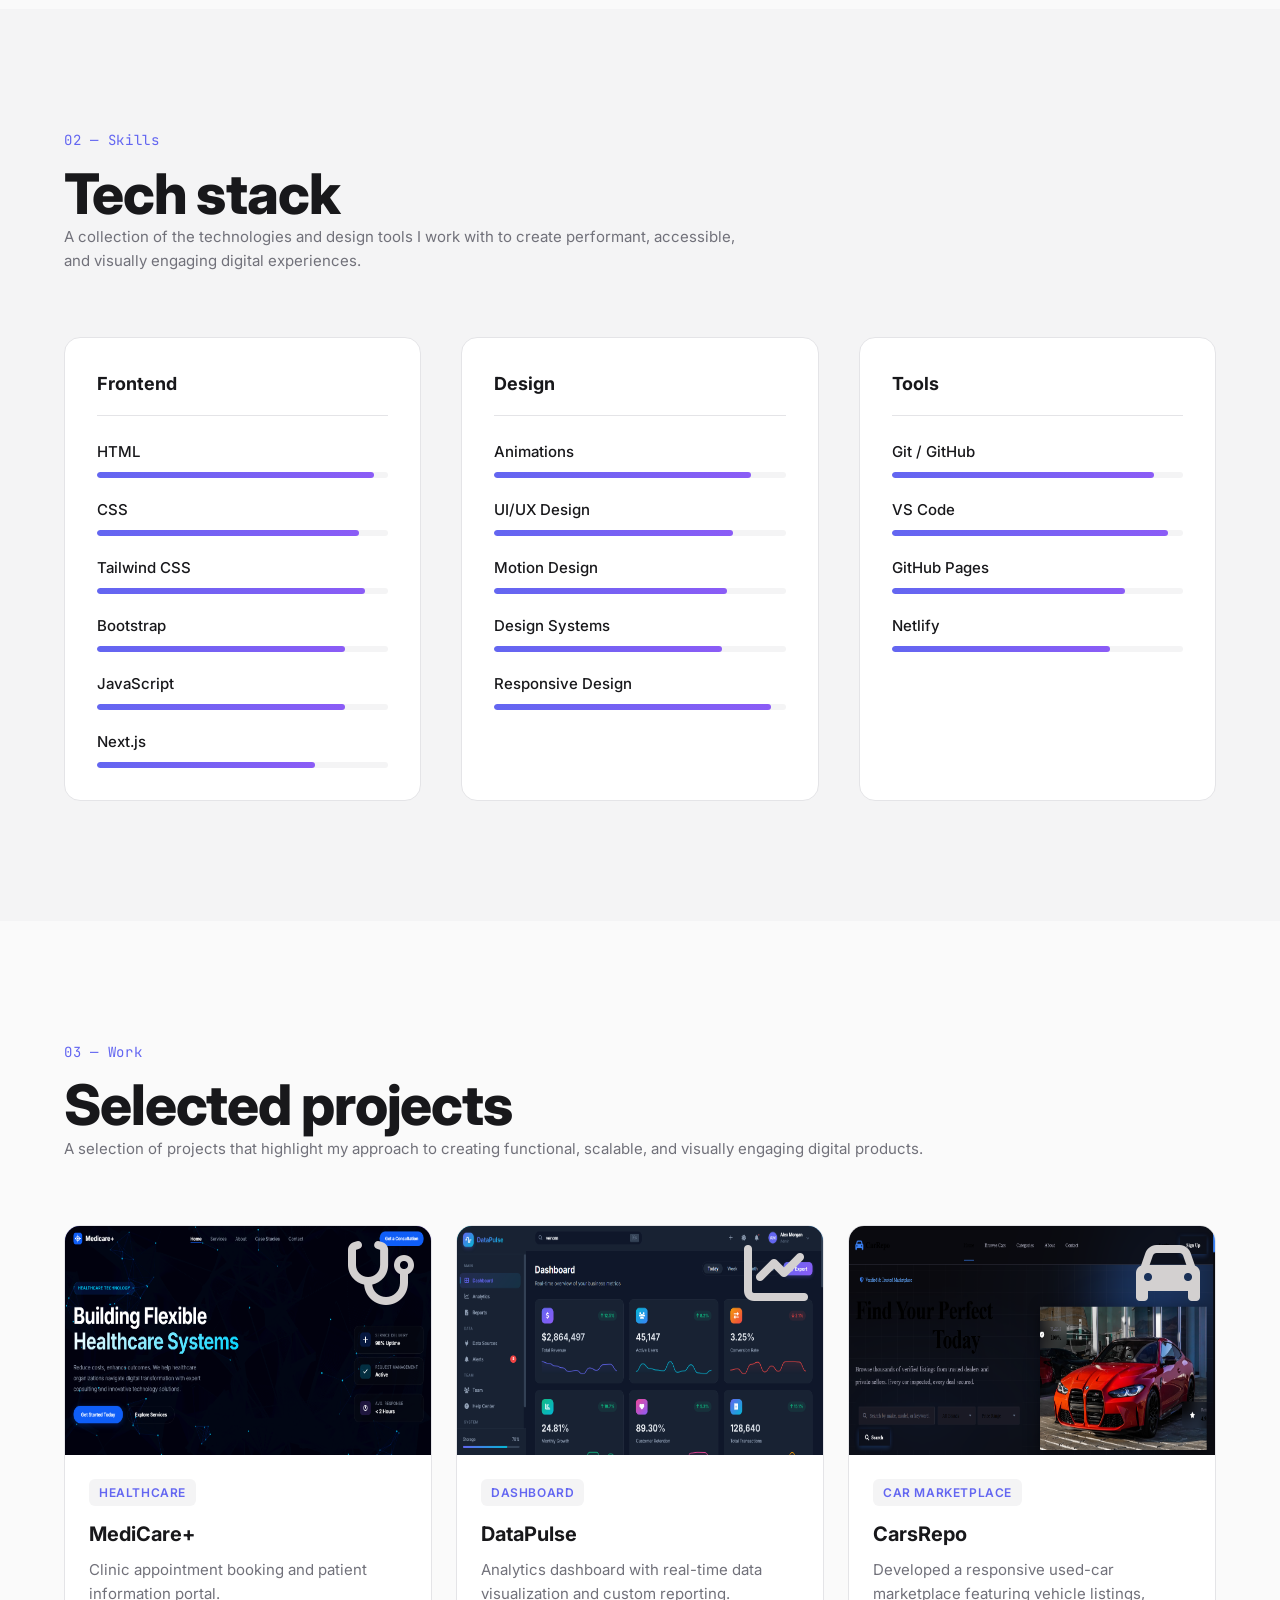
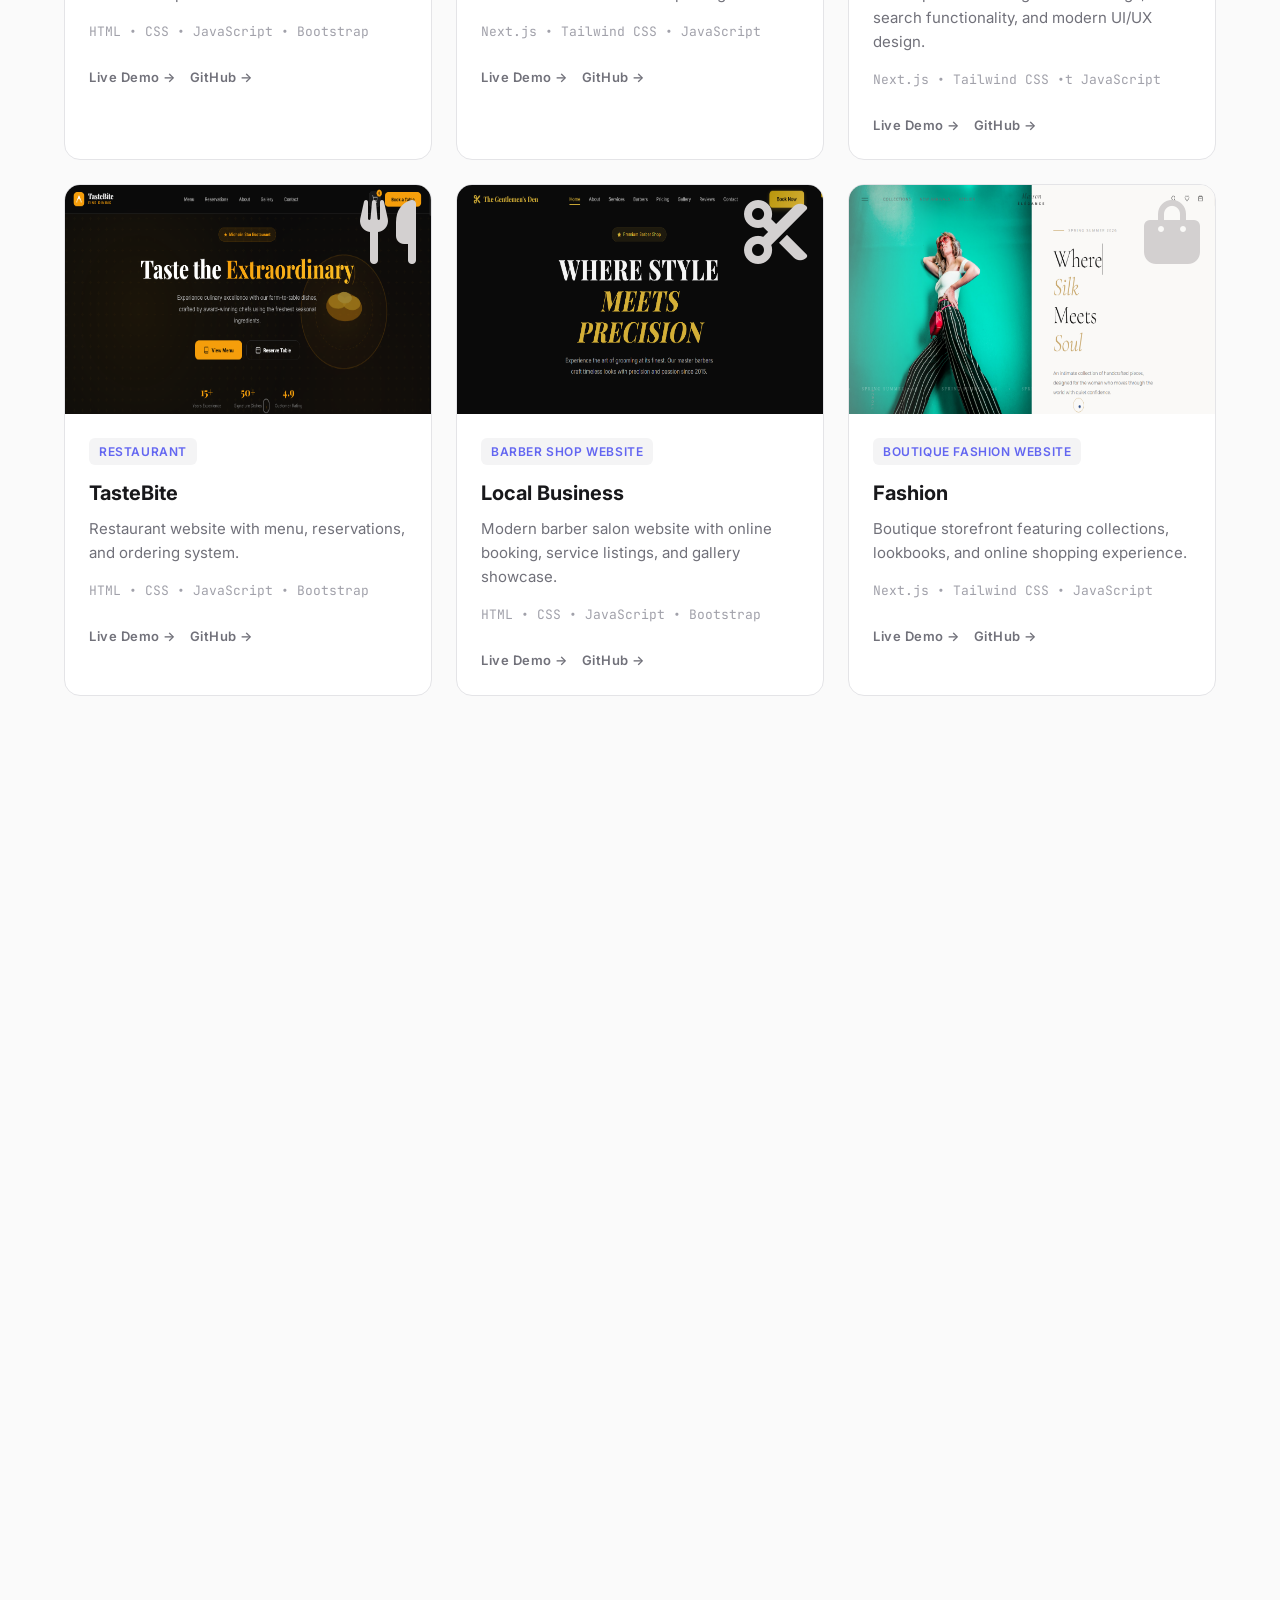
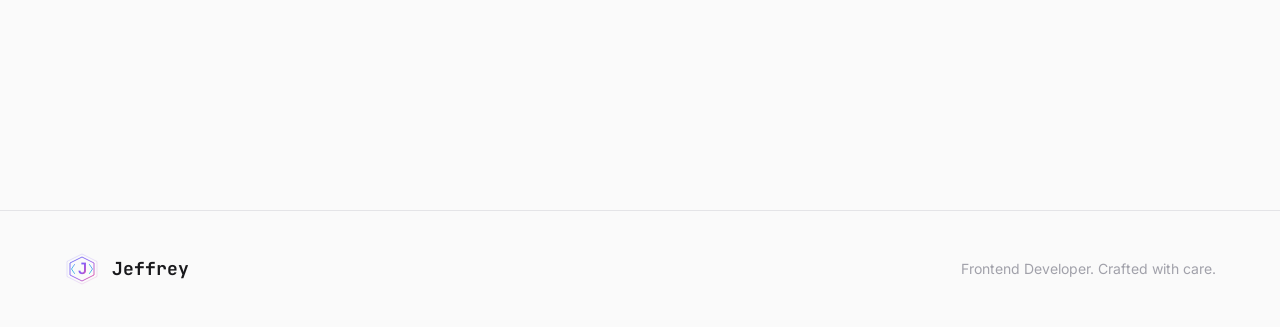
==== commit 048fb95c: "protfolio update" ====
--- a/index.html
+++ b/index.html
@@ -2,6 +2,7 @@
 <!DOCTYPE html>
 <html lang="en">
 <head>
+    <link rel="stylesheet" href="https://cdnjs.cloudflare.com/ajax/libs/font-awesome/6.5.1/css/all.min.css">
     <meta charset="UTF-8">
     <meta name="viewport" content="width=device-width, initial-scale=1.0">
     <title>Jeffrey | Frontend Developer & Designer</title>
@@ -117,9 +118,10 @@
                 </a>
               <a href="#contact" class="btn btn-secondary">Contact Me</a>
 
-                  <a href="cv.html" target="_blank" class="btn btn-secondary">
-                    Open CV
-                   </a>
+             <a href="cv.html" class="btn btn-secondary" target="_blank">
+             <i class="fas fa-file-alt"></i>
+            Open CV
+            </a>
             </div>
 
 
